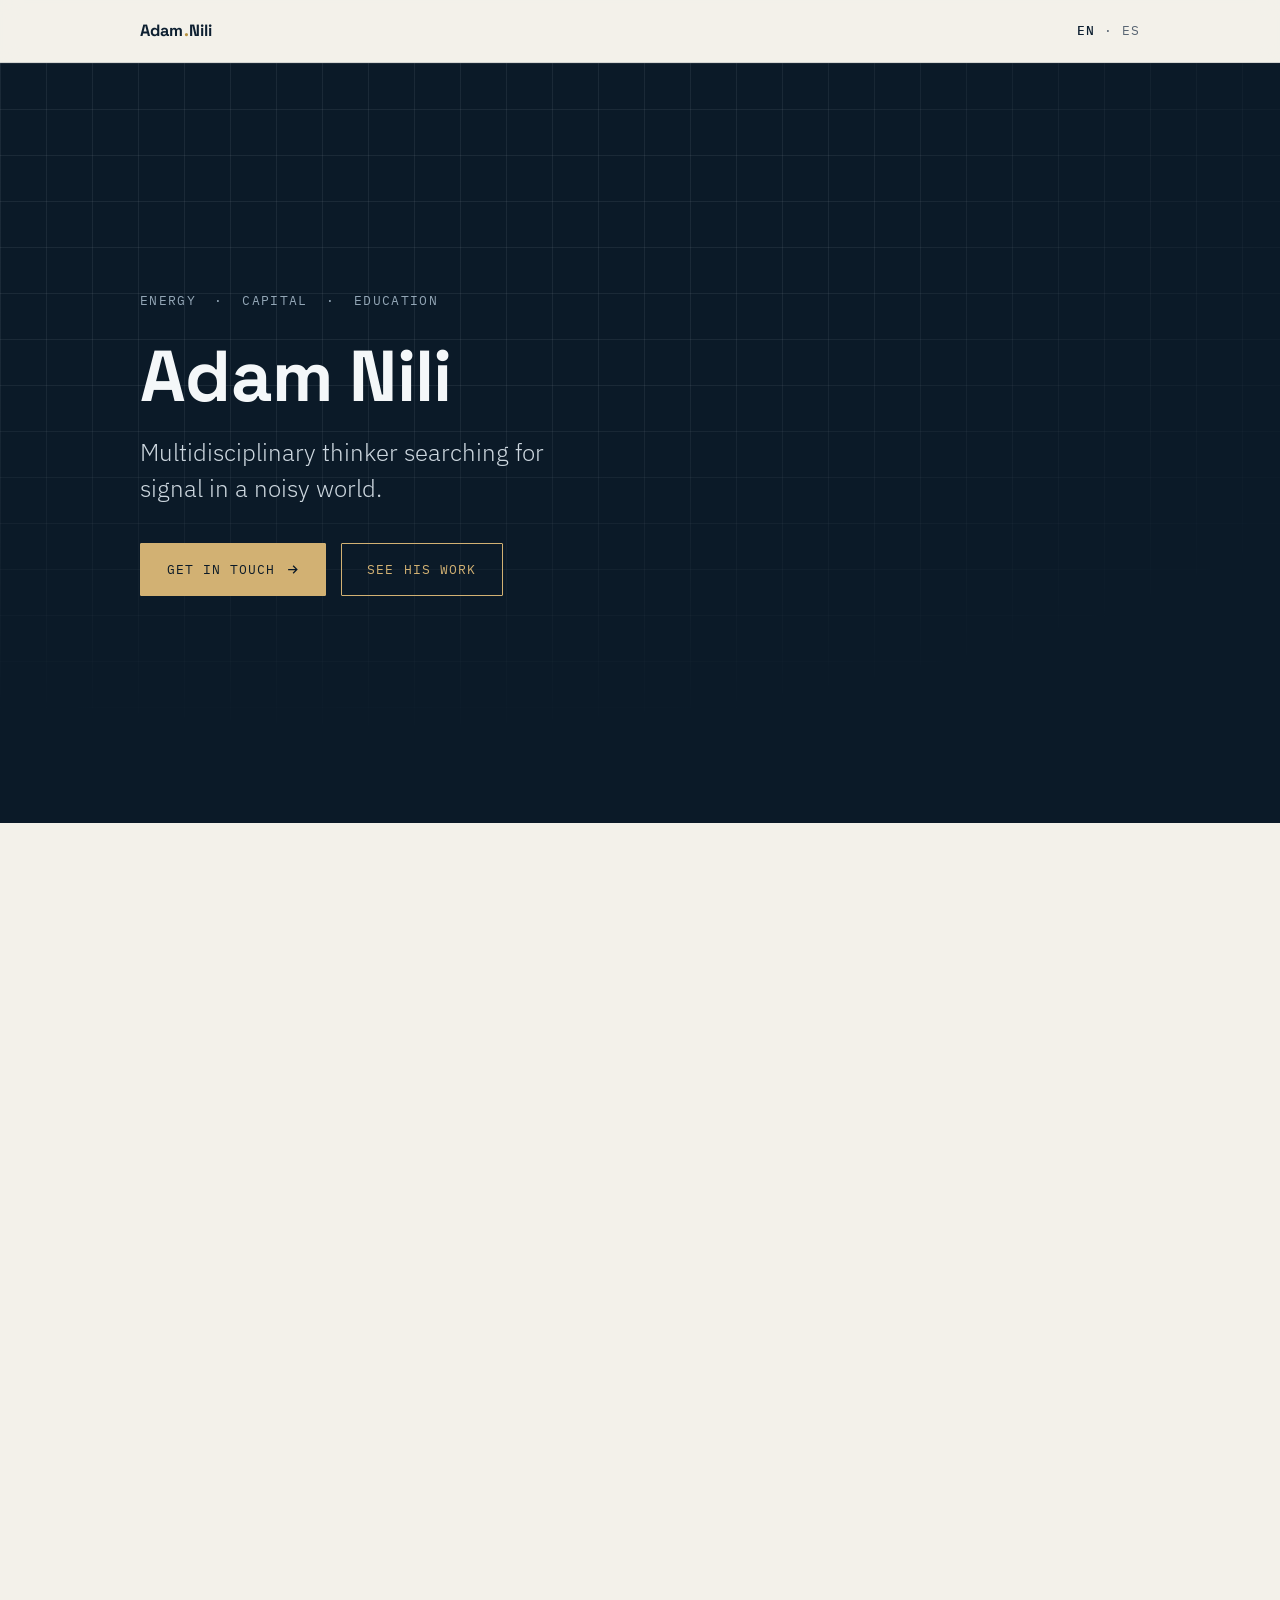
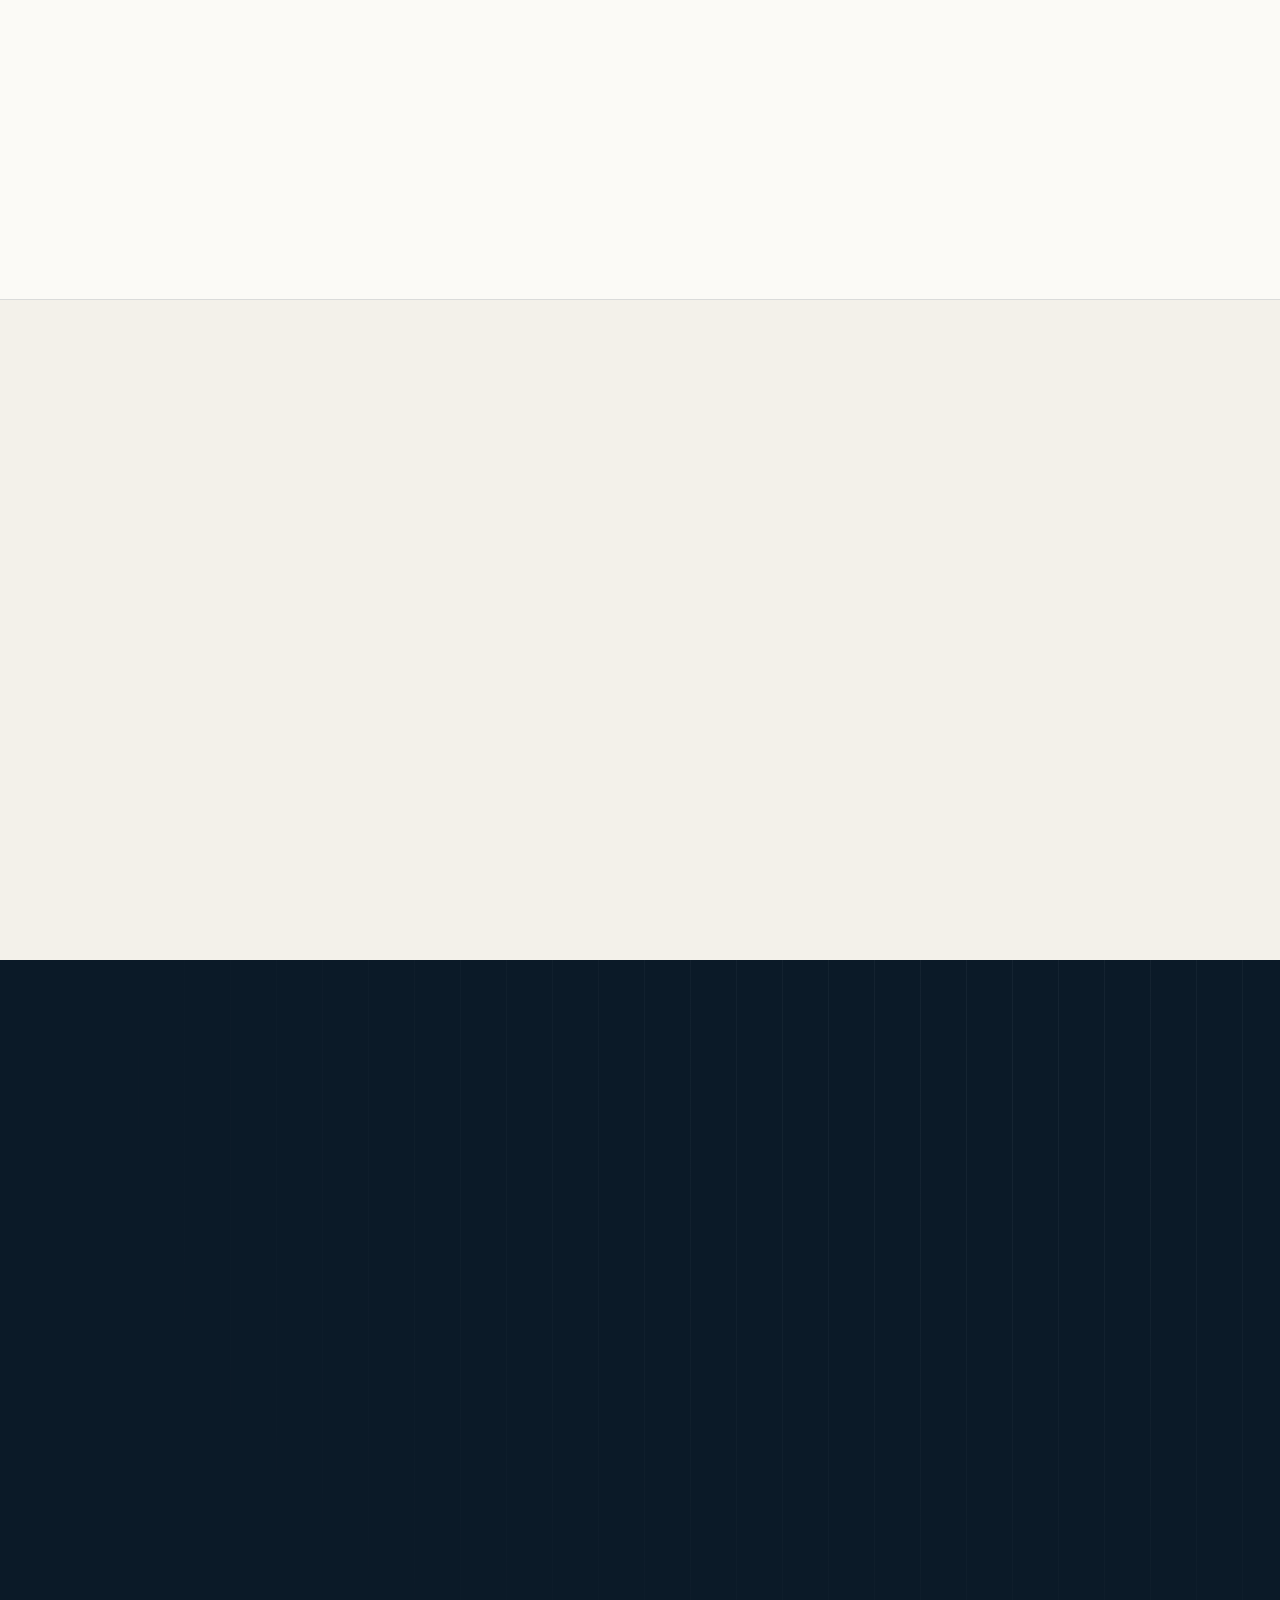
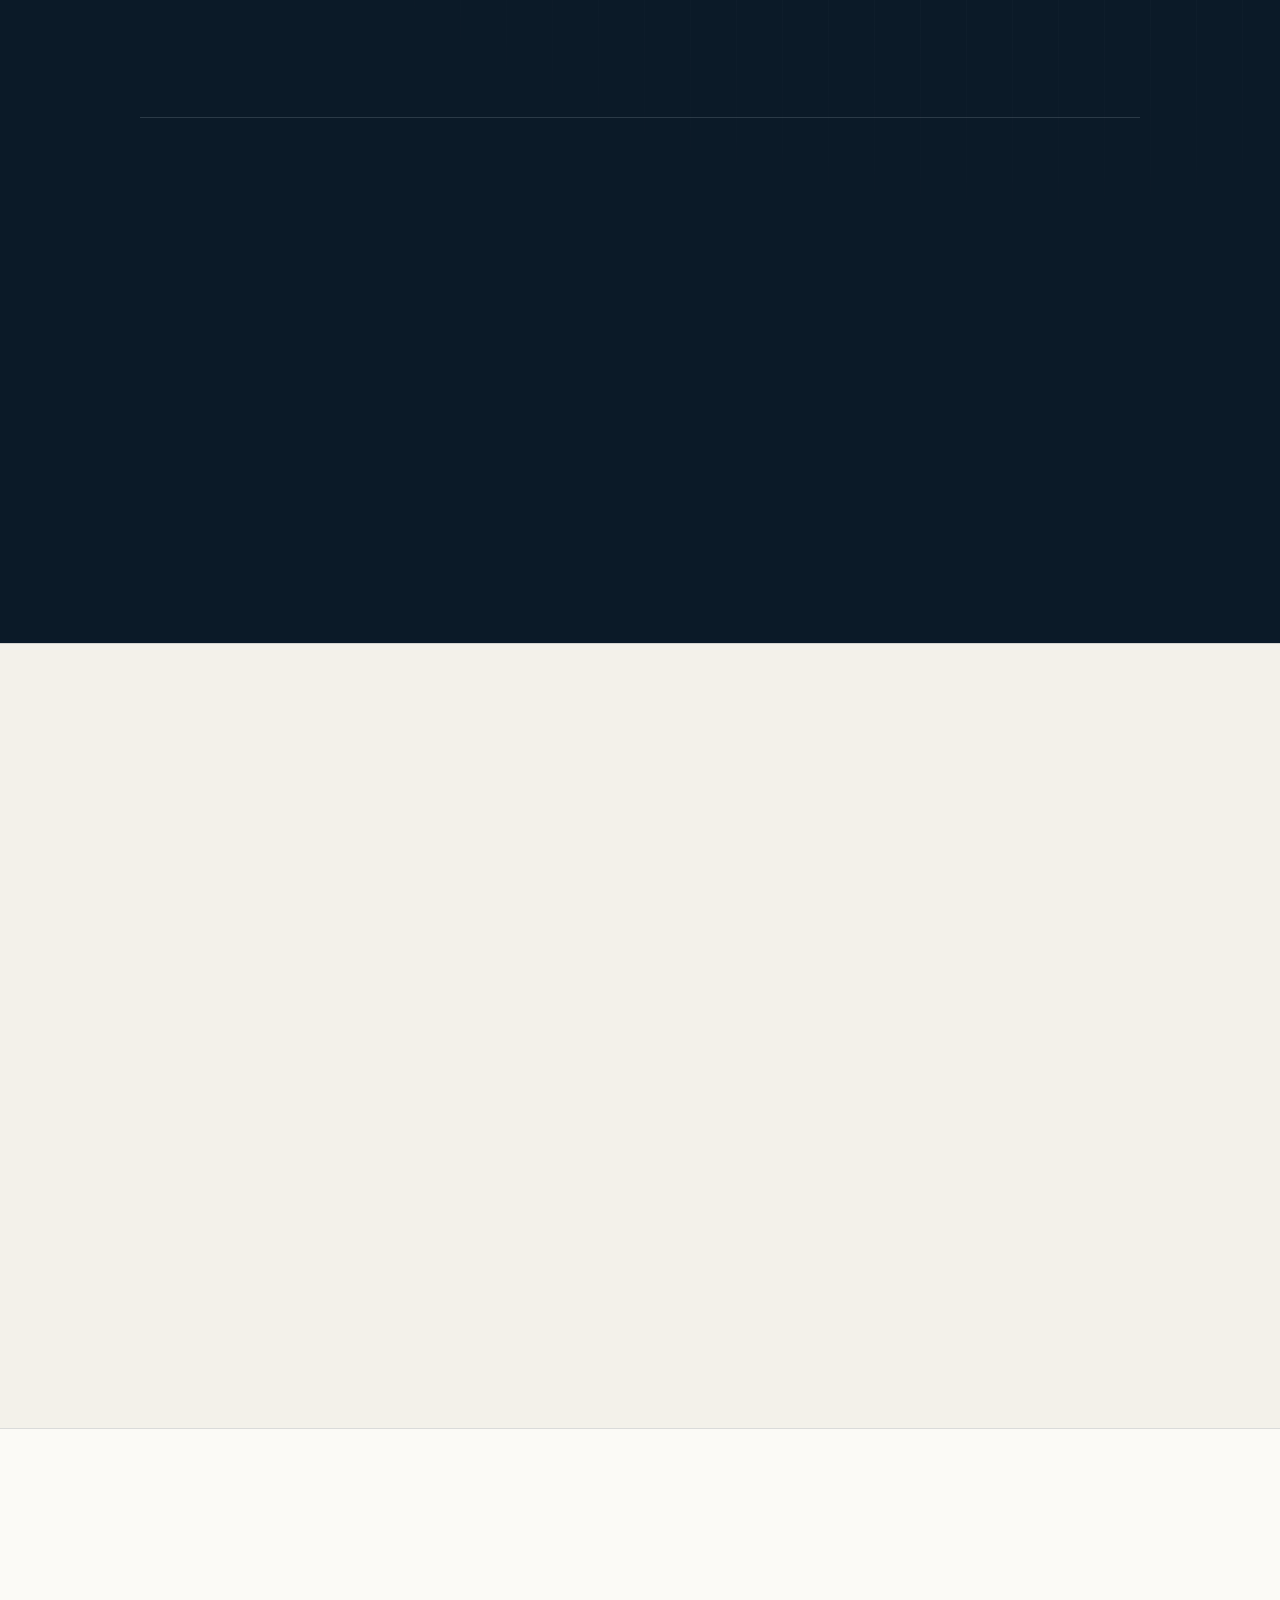
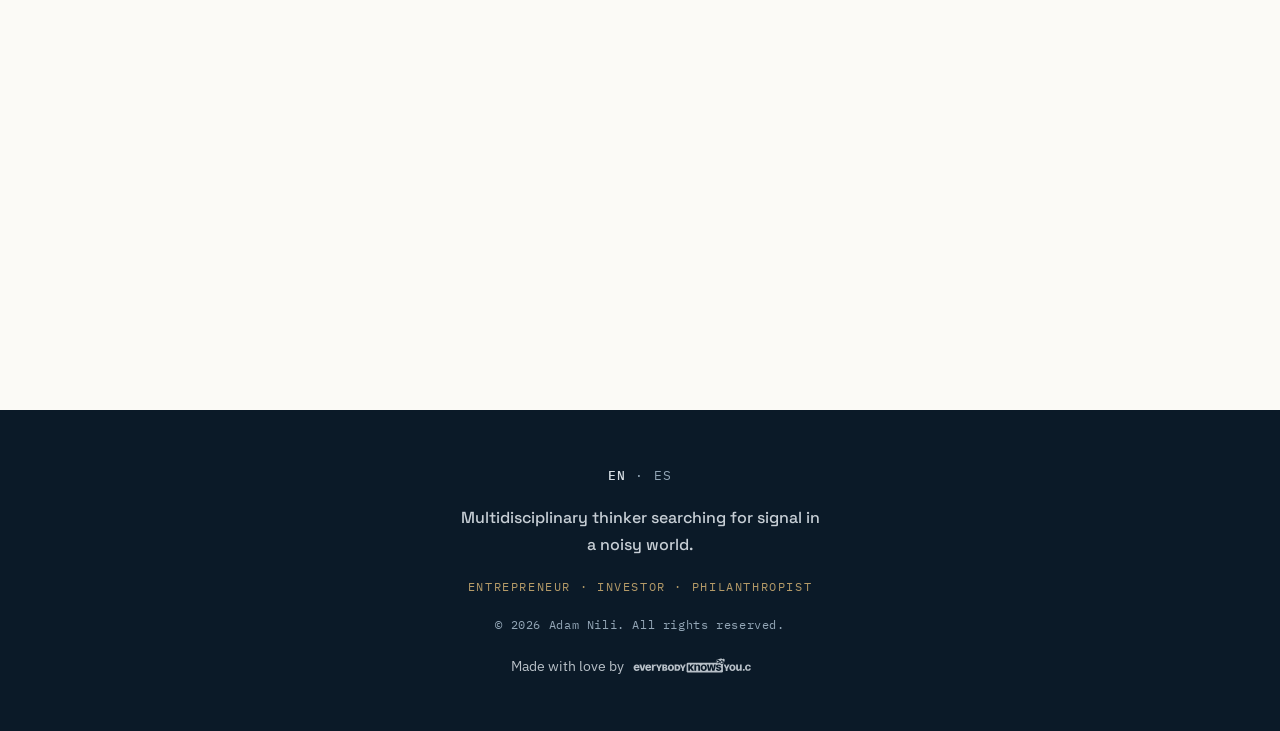
==== index.html @ 79deca82 "Deploy adamnili.com: bilingual personal site with AI-findability layer" ====
<!DOCTYPE html>
<html lang="en">
<head>
<meta charset="UTF-8">
<meta name="viewport" content="width=device-width, initial-scale=1.0">
<script>document.documentElement.classList.add('js');</script>
<title>Adam Nili · Multidisciplinary Thinker. Energy, Capital, Education.</title>
<meta name="description" content="Adam Nili is a lifelong entrepreneur working at the meeting point of energy, finance, and education. Co-founder of Autoridad Panandina, CEO of Methodos Global, and co-founder of WeSpark, helping people become self-sovereign through entrepreneurship, financial freedom, and health literacy.">
<meta name="keywords" content="Adam Nili, entrepreneur, Autoridad Panandina, Methodos Global, WeSpark, energy infrastructure, financial literacy, Bitcoin education, self-sovereignty, emerging markets, El Salvador, Medellin, Colombia, Adam Nili emprendedor, libertad financiera">

<link rel="canonical" href="https://adamnili.com/">
<link rel="alternate" hreflang="en" href="https://adamnili.com/">
<link rel="alternate" hreflang="es" href="https://adamnili.com/es/">
<link rel="alternate" hreflang="es-SV" href="https://adamnili.com/es/">
<link rel="alternate" hreflang="x-default" href="https://adamnili.com/">

<meta property="og:title" content="Adam Nili · Multidisciplinary Thinker. Energy, Capital, Education.">
<meta property="og:description" content="A lifelong entrepreneur working at the meeting point of energy, finance, and education. Helping people become self-sovereign.">
<meta property="og:type" content="profile">
<meta property="og:url" content="https://adamnili.com/">
<meta property="og:image" content="https://adamnili.com/assets/images/social-share/adam-nili-share.jpg">
<meta property="og:image:width" content="1200">
<meta property="og:image:height" content="630">
<meta property="og:image:alt" content="Adam Nili · Multidisciplinary thinker, builder, and advisor">
<meta property="og:site_name" content="Adam Nili">
<meta property="og:locale" content="en_US">
<meta property="og:locale:alternate" content="es_SV">

<meta name="twitter:card" content="summary_large_image">
<meta name="twitter:site" content="@adam_nili">
<meta name="twitter:creator" content="@adam_nili">
<meta name="twitter:title" content="Adam Nili · Multidisciplinary Thinker. Energy, Capital, Education.">
<meta name="twitter:description" content="A lifelong entrepreneur working at the meeting point of energy, finance, and education.">
<meta name="twitter:image" content="https://adamnili.com/assets/images/social-share/adam-nili-share.jpg">

<meta name="robots" content="index, follow, max-image-preview:large, max-snippet:-1, max-video-preview:-1">
<meta name="author" content="Adam Nili">
<meta name="theme-color" content="#0b1a28">
<meta name="geo.region" content="SV">
<meta name="geo.placename" content="El Salvador">
<meta http-equiv="content-language" content="en">

<link rel="icon" href="favicon.ico" sizes="any">
<link rel="icon" type="image/png" sizes="32x32" href="favicon-32x32.png">
<link rel="icon" type="image/png" sizes="16x16" href="favicon-16x16.png">
<link rel="apple-touch-icon" sizes="180x180" href="apple-touch-icon.png">
<link rel="manifest" href="site.webmanifest">

<link rel="alternate" type="text/plain" title="llms.txt" href="https://adamnili.com/llms.txt">

<link rel="preload" as="image" href="assets/images/hero/adam-nili-portrait.webp" type="image/webp">

<link rel="preconnect" href="https://fonts.googleapis.com">
<link rel="preconnect" href="https://fonts.gstatic.com" crossorigin>
<link rel="preload" as="style" href="https://fonts.googleapis.com/css2?family=IBM+Plex+Mono:wght@400;500&family=IBM+Plex+Sans:wght@400;500;600&family=Space+Grotesk:wght@500;700&display=swap">
<link rel="stylesheet" href="https://fonts.googleapis.com/css2?family=IBM+Plex+Mono:wght@400;500&family=IBM+Plex+Sans:wght@400;500;600&family=Space+Grotesk:wght@500;700&display=swap" media="print" onload="this.media='all'">
<noscript><link rel="stylesheet" href="https://fonts.googleapis.com/css2?family=IBM+Plex+Mono:wght@400;500&family=IBM+Plex+Sans:wght@400;500;600&family=Space+Grotesk:wght@500;700&display=swap"></noscript>

<link rel="stylesheet" href="assets/css/tokens.css">
<link rel="stylesheet" href="assets/css/styles.css">

<script type="application/ld+json">
{
  "@context": "https://schema.org",
  "@type": "Person",
  "name": "Adam Nili",
  "jobTitle": "Entrepreneur, Co-founder of Autoridad Panandina, CEO of Methodos Global",
  "worksFor": [
    {"@type":"Organization","name":"Autoridad Panandina","url":"https://panandina.org"},
    {"@type":"Organization","name":"Methodos Global","url":"https://methodosglobal.com"},
    {"@type":"Organization","name":"WeSpark","url":"https://wespark.io"}
  ],
  "nationality": "Argentina",
  "url": "https://adamnili.com",
  "image": "https://adamnili.com/assets/images/hero/adam-nili-portrait.webp",
  "sameAs": [
    "https://www.linkedin.com/in/adam-nili/",
    "https://x.com/adam_nili",
    "https://www.instagram.com/itsadamnili",
    "https://www.youtube.com/c/adamnili",
    "https://primal.net/p/npub18rtjz55wndqwlmgzpjjl9nr9msutvymc08znv2s0a9r5gk53cwjstc8a7u"
  ],
  "knowsAbout": ["Energy infrastructure","Financial literacy","Bitcoin education","Entrepreneurship","Emerging markets","Education","Self-sovereignty"],
  "knowsLanguage": ["en","es"],
  "address": {"@type":"PostalAddress","addressCountry":"SV","addressLocality":"San Salvador"}
}
</script>
<script type="application/ld+json">
{
  "@context": "https://schema.org",
  "@type": "FAQPage",
  "@id": "https://adamnili.com/#faq",
  "mainEntity": [
    {"@type":"Question","name":"Who is Adam Nili?",
     "acceptedAnswer":{"@type":"Answer","text":"Adam Nili is a lifelong entrepreneur who has built and advised companies across Latin America. He works at the meeting point of energy, finance, and education, and is focused on helping people become self-sovereign."}},
    {"@type":"Question","name":"What does Adam Nili work on?",
     "acceptedAnswer":{"@type":"Answer","text":"He is co-founder and Chief of Staff at Autoridad Panandina, an energy infrastructure company, CEO and Founding Partner at Methodos Global, an advisory and venture studio, and co-founder of WeSpark, an innovation and education agency."}},
    {"@type":"Question","name":"What does Adam Nili care about?",
     "acceptedAnswer":{"@type":"Answer","text":"Adam works to empower people through an entrepreneurial mindset, financial literacy and freedom, and health literacy, tied together by a practical philosophy of focus and self-sovereignty."}},
    {"@type":"Question","name":"Where is Adam Nili based?",
     "acceptedAnswer":{"@type":"Answer","text":"He is based between Medellin, Colombia and El Salvador, and works across emerging markets."}}
  ]
}
</script>
</head>
<body>

<header class="site-header">
  <div class="wrap">
    <a class="brandmark" href="index.html">Adam<span>.</span>Nili</a>
    <div class="lang"><span class="active">EN</span> · <a href="es/index.html">ES</a></div>
  </div>
</header>

<main>

  <!-- HERO -->
  <section class="hero" id="top">
    <div class="wrap">
      <div class="hero-copy">
        <p class="hero-kicker">Energy &nbsp;·&nbsp; Capital &nbsp;·&nbsp; Education</p>
        <h1>Adam Nili</h1>
        <p class="hero-tag">Multidisciplinary thinker searching for signal in a noisy world.</p>
        <div class="hero-cta">
          <a class="btn btn--solid" href="#contact">Get in touch
            <svg viewBox="0 0 24 24" fill="none" stroke="currentColor" stroke-width="2"><path d="M5 12h14M13 6l6 6-6 6"/></svg></a>
          <a class="btn" href="#ventures">See his work</a>
        </div>
      </div>
      <figure class="hero-figure reveal">
        <img src="assets/images/hero/adam-nili-portrait.webp" width="1200" height="1500"
             alt="Portrait of Adam Nili" fetchpriority="high">
      </figure>
    </div>
  </section>

  <!-- ABOUT -->
  <section class="section about" id="about">
    <div class="wrap about-grid">
      <figure class="about-figure reveal">
        <img src="assets/images/gallery/adam-nili-roundtable.webp" width="1600" height="1067"
             alt="Adam Nili" loading="lazy">
        <figcaption>Medellin · El Salvador</figcaption>
      </figure>
      <div class="about-copy reveal">
        <p class="eyebrow">01 / About</p>
        <p class="lede">Adam Nili is a lifelong entrepreneur, investor, and philanthropist. He has built and advised companies across the United States, Argentina, Colombia, Puerto Rico, and El Salvador, and has led teams in 29 other countries. His work today sits where energy, capital, and education meet.</p>
        <div class="about-pillars">
          <div class="about-pill">
            <span class="api"><svg viewBox="0 0 24 24" fill="none" stroke="currentColor" stroke-width="1.6" stroke-linecap="round" stroke-linejoin="round"><path d="M13 2 3 14h9l-1 8 10-12h-9l1-8z"/></svg></span>
            <div><h4>Energy</h4><p>The physical infrastructure a digital economy runs on. Through Autoridad Panandina, Adam develops vertically integrated energy projects to power large-scale compute in regions of energy abundance.</p></div>
          </div>
          <div class="about-pill">
            <span class="api"><svg viewBox="0 0 24 24" fill="none" stroke="currentColor" stroke-width="1.6" stroke-linecap="round" stroke-linejoin="round"><circle cx="12" cy="12" r="9.5"/><path d="M9.6 7.5v9M9.6 7.5h3.4a2.3 2.3 0 0 1 0 4.6H9.6m0 0h4a2.3 2.3 0 0 1 0 4.6H9.6M11.6 6v1.5M11.6 16.5V18M14 6v1.5M14 16.5V18"/></svg></span>
            <div><h4>Capital</h4><p>Advisory and investment that help good ideas scale. Through Methodos Global, an advisory firm and venture studio, Adam guides institutional strategy, operational excellence, and long-term value creation across emerging markets.</p></div>
          </div>
          <div class="about-pill">
            <span class="api"><svg viewBox="0 0 24 24" fill="none" stroke="currentColor" stroke-width="1.6" stroke-linecap="round" stroke-linejoin="round"><path d="M22 9.5 12 5 2 9.5l10 4.5 10-4.5z"/><path d="M6 11.5V17c0 1.1 2.7 2.5 6 2.5s6-1.4 6-2.5v-5.5"/><path d="M22 9.5V15"/></svg></span>
            <div><h4>Education</h4><p>The literacy that lets people put it all to use and become self-sovereign. Through WeSpark, Adam turns complex ideas into simple, visual learning, from AI product design to the Bitcoin Diploma 2.0, El Salvador's national financial education program.</p></div>
          </div>
        </div>
        <p class="muted">The way Adam builds is simple on purpose. A business is really just product and distribution: what you make, and how far it reaches. He goes deep on the product, then moves with speed and grows its surface area, showing up in more places until the work is hard to ignore.</p>
        <p class="signoff">Based between Medellin and El Salvador.</p>
      </div>
    </div>
  </section>

  <!-- VENTURES -->
  <section class="section ventures" id="ventures">
    <div class="wrap">
      <div class="reveal">
        <p class="eyebrow">02 / Ventures</p>
        <h2 style="font-size:clamp(1.9rem,4vw,2.7rem);max-width:20ch">Building the infrastructure for self-sovereignty.</h2>
      </div>
      <div class="venture-grid">
        <a class="venture reveal" href="https://panandina.org" target="_blank" rel="noopener">
          <img class="venture-logo venture-logo--sq" src="assets/images/logos/panandina.webp" alt="Autoridad Panandina logo" loading="lazy">
          <span class="venture-role">Co-founder &amp; Chief of Staff</span>
          <h3>Autoridad Panandina</h3>
          <p>Energy infrastructure to power large-scale compute in regions of energy abundance.</p>
          <span class="venture-link">panandina.org</span>
        </a>
        <a class="venture reveal" href="https://methodosglobal.com" target="_blank" rel="noopener">
          <img class="venture-logo" src="assets/images/logos/methodos.webp" alt="Methodos Global logo" loading="lazy">
          <span class="venture-role">CEO &amp; Founding Partner</span>
          <h3>Methodos Global</h3>
          <p>Strategic advisory and venture studio for frontier and emerging markets, where finance, policy, and technology meet.</p>
          <span class="venture-link">methodosglobal.com</span>
        </a>
        <a class="venture reveal" href="https://wespark.io" target="_blank" rel="noopener">
          <img class="venture-logo" src="assets/images/logos/wespark.webp" alt="WeSpark logo" loading="lazy">
          <span class="venture-role">Co-founder &amp; CSO</span>
          <h3>WeSpark</h3>
          <p>An innovation agency helping institutions grow through AI product design, training, and education.</p>
          <span class="venture-link">wespark.io</span>
        </a>
      </div>
    </div>
  </section>

  <!-- PILLARS -->
  <section class="section pillars" id="ideas">
    <div class="wrap">
      <div class="pillars-head reveal">
        <p class="eyebrow">03 / What he builds</p>
        <h2>Helping people become self-sovereign.</h2>
        <p class="muted">Adam celebrates people who think for themselves, who question systems that were not built in their favor, and who choose to write new rules. Three kinds of literacy make that independence possible.</p>
      </div>
      <div class="pillar-grid reveal">
        <div class="pillar">
          <span class="pillar-n">01</span>
          <div class="pillar-ico">
            <svg viewBox="0 0 32 32" fill="none" stroke="currentColor" stroke-width="1.5" stroke-linecap="round" stroke-linejoin="round">
              <circle cx="16" cy="16" r="12"/><path d="M16 4v4M16 24v4M4 16h4M24 16h4"/><path d="M16 16l6-6-4 8-8 4 6-6z"/></svg>
          </div>
          <h3>Entrepreneurial Mindset</h3>
          <p>Seeing opportunity, taking ownership, and building instead of waiting for permission.</p>
        </div>
        <div class="pillar">
          <span class="pillar-n">02</span>
          <div class="pillar-ico">
            <svg viewBox="0 0 32 32" fill="none" stroke="currentColor" stroke-width="1.5" stroke-linecap="round" stroke-linejoin="round">
              <circle cx="16" cy="16" r="12.5"/><path d="M12.6 10v12M12.6 10h4.6a3.1 3.1 0 0 1 0 6.2h-4.6m0 0h5.2a3.1 3.1 0 0 1 0 6.2h-5.2M15.4 8v2M15.4 22v2M18.2 8v2M18.2 22v2"/></svg>
          </div>
          <h3>Financial Literacy &amp; Freedom</h3>
          <p>Understanding money and sound incentives, so you can stand on your own and stay free.</p>
        </div>
        <div class="pillar">
          <span class="pillar-n">03</span>
          <div class="pillar-ico">
            <svg viewBox="0 0 32 32" fill="none" stroke="currentColor" stroke-width="1.5" stroke-linecap="round" stroke-linejoin="round">
              <path d="M4 17h5l2.5-6 4 11 2.5-5h6"/><path d="M16 27C9 22 4 18 4 12.5 4 8.9 6.9 6 10.5 6 13 6 14.8 7.3 16 9c1.2-1.7 3-3 5.5-3C25.1 6 28 8.9 28 12.5"/></svg>
          </div>
          <h3>Health Literacy</h3>
          <p>Caring for the body and mind that everything else depends on. A calm life is built here.</p>
        </div>
      </div>
    </div>
  </section>

  <!-- MOMENT -->
  <section class="moment reveal" aria-label="Adam Nili speaking">
    <img src="assets/images/gallery/adam-nili-sovai-summit.webp" width="1800" height="1200"
         alt="Adam Nili speaking at the SovAI Summit" loading="lazy">
    <figcaption>On stage at the SovAI Summit</figcaption>
  </section>

  <!-- PHILOSOPHY -->
  <section class="section philosophy" id="philosophy">
    <div class="wrap">
      <p class="eyebrow reveal">04 / Philosophy</p>
      <p class="pullquote reveal">You can have <span class="accent">anything</span> you want in life. You just can't have <span class="accent">everything</span>.</p>
      <p class="pullquote-sub reveal">To achieve excellent results you need focus, and one of the most powerful tools for focus is the ability to say no. Saying no is not just declining an offer. It is choosing where to direct your time, energy, and attention.</p>
      <p class="pullquote-sub reveal">No is more powerful than yes. Yes is easy, the default that opens doors to everything. No is intentional: it sharpens your focus, defines your priorities, and aligns your actions with your goals. The most extraordinary achievements do not come from doing many things halfway. They come from dedicating yourself to a few things wholeheartedly, choosing depth over breadth.</p>
      <p class="quote-credit reveal">Inspired by Adam's words in <a href="https://unstableinnovation.com" target="_blank" rel="noopener">Unstable Innovation</a>, the book he co-edited.</p>

      <div class="influences">
        <div class="reveal">
          <h3>Books Adam recommends</h3>
          <ul class="booklist">
            <li><a href="https://www.amazon.com/Consolations-Philosophy-Alain-Botton/dp/0679779175/" target="_blank" rel="noopener">
              <span class="book-t">The Consolations of Philosophy</span><span class="book-a">Alain de Botton</span></a></li>
            <li><a href="https://www.amazon.com/Rational-Optimist-How-Prosperity-Evolves/dp/0007267126/" target="_blank" rel="noopener">
              <span class="book-t">The Rational Optimist</span><span class="book-a">Matt Ridley</span></a></li>
            <li><a href="https://www.amazon.com/Lessons-History-Will-Durant/dp/143914995X/" target="_blank" rel="noopener">
              <span class="book-t">The Lessons of History</span><span class="book-a">Will &amp; Ariel Durant</span></a></li>
            <li><a href="https://www.amazon.com/Awareness-Opportunities-Reality-Anthony-Mello/dp/0385249373/" target="_blank" rel="noopener">
              <span class="book-t">Awareness</span><span class="book-a">Anthony de Mello</span></a></li>
          </ul>
        </div>
        <div class="podcard reveal">
          <span class="tag">Listening</span>
          <h4>The Multidisciplinary Approach to Thinking</h4>
          <p>Peter Kaufman on using many mental models to find signal in the noise. One of Adam's favorites.</p>
          <a href="https://fs.blog/great-talks/multidisciplinary-approach-thinking-peter-kaufman/" target="_blank" rel="noopener">Listen &amp; read &#8599;</a>
        </div>
      </div>
    </div>
  </section>

  <!-- AS SEEN ON -->
  <section class="section press" id="press">
    <div class="wrap">
      <div class="press-head reveal">
        <p class="eyebrow">05 / As seen on</p>
      </div>
      <div class="press-grid reveal">
        <a class="press-item" href="https://www.forbes.com/sites/digital-assets/2024/05/02/bitcoin-drives-growth-and-community-regeneration-in-emerging-markets/" target="_blank" rel="noopener">
          <span class="press-outlet">Forbes</span>
          <span class="press-title">Bitcoin Drives Growth And Community Regeneration In Emerging Markets</span>
          <span class="press-meta">May 2024 · English</span>
        </a>
        <a class="press-item" href="https://www.simondixon.com/blog/adam-nili" target="_blank" rel="noopener">
          <span class="press-outlet">Bitcoin Hard Talk · Simon Dixon</span>
          <span class="press-title">How Bitcoin Is Transforming Lives in Central &amp; South America</span>
          <span class="press-meta">August 2024 · English audio</span>
        </a>
        <a class="press-item" href="https://www.elsalvador.com/dinero-y-negocios/finanzas-personales/bitcoin-educacion-finanzas/1263965/2026/" target="_blank" rel="noopener">
          <span class="press-outlet">El Salvador</span>
          <span class="press-title">El Salvador implementará Bitcoin Diploma 2.0 en escuelas públicas</span>
          <span class="press-meta">February 2026 · Spanish</span>
        </a>
        <a class="press-item" href="https://cointelegraph.es/news/el-salvador-finalizo-el-diploma-bitcoin-2-0-y-avanza-hacia-su-implementacion-en-escuelas" target="_blank" rel="noopener">
          <span class="press-outlet">Cointelegraph en Español</span>
          <span class="press-title">El Salvador finalizó el Diploma Bitcoin 2.0 y avanza hacia su implementación en escuelas</span>
          <span class="press-meta">February 2026 · Spanish</span>
        </a>
        <a class="press-item" href="https://diarioelsalvador.com/dedinero/el-salvador-capacita-esta-semana-a-docentes-en-el-diploma-bitcoin-2-0/789294" target="_blank" rel="noopener">
          <span class="press-outlet">Diario El Salvador</span>
          <span class="press-title">El Salvador capacita a docentes en el Diploma Bitcoin 2.0</span>
          <span class="press-meta">May 2026 · Spanish</span>
        </a>
        <a class="press-item" href="https://fundaciongloriakriete.org/fundacion-gloria-kriete-y-wespark-se-unen-para-impulsar-la-innovacion-en-el-salvador/" target="_blank" rel="noopener">
          <span class="press-outlet">Fundación Gloria Kriete</span>
          <span class="press-title">Fundación Gloria Kriete y WeSpark se unen para impulsar la innovación</span>
          <span class="press-meta">May 2025 · Spanish</span>
        </a>
      </div>
    </div>
  </section>

  <!-- CONTACT -->
  <section class="section contact" id="contact">
    <div class="wrap contact-grid">
      <div class="reveal">
        <p class="eyebrow">06 / Contact</p>
        <h2>Let's build something that matters.</h2>
        <p>Open to conversations on energy, education, and ideas worth their depth.</p>
        <div class="hero-cta" style="margin-top:1.8rem">
          <a class="btn btn--solid" href="https://mailxto.com/ydnh5s" target="_blank" rel="noopener">Send a message</a>
        </div>
      </div>
      <div class="reveal">
        <div class="socials">
          <a class="social" href="https://www.linkedin.com/in/adam-nili/" target="_blank" rel="noopener" aria-label="LinkedIn">
            <svg viewBox="0 0 24 24"><path d="M20.45 20.45h-3.56v-5.57c0-1.33-.02-3.04-1.85-3.04-1.85 0-2.13 1.45-2.13 2.94v5.67H9.35V9h3.41v1.56h.05c.48-.9 1.63-1.85 3.36-1.85 3.6 0 4.27 2.37 4.27 5.45v6.29zM5.34 7.43a2.06 2.06 0 1 1 0-4.13 2.06 2.06 0 0 1 0 4.13zM7.12 20.45H3.56V9h3.56v11.45zM22.22 0H1.77C.79 0 0 .77 0 1.72v20.55C0 23.23.79 24 1.77 24h20.45c.98 0 1.78-.77 1.78-1.73V1.72C24 .77 23.2 0 22.22 0z"/></svg>
            LinkedIn</a>
          <a class="social" href="https://x.com/adam_nili" target="_blank" rel="noopener" aria-label="X">
            <svg viewBox="0 0 24 24"><path d="M18.24 2.25h3.31l-7.23 8.26 8.51 11.24h-6.66l-5.22-6.82-5.97 6.82H1.66l7.73-8.84L1.23 2.25h6.83l4.71 6.23 5.47-6.23zm-1.16 17.52h1.83L7.01 4.13H5.05l12.03 15.64z"/></svg>
            X</a>
          <a class="social" href="https://www.instagram.com/itsadamnili" target="_blank" rel="noopener" aria-label="Instagram">
            <svg viewBox="0 0 24 24"><path d="M12 2.16c3.2 0 3.58.01 4.85.07 1.17.05 1.8.25 2.23.41.56.22.96.48 1.38.9.42.42.68.82.9 1.38.16.42.36 1.06.41 2.23.06 1.27.07 1.65.07 4.85s-.01 3.58-.07 4.85c-.05 1.17-.25 1.8-.41 2.23-.22.56-.48.96-.9 1.38-.42.42-.82.68-1.38.9-.42.16-1.06.36-2.23.41-1.27.06-1.65.07-4.85.07s-3.58-.01-4.85-.07c-1.17-.05-1.8-.25-2.23-.41a3.7 3.7 0 0 1-1.38-.9 3.7 3.7 0 0 1-.9-1.38c-.16-.42-.36-1.06-.41-2.23C2.17 15.58 2.16 15.2 2.16 12s.01-3.58.07-4.85c.05-1.17.25-1.8.41-2.23.22-.56.48-.96.9-1.38.42-.42.82-.68 1.38-.9.42-.16 1.06-.36 2.23-.41C8.42 2.17 8.8 2.16 12 2.16zM12 0C8.74 0 8.33.01 7.05.07 5.78.13 4.9.33 4.14.63c-.79.31-1.46.72-2.12 1.38C1.36 2.67.95 3.34.64 4.13c-.3.76-.5 1.64-.56 2.91C.01 8.33 0 8.74 0 12s.01 3.67.07 4.95c.06 1.27.26 2.15.56 2.91.31.79.72 1.46 1.38 2.12.66.66 1.33 1.07 2.12 1.38.76.3 1.64.5 2.91.56C8.33 23.99 8.74 24 12 24s3.67-.01 4.95-.07c1.27-.06 2.15-.26 2.91-.56a5.86 5.86 0 0 0 2.12-1.38c.66-.66 1.07-1.33 1.38-2.12.3-.76.5-1.64.56-2.91.06-1.28.07-1.69.07-4.95s-.01-3.67-.07-4.95c-.06-1.27-.26-2.15-.56-2.91a5.86 5.86 0 0 0-1.38-2.12A5.86 5.86 0 0 0 19.87.63c-.76-.3-1.64-.5-2.91-.56C15.67.01 15.26 0 12 0zm0 5.84a6.16 6.16 0 1 0 0 12.32 6.16 6.16 0 0 0 0-12.32zM12 16a4 4 0 1 1 0-8 4 4 0 0 1 0 8zm6.41-10.85a1.44 1.44 0 1 0 0 2.88 1.44 1.44 0 0 0 0-2.88z"/></svg>
            Instagram</a>
          <a class="social" href="https://www.youtube.com/c/adamnili" target="_blank" rel="noopener" aria-label="YouTube">
            <svg viewBox="0 0 24 24"><path d="M23.5 6.2a3 3 0 0 0-2.1-2.1C19.5 3.5 12 3.5 12 3.5s-7.5 0-9.4.6A3 3 0 0 0 .5 6.2 31 31 0 0 0 0 12a31 31 0 0 0 .5 5.8 3 3 0 0 0 2.1 2.1c1.9.6 9.4.6 9.4.6s7.5 0 9.4-.6a3 3 0 0 0 2.1-2.1A31 31 0 0 0 24 12a31 31 0 0 0-.5-5.8zM9.6 15.6V8.4l6.2 3.6-6.2 3.6z"/></svg>
            YouTube</a>
          <a class="social" href="https://primal.net/p/npub18rtjz55wndqwlmgzpjjl9nr9msutvymc08znv2s0a9r5gk53cwjstc8a7u" target="_blank" rel="noopener" aria-label="Nostr">
            <svg viewBox="0 0 24 24"><path d="M12 2a10 10 0 0 0-3.5 19.37V18.3c0-.86.27-1.55.8-2.06-2.62-.3-5.37-1.31-5.37-5.85 0-1.29.46-2.35 1.22-3.18-.12-.3-.53-1.5.12-3.14 0 0 1-.32 3.28 1.21a11.3 11.3 0 0 1 5.96 0C16.8 3.42 17.8 3.74 17.8 3.74c.65 1.64.24 2.84.12 3.14.76.83 1.22 1.89 1.22 3.18 0 4.55-2.76 5.55-5.39 5.84.42.37.8 1.1.8 2.21v3.27A10 10 0 0 0 12 2z"/></svg>
            Nostr</a>
        </div>
      </div>
    </div>
  </section>

</main>

<footer class="site-footer">
  <div class="wrap">
    <div class="lang"><span class="active">EN</span> · <a href="es/index.html">ES</a></div>
    <p class="foot-tag">Multidisciplinary thinker searching for signal in a noisy world.</p>
    <p class="foot-note">Entrepreneur · Investor · Philanthropist</p>
    <p class="foot-copy">© <span data-year>2026</span> Adam Nili. All rights reserved.</p>
    <a class="eky-credit" href="https://everybodyknowsyou.com" target="_blank" rel="noopener" aria-label="Made with love by everybodyknowsyou.com">
      <span class="eky-credit__text">Made with love by</span>
      <svg role="img" aria-label="everybodyknowsyou.com" id="Layer_1" data-name="Layer 1" xmlns="http://www.w3.org/2000/svg" viewBox="0 0 1296.95 160.34">
  <defs>
    <style>
            .cls-1 { fill: var(--eky-bg, #ffffff); }
      .cls-2 { fill: var(--eky-fg, currentColor); }
    </style>
  </defs>
  <g>
    <g>
      <g>
        <rect class="cls-2" x="515.16" y="55.21" width="342.62" height="90.52" rx="12" ry="12"/>
        <path class="cls-1" d="M530.13,71.12h16.6v15.46l-.24,6.96h.32l3.32-4.61,15.14-17.81h19.83l-22.02,25.02,22.18,33.68h-19.92l-13.76-20.73-4.86,5.34v15.38h-16.6v-58.69Z"/>
        <path class="cls-1" d="M604.13,71.12v8.01h.32c4.53-6.23,10.53-9.23,18.54-9.23,12.47,0,18.94,7.29,18.94,22.02v37.89h-16.6v-35.3c0-7.69-2.75-10.85-8.58-10.85-7.21,0-11.82,4.7-11.82,12.14v34h-16.6v-58.69h15.79Z"/>
        <path class="cls-1" d="M647.37,100.43c0-17.57,11.09-30.52,29.31-30.52s29.31,12.95,29.31,30.52-11.09,30.6-29.31,30.6-29.31-13.03-29.31-30.6ZM688.66,100.43c0-9.8-3.81-17.16-11.98-17.16s-11.98,7.37-11.98,17.16,3.81,17.24,11.98,17.24,11.98-7.45,11.98-17.24Z"/>
        <path class="cls-1" d="M705.66,71.12h17.57l6.64,35.62c.41,2.02.73,4.86,1.14,6.88h.32l1.21-6.88,6.88-35.62h18.54l7.45,35.62,1.29,6.88h.32l1.05-6.88,5.99-35.62h17.24l-13.28,58.69h-21.53l-6.64-32.38-1.29-6.88h-.32l-1.21,6.88-6.56,32.38h-21.45l-13.36-58.69Z"/>
        <path class="cls-1" d="M791.81,110.79l17-.08c.57,4.78,3.72,7.53,9.31,7.53,4.61,0,7.85-1.7,7.85-5.26,0-2.67-1.78-4.37-5.59-5.26l-14.09-3.24c-8.98-2.02-13.84-7.77-13.84-16.27,0-11.5,8.99-18.3,24.69-18.3,14.65,0,23.56,6.96,23.8,18.05h-17c-.49-3.32-2.67-5.67-7.69-5.67-4.37,0-7.21,1.54-7.21,4.61,0,2.43,1.7,3.81,5.59,4.7l14.09,3.24c9.23,2.1,14.09,8.18,14.09,16.84,0,12.71-10.28,19.35-24.77,19.35-16.19,0-25.99-7.77-26.23-20.24Z"/>
      </g>
      <g>
        <path class="cls-2" d="M918.06,100.39c0-17.57,11.09-30.52,29.31-30.52s29.31,12.95,29.31,30.52-11.09,30.6-29.31,30.6-29.31-13.03-29.31-30.6ZM959.34,100.39c0-9.8-3.81-17.16-11.98-17.16s-11.98,7.37-11.98,17.16,3.81,17.24,11.98,17.24,11.98-7.45,11.98-17.24Z"/>
        <path class="cls-2" d="M1018.85,129.78v-7.85h-.32c-4.61,6.15-10.52,9.07-17.89,9.07-11.98,0-18.46-7.29-18.46-21.94v-37.97h16.6v35.38c0,7.69,2.83,10.77,8.18,10.77,6.56,0,11.09-4.61,11.09-12.63v-33.52h16.6v58.69h-15.79Z"/>
        <path class="cls-2" d="M884.01,109.52l-20.4-38.4h17.84l8.26,17.75c.99,2.06,1.9,4.96,2.89,7.02h.33c.91-2.06,1.82-4.96,2.72-7.02l7.85-17.75h17.51l-20.07,38.57v21.31h-16.93v-21.47Z"/>
      </g>
      <g>
        <path class="cls-2" d="M14.66,100.39c0-17.97,10.85-30.52,29.55-30.52s28.01,12.47,27.36,34.41h-39.35c.89,8.91,4.53,14.01,11.66,14.01,5.67,0,9.31-3,10.44-8.5h16.76c-2.19,13.28-12.31,21.21-26.88,21.21-18.7,0-29.55-12.63-29.55-30.6ZM54.58,92.54c-1.05-6.56-4.78-9.96-10.36-9.96s-9.8,3.64-11.42,9.96h21.78Z"/>
        <path class="cls-2" d="M69.8,71.09h17.49l9.47,35.62c.57,2.02,1.05,4.86,1.62,6.88h.32l1.54-6.88,8.99-35.62h17.16l-17.81,58.69h-21.13l-17.65-58.69Z"/>
        <path class="cls-2" d="M124.69,100.39c0-17.97,10.85-30.52,29.55-30.52s28.01,12.47,27.36,34.41h-39.35c.89,8.91,4.53,14.01,11.66,14.01,5.67,0,9.31-3,10.44-8.5h16.76c-2.19,13.28-12.31,21.21-26.88,21.21-18.7,0-29.55-12.63-29.55-30.6ZM164.61,92.54c-1.05-6.56-4.78-9.96-10.36-9.96s-9.8,3.64-11.42,9.96h21.78Z"/>
        <path class="cls-2" d="M187.44,71.09h15.46v9.47h.32c3.64-7.37,8.74-10.69,15.71-10.69,1.86,0,3.56.24,5.1.81v15.79h-.32c-1.7-.49-3.24-.73-5.18-.73-9.15,0-14.49,5.42-14.49,16.11v27.93h-16.6v-58.69Z"/>
        <path class="cls-2" d="M285.57,71.09h26.15c13.52,0,20.97,5.42,20.97,14.82,0,6.15-3.08,10.36-9.96,12.39v.32c8.02,1.46,12.23,6.23,12.23,13.84,0,10.52-8.42,17.33-21.7,17.33h-27.69v-58.69ZM316.66,88.82c0-3.64-2.02-5.18-6.56-5.18h-7.93v10.77h7.93c4.37,0,6.56-1.86,6.56-5.59ZM318.6,111.24c0-3.81-2.27-5.99-6.88-5.99h-9.55v11.98h9.63c4.45,0,6.8-2.19,6.8-5.99Z"/>
        <path class="cls-2" d="M337.95,100.39c0-17.57,11.09-30.52,29.31-30.52s29.31,12.95,29.31,30.52-11.09,30.6-29.31,30.6-29.31-13.03-29.31-30.6ZM379.24,100.39c0-9.8-3.8-17.16-11.98-17.16s-11.98,7.37-11.98,17.16,3.8,17.24,11.98,17.24,11.98-7.45,11.98-17.24Z"/>
        <path class="cls-2" d="M402.08,71.09h24.13c18.62,0,29.63,10.36,29.63,29.31s-11.01,29.39-29.63,29.39h-24.13v-58.69ZM438.99,100.39c0-10.77-5.83-16.19-13.36-16.19h-6.96v32.46h6.96c7.53,0,13.36-5.51,13.36-16.27Z"/>
        <path class="cls-2" d="M471.04,109.52l-20.4-38.4h17.84l8.26,17.75c.99,2.06,1.9,4.96,2.89,7.02h.33c.91-2.06,1.82-4.96,2.72-7.02l7.85-17.75h17.51l-20.07,38.57v21.31h-16.93v-21.47Z"/>
        <path class="cls-2" d="M245.89,109.52l-20.4-38.4h17.84l8.26,17.75c.99,2.06,1.9,4.96,2.89,7.02h.33c.91-2.06,1.82-4.96,2.72-7.02l7.85-17.75h17.51l-20.07,38.57v21.31h-16.93v-21.47Z"/>
      </g>
    </g>
    <g>
      <g>
        <path class="cls-2" d="M837.89,14.05c5.42-1.65,11.14.47,13.85,5.48.39.72,1.1,1.2,1.88,1.34.7.12,1.52-.2,2.16-.74,4.05-3.38,9.74-3.68,14.06-.7,4.24,2.92,5.92,8.22,4.35,13.25l-6.96,22.26c-2.45,8.46-9.67,14.45-18.27,15.02-8.94.6-17.2-4.68-20.36-13.03-.17-.45-.5-.62-.88-.67s-.66.09-.98.46c-5.78,6.49-15.01,8.59-23.07,5.2-7.59-3.19-12.57-10.83-12.37-19.15.21-8.44,5.67-16.24,13.97-18.77l32.61-9.94ZM844.69,65.73c8.85,1.59,17.31-4.28,18.9-13.13,1.59-8.85-4.28-17.31-13.13-18.9-8.85-1.59-17.31,4.28-18.9,13.13s4.28,17.31,13.13,18.9ZM808.72,59.25c8.85,1.59,17.31-4.28,18.9-13.13,1.59-8.85-4.28-17.31-13.13-18.9-8.85-1.59-17.31,4.28-18.9,13.13-1.59,8.85,4.28,17.31,13.13,18.9Z"/>
        <g>
          <path class="cls-1" d="M850.46,33.7c8.85,1.59,14.72,10.06,13.13,18.9-1.59,8.85-10.06,14.72-18.9,13.13-8.85-1.59-14.72-10.06-13.13-18.9s10.06-14.72,18.9-13.13Z"/>
          <path class="cls-1" d="M814.49,27.22c8.85,1.59,14.72,10.06,13.13,18.9-1.59,8.85-10.06,14.72-18.9,13.13-8.85-1.59-14.72-10.06-13.13-18.9,1.59-8.85,10.06-14.72,18.9-13.13Z"/>
        </g>
      </g>
      <g>
        <g>
          <path class="cls-2" d="M847.57,56.91c-.06-.86-.28-1.56-.42-2.47.64.65,1.19,1.16,1.91,1.66,1.12.79,2.71.42,3.44-.7.73-1.11.45-2.64-.68-3.44-.71-.5-1.52-.66-2.4-1.05,1.54-.53,3.13-1,3.41-2.57.17-.93-.14-1.9-.84-2.43-1.03-.79-2.26-.75-3.22.02-.58.46-1.06.91-1.67,1.49.18-.89.4-1.63.45-2.5.09-1.44-1.09-2.58-2.46-2.58s-2.55,1.17-2.48,2.62c.04.85.33,1.53.43,2.46-.47-.54-.95-.89-1.43-1.33-1.13-1.04-2.8-.99-3.77.19-.91,1.1-.66,2.87.58,3.67.72.46,1.49.65,2.34.99-.88.38-1.73.56-2.45,1.09-1.21.89-1.32,2.65-.36,3.69,1.04,1.12,2.62,1.06,3.73.03l1.46-1.34c-.23.92-.51,1.75-.51,2.68,0,1.41,1.2,2.5,2.56,2.45s2.46-1.22,2.37-2.6Z"/>
          <path class="cls-2" d="M847.57,56.91c.09,1.38-1.03,2.55-2.37,2.6s-2.56-1.05-2.56-2.45c0-.94.27-1.76.51-2.68l-1.46,1.34c-1.12,1.03-2.7,1.09-3.73-.03-.96-1.04-.84-2.8.36-3.69.71-.53,1.56-.71,2.45-1.09-.85-.34-1.62-.53-2.34-.99-1.24-.79-1.49-2.57-.58-3.67.97-1.17,2.64-1.23,3.77-.19.48.45.96.79,1.43,1.33-.1-.93-.38-1.61-.43-2.46-.07-1.44,1.07-2.62,2.48-2.62s2.55,1.14,2.46,2.58c-.05.87-.27,1.6-.45,2.5.61-.58,1.09-1.03,1.67-1.49.96-.77,2.19-.81,3.22-.02.7.54,1,1.5.84,2.43-.28,1.57-1.87,2.04-3.41,2.57.88.39,1.69.54,2.4,1.05,1.13.8,1.41,2.33.68,3.44-.73,1.11-2.32,1.48-3.44.7-.72-.5-1.27-1.01-1.91-1.66.14.92.37,1.62.42,2.47Z"/>
        </g>
        <g>
          <path class="cls-2" d="M810.13,50.42c.09-1.04-.23-1.92-.46-2.9.76.65,1.37,1.38,2.24,1.82,1.23.63,2.73.08,3.32-1.08s.21-2.6-.95-3.29c-.73-.43-1.51-.63-2.28-.94.71-.21,1.29-.46,1.92-.73,1.42-.61,1.98-2.23,1.25-3.55s-2.48-1.69-3.67-.79c-.67.5-1.22,1.01-1.84,1.61.23-1.08.58-2.02.43-3.07-.18-1.23-1.33-2.03-2.49-2.01s-2.27.88-2.4,2.1c-.11,1.04.22,1.91.45,2.98-.52-.57-1.04-.93-1.58-1.42-1.11-1-2.86-.89-3.77.32s-.53,2.95.79,3.67c.74.41,1.47.63,2.23.89-.85.33-1.63.52-2.35.98-1.23.78-1.49,2.47-.66,3.57s2.46,1.35,3.58.48c.64-.49,1.17-.96,1.77-1.57-.22,1.07-.56,1.95-.45,2.98.14,1.28,1.29,2.13,2.5,2.11s2.29-.84,2.41-2.17Z"/>
          <path class="cls-2" d="M810.13,50.42c-.12,1.32-1.24,2.14-2.41,2.17s-2.36-.83-2.5-2.11c-.11-1.03.23-1.91.45-2.98-.6.61-1.13,1.08-1.77,1.57-1.12.87-2.73.66-3.58-.48s-.57-2.79.66-3.57c.72-.46,1.5-.64,2.35-.98-.77-.26-1.49-.48-2.23-.89-1.32-.73-1.68-2.5-.79-3.67s2.66-1.32,3.77-.32c.54.49,1.06.85,1.58,1.42-.23-1.07-.56-1.94-.45-2.98.13-1.22,1.24-2.08,2.4-2.1s2.31.78,2.49,2.01c.15,1.05-.2,1.99-.43,3.07.62-.6,1.17-1.1,1.84-1.61,1.2-.9,2.97-.5,3.67.79s.17,2.93-1.25,3.55c-.63.27-1.21.52-1.92.73.77.32,1.55.51,2.28.94,1.16.68,1.53,2.13.95,3.29s-2.09,1.71-3.32,1.08c-.87-.44-1.48-1.17-2.24-1.82.23.98.55,1.86.46,2.9Z"/>
        </g>
      </g>
    </g>
  </g>
  <g fill="var(--eky-fg, currentColor)">
    <path d="M1046.08,112.99h15.96v16.61h-15.96v-16.61Z"/>
    <path d="M1065.91,100.33c0-17.49,11.29-30.39,29.1-30.39,13.79,0,25.15,8.06,26.36,22.41h-16.85c-.56-5.8-4.03-9.11-9.43-9.11-8.06,0-11.93,7.42-11.93,17.09s3.79,17.17,11.85,17.17c5.4,0,8.95-3.3,9.67-9.67h16.85c-1.13,14.91-12.66,22.97-26.52,22.97-18.14,0-29.1-12.98-29.1-30.47Z"/>
    <pat
---- assets/css/tokens.css ----
/* assets/css/tokens.css — colors + fonts ONLY. The one file to edit to re-skin. */
:root{
  /* Brand palette — industrial, calm: deep navy ink + brass gold on warm paper */
  --bg:        #f3f1ea;   /* page background (warm blueprint paper) */
  --ink:       #0e2031;   /* main text on light */
  --navy:      #0b1a28;   /* darkest — hero / dark sections */
  --navy-2:    #12293d;   /* raised dark surface */
  --gold:      #b8923f;   /* primary accent / links / rules (muted brass) */
  --gold-soft: #d2b173;   /* lighter gold for accents on dark */
  --muted:     #596573;   /* secondary text on light */
  --muted-dark:#93a6b6;   /* secondary text on dark */
  --surface:   #fbfaf6;   /* cards / alt panels on light */
  --line:      rgba(14,32,49,.14);   /* hairline on light */
  --line-dark: rgba(210,220,228,.16);/* hairline on dark */

  /* Footer credit colors (read by the EKY credit logo — see footer-credit.md) */
  --footer-bg: var(--navy);
  --footer-fg: #d7dee4;

  /* Fonts */
  --font-display: 'Space Grotesk', system-ui, sans-serif;
  --font-body:    'IBM Plex Sans', system-ui, sans-serif;
  --font-mono:    'IBM Plex Mono', ui-monospace, monospace;

  /* Layout */
  --max: 1080px;
}
---- assets/css/styles.css ----
/* assets/css/styles.css - references tokens.css, no raw hex. Industrial / calm. */

/* ---------- reset ---------- */
*{margin:0;padding:0;box-sizing:border-box}
html{scroll-behavior:smooth;-webkit-text-size-adjust:100%}
body{
  font-family:var(--font-body);color:var(--ink);background:var(--bg);
  line-height:1.65;font-size:17px;font-weight:400;
  -webkit-font-smoothing:antialiased;text-rendering:optimizeLegibility;
  overflow-x:hidden;
}
img{max-width:100%;display:block}
a{color:var(--gold);text-decoration:none;transition:color .2s,opacity .2s}
a:hover{color:var(--ink)}
h1,h2,h3,h4{font-family:var(--font-display);line-height:1.08;font-weight:700;letter-spacing:-.01em;color:var(--ink)}
::selection{background:var(--gold);color:var(--navy)}

.wrap{max-width:var(--max);margin:0 auto;padding:0 clamp(1.25rem,5vw,2.5rem)}
.section{padding:clamp(4rem,9vw,7.5rem) 0}

/* ---------- shared bits ---------- */
.eyebrow{
  font-family:var(--font-mono);font-size:.74rem;font-weight:500;
  letter-spacing:.22em;text-transform:uppercase;color:var(--gold);
  display:flex;align-items:center;gap:.7rem;margin-bottom:1.4rem;
}
.eyebrow::before{content:"";width:26px;height:1px;background:var(--gold);opacity:.7}
.lede{font-size:clamp(1.15rem,2.3vw,1.45rem);line-height:1.5;color:var(--ink);font-weight:400}
.muted{color:var(--muted)}
.btn{
  display:inline-flex;align-items:center;gap:.6rem;
  font-family:var(--font-mono);font-size:.82rem;letter-spacing:.08em;text-transform:uppercase;
  padding:.92rem 1.6rem;border:1px solid var(--gold);color:var(--gold);
  border-radius:1px;background:transparent;transition:all .25s;cursor:pointer;
}
.btn:hover{background:var(--gold);color:var(--navy)}
.btn--solid{background:var(--gold);color:var(--navy)}
.btn--solid:hover{background:transparent;color:var(--gold)}
.btn svg{width:15px;height:15px}

/* reveal on scroll - gated by .js so content is visible without JavaScript */
.js .reveal{opacity:0;transform:translateY(20px);transition:opacity .7s ease,transform .7s ease}
.js .reveal.in{opacity:1;transform:none}

/* ---------- header ---------- */
.site-header{
  position:sticky;top:0;z-index:50;
  background:color-mix(in srgb, var(--bg) 86%, transparent);
  backdrop-filter:blur(10px);border-bottom:1px solid var(--line);
}
.site-header .wrap{display:flex;align-items:center;justify-content:space-between;height:62px}
.brandmark{font-family:var(--font-display);font-weight:700;font-size:1.02rem;letter-spacing:.01em;color:var(--ink)}
.brandmark span{color:var(--gold)}
.lang{font-family:var(--font-mono);font-size:.8rem;letter-spacing:.08em;color:var(--muted)}
.lang a{color:var(--muted)}.lang a:hover{color:var(--gold)}
.lang .active{color:var(--ink);font-weight:500}

/* ---------- hero ---------- */
.hero{position:relative;background:var(--navy);color:#eef2f5;overflow:hidden}
.hero::before{
  content:"";position:absolute;inset:0;
  background-image:linear-gradient(var(--line-dark) 1px,transparent 1px),
                   linear-gradient(90deg,var(--line-dark) 1px,transparent 1px);
  background-size:46px 46px;opacity:.5;
  -webkit-mask-image:radial-gradient(120% 90% at 30% 20%,#000 30%,transparent 78%);
          mask-image:radial-gradient(120% 90% at 30% 20%,#000 30%,transparent 78%);
}
.hero .wrap{position:relative;display:grid;grid-template-columns:1.15fr .85fr;gap:clamp(2rem,5vw,4.5rem);
  align-items:center;min-height:min(86vh,760px);padding-top:clamp(3rem,7vw,5rem);padding-bottom:clamp(3rem,7vw,5rem)}
.hero h1{color:#f4f7f9;font-size:clamp(2.7rem,7vw,4.5rem);line-height:1.02;margin:.6rem 0 1.3rem}
.hero .eyebrow{color:var(--gold-soft)}
.hero .eyebrow::before{background:var(--gold-soft)}
.hero-kicker{font-family:var(--font-mono);font-size:.82rem;letter-spacing:.1em;color:var(--muted-dark);margin-bottom:1.8rem;text-transform:uppercase}
.hero-tag{font-size:clamp(1.15rem,2.4vw,1.5rem);line-height:1.5;color:#cdd7df;max-width:30ch;font-weight:300}
.hero-cta{margin-top:2.3rem;display:flex;gap:.9rem;flex-wrap:wrap}
.hero .btn{color:var(--gold-soft);border-color:var(--gold-soft)}
.hero .btn:hover{background:var(--gold-soft);color:var(--navy)}
.hero .btn--solid{background:var(--gold-soft);color:var(--navy)}
.hero .btn--solid:hover{background:transparent;color:var(--gold-soft)}
.hero-figure{position:relative}
.hero-figure img{
  width:100%;height:auto;aspect-ratio:4/5;object-fit:cover;object-position:center 25%;border-radius:2px;
  filter:grayscale(.12) contrast(1.02);
  box-shadow:0 30px 70px -30px rgba(0,0,0,.7);
}
.hero-figure::after{content:"";position:absolute;left:-14px;top:-14px;width:64px;height:64px;
  border-left:1px solid var(--gold-soft);border-top:1px solid var(--gold-soft);opacity:.8}
.hero-figure::before{content:"";position:absolute;right:-14px;bottom:-14px;width:64px;height:64px;
  border-right:1px solid var(--gold-soft);border-bottom:1px solid var(--gold-soft);opacity:.8}

/* ---------- about ---------- */
.about{background:var(--bg)}
.about-grid{display:grid;grid-template-columns:1fr 1.25fr;gap:clamp(2rem,6vw,5rem);align-items:start}
.about-figure img{width:100%;height:auto;aspect-ratio:4/3;object-fit:cover;object-position:center 35%;border-radius:2px;filter:grayscale(.1)}
.about-figure figcaption{font-family:var(--font-mono);font-size:.72rem;letter-spacing:.08em;color:var(--muted);
  margin-top:.7rem;text-transform:uppercase}
.about p{margin-bottom:1.15rem;color:var(--ink)}
.about p.muted{color:var(--muted)}
.signoff{font-family:var(--font-mono);font-size:.8rem;letter-spacing:.05em;color:var(--muted);margin-top:1.6rem}
.about-pillars{display:flex;flex-direction:column;gap:1.05rem;margin:1.7rem 0 1.6rem}
.about-pill{display:flex;gap:1rem;align-items:flex-start}
.about-pill .api{flex:0 0 auto;width:26px;height:26px;color:var(--gold);margin-top:2px}
.about-pill .api svg{width:100%;height:100%}
.about-pill h4{font-family:var(--font-display);font-weight:700;font-size:1.02rem;color:var(--ink);margin-bottom:.1rem}
.about-pill p{font-size:.95rem;color:var(--muted);line-height:1.5}

/* ---------- pillars ---------- */
.pillars{background:var(--surface);border-top:1px solid var(--line);border-bottom:1px solid var(--line)}
.pillars-head{max-width:62ch;margin-bottom:clamp(2.4rem,5vw,3.6rem)}
.pillars-head h2{font-size:clamp(1.9rem,4vw,2.7rem);margin-bottom:1.1rem}
.pillar-grid{display:grid;grid-template-columns:repeat(3,1fr);gap:1px;background:var(--line);
  border:1px solid var(--line)}
.pillar{background:var(--surface);padding:clamp(1.6rem,3vw,2.3rem)}
.pillar-ico{width:34px;height:34px;color:var(--gold);margin-bottom:1.2rem}
.pillar-ico svg{width:100%;height:100%;stroke:var(--gold);fill:none;stroke-width:1.5}
.pillar h3{font-size:1.18rem;margin-bottom:.6rem}
.pillar p{font-size:.97rem;color:var(--muted);line-height:1.6}
.pillar-n{font-family:var(--font-mono);font-size:.72rem;color:var(--gold);letter-spacing:.1em;display:block;margin-bottom:1rem;opacity:.8}

/* ---------- ventures ---------- */
.ventures{background:var(--bg)}
.venture-grid{display:grid;grid-template-columns:repeat(3,1fr);gap:1.2rem;margin-top:clamp(2rem,4vw,3rem)}
.venture{
  display:flex;flex-direction:column;background:var(--surface);
  border:1px solid var(--line);border-radius:2px;padding:1.8rem;
  transition:transform .3s ease,box-shadow .3s ease,border-color .3s ease;min-height:240px;
}
.venture:hover{transform:translateY(-5px);box-shadow:0 22px 40px -28px rgba(14,32,49,.5);border-color:var(--gold)}
.venture-logo{display:block;height:28px;width:auto;max-width:170px;object-fit:contain;object-position:left center;margin-bottom:1.3rem}
.venture-logo--sq{height:24px}
.venture-role{font-family:var(--font-mono);font-size:.7rem;letter-spacing:.12em;text-transform:uppercase;color:var(--gold);margin-bottom:.9rem}
.venture h3{font-size:1.35rem;margin-bottom:.55rem}
.venture p{font-size:.95rem;color:var(--muted);flex:1}
.venture-link{margin-top:1.2rem;font-family:var(--font-mono);font-size:.78rem;letter-spacing:.06em;text-transform:uppercase;
  color:var(--ink);display:inline-flex;align-items:center;gap:.45rem}
.venture-link::after{content:"\2197";color:var(--gold);transition:transform .25s}
.venture:hover .venture-link::after{transform:translate(2px,-2px)}

/* ---------- moment band (full-bleed wide image) ---------- */
.moment{position:relative;width:100%;overflow:hidden;background:var(--navy)}
.moment img{width:100%;height:clamp(400px,52vw,660px);object-fit:cover;object-position:center 40%;display:block;filter:grayscale(.1) contrast(1.02)}
.moment figcaption{position:absolute;left:0;right:0;bottom:0;padding:1.4rem clamp(1.25rem,5vw,2.5rem);
  font-family:var(--font-mono);font-size:.74rem;letter-spacing:.14em;text-transform:uppercase;color:#eaf0f4;
  background:linear-gradient(to top,rgba(11,26,40,.78),transparent)}

/* ---------- philosophy ---------- */
.philosophy{background:var(--navy);color:#e8eef2;position:relative;overflow:hidden}
.philosophy::before{content:"";position:absolute;inset:0;
  background-image:linear-gradient(90deg,var(--line-dark) 1px,transparent 1px);background-size:46px 46px;opacity:.35;
  -webkit-mask-image:radial-gradient(100% 80% at 80% 10%,#000,transparent 75%);
          mask-image:radial-gradient(100% 80% at 80% 10%,#000,transparent 75%)}
.philosophy .wrap{position:relative}
.philosophy .eyebrow{color:var(--gold-soft)}.philosophy .eyebrow::before{background:var(--gold-soft)}
.pullquote{font-family:var(--font-display);font-weight:500;
  font-size:clamp(1.9rem,5vw,3.2rem);line-height:1.16;letter-spacing:-.015em;
  color:#f4f7f9;max-width:20ch;margin:.4rem 0 1.4rem}
.pullquote .accent{color:var(--gold-soft)}
.pullquote-sub{color:#c5d0d8;max-width:54ch;font-weight:300;font-size:1.08rem}
.quote-credit{font-family:var(--font-mono);font-size:.75rem;letter-spacing:.08em;color:var(--muted-dark);margin-top:1.4rem;text-transform:uppercase}
.quote-credit a{color:var(--gold-soft)}.quote-credit a:hover{color:#fff}

.influences{margin-top:clamp(3rem,6vw,4.5rem);display:grid;grid-template-columns:1.1fr 1fr;gap:clamp(2rem,5vw,4rem);
  padding-top:clamp(2.4rem,4vw,3.2rem);border-top:1px solid var(--line-dark)}
.influences h3{color:#f0f4f7;font-size:1.05rem;font-family:var(--font-mono);font-weight:500;letter-spacing:.04em;
  text-transform:uppercase;margin-bottom:1.4rem;font-size:.82rem;color:var(--gold-soft)}
.booklist{list-style:none}
.booklist li{padding:.85rem 0;border-bottom:1px solid var(--line-dark)}
.booklist li:last-child{border-bottom:none}
.booklist a{color:#e8eef2;display:flex;flex-direction:column;gap:.15rem}
.booklist a:hover .book-t{color:var(--gold-soft)}
.book-t{font-family:var(--font-display);font-weight:500;font-size:1.05rem;transition:color .2s}
.book-a{font-size:.85rem;color:var(--muted-dark)}
.podcard{background:var(--navy-2);border:1px solid var(--line-dark);border-radius:2px;padding:1.6rem;align-self:start}
.podcard .tag{font-family:var(--font-mono);font-size:.7rem;letter-spacing:.12em;text-transform:uppercase;color:var(--gold-soft)}
.podcard h4{color:#f0f4f7;font-size:1.18rem;margin:.7rem 0 .5rem}
.podcard p{color:var(--muted-dark);font-size:.92rem;margin-bottom:1.1rem}
.podcard a{font-family:var(--font-mono);font-size:.78rem;letter-spacing:.05em;text-transform:uppercase;color:var(--gold-soft)}

/* ---------- as seen on ---------- */
.press{background:var(--bg);border-top:1px solid var(--line)}
.press-head{margin-bottom:2.4rem}
.press-grid{display:grid;grid-template-columns:1fr 1fr;gap:1px;background:var(--line);border:1px solid var(--line)}
.press-item{display:block;background:var(--bg);padding:1.7rem clamp(1.4rem,2.5vw,2rem);text-decoration:none;transition:background .25s ease}
.press-item:hover{background:var(--surface)}
.press-outlet{display:block;font-family:var(--font-mono);font-size:.72rem;letter-spacing:.14em;text-transform:uppercase;color:var(--gold);margin-bottom:.7rem}
.press-title{display:block;font-family:var(--font-display);font-weight:500;font-size:1.12rem;line-height:1.28;color:var(--ink);margin-bottom:.9rem;transition:color .2s ease}
.press-item:hover .press-title{color:var(--gold)}
.press-meta{display:block;font-family:var(--font-mono);font-size:.72rem;letter-spacing:.08em;text-transform:uppercase;color:var(--muted)}

/* ---------- contact ---------- */
.contact{background:var(--surface);border-top:1px solid var(--line)}
.contact-grid{display:grid;grid-template-columns:1fr 1fr;gap:clamp(2rem,5vw,4rem);align-items:center}
.contact h2{font-size:clamp(2rem,4.5vw,3rem);margin-bottom:1rem}
.contact p{color:var(--muted);max-width:42ch}
.socials{display:flex;flex-wrap:wrap;gap:.7rem;margin-top:.4rem}
.social{display:inline-flex;align-items:center;gap:.55rem;border:1px solid var(--line);border-radius:2px;
  padding:.7rem 1rem;font-family:var(--font-mono);font-size:.78rem;letter-spacing:.04em;color:var(--ink);
  text-transform:uppercase;transition:all .22s}
.social:hover{border-color:var(--gold);color:var(--gold);transform:translateY(-2px)}
.social svg{width:16px;height:16px;fill:currentColor}

/* ---------- footer ---------- */
.site-footer{background:var(--navy);color:var(--footer-fg);padding:clamp(2.6rem,5vw,3.4rem) 0}
.site-footer .wrap{display:flex;flex-direction:column;gap:1.2rem;align-items:center;text-align:center}
.site-footer .lang{color:var(--muted-dark)}
.site-footer .lang a{color:var(--muted-dark)}.site-footer .lang a:hover{color:var(--gold-soft)}
.site-footer .lang .active{color:var(--footer-fg)}
.foot-copy{font-family:var(--font-mono);font-size:.76rem;letter-spacing:.05em;color:var(--muted-dark)}
.foot-tag{font-family:var(--font-display);font-weight:500;font-size:1rem;color:var(--footer-fg);opacity:.92;max-width:36ch}
.foot-note{font-family:var(--font-mono);font-size:.72rem;letter-spacing:.14em;text-transform:uppercase;color:var(--gold-soft);opacity:.85}
.eky-credit{display:inline-flex;align-items:center;gap:.5rem;text-decoration:none;
  font-family:var(--font-body);font-size:.85rem;color:var(--footer-fg);opacity:.85}
.eky-credit:hover{opacity:1}
.eky-credit__text{color:var(--footer-fg)}
.eky-credit svg{--eky-bg:var(--footer-bg);height:17px;width:auto;display:block}

/* ---------- responsive ---------- */
@media (max-width:860px){
  .hero .wrap{grid-template-columns:1fr;text-align:left;min-height:0}
  .hero-figure{order:-1;max-width:330px}
  .about-grid{grid-template-columns:1fr}
  .about-figure{max-width:440px}
  .pillar-grid{grid-template-columns:1fr}
  .venture-grid{grid-template-columns:1fr}
  .influences{grid-template-columns:1fr}
  .contact-grid{grid-template-columns:1fr}
  .press-grid{grid-template-columns:1fr}
}
@media (max-width:560px){
  body{
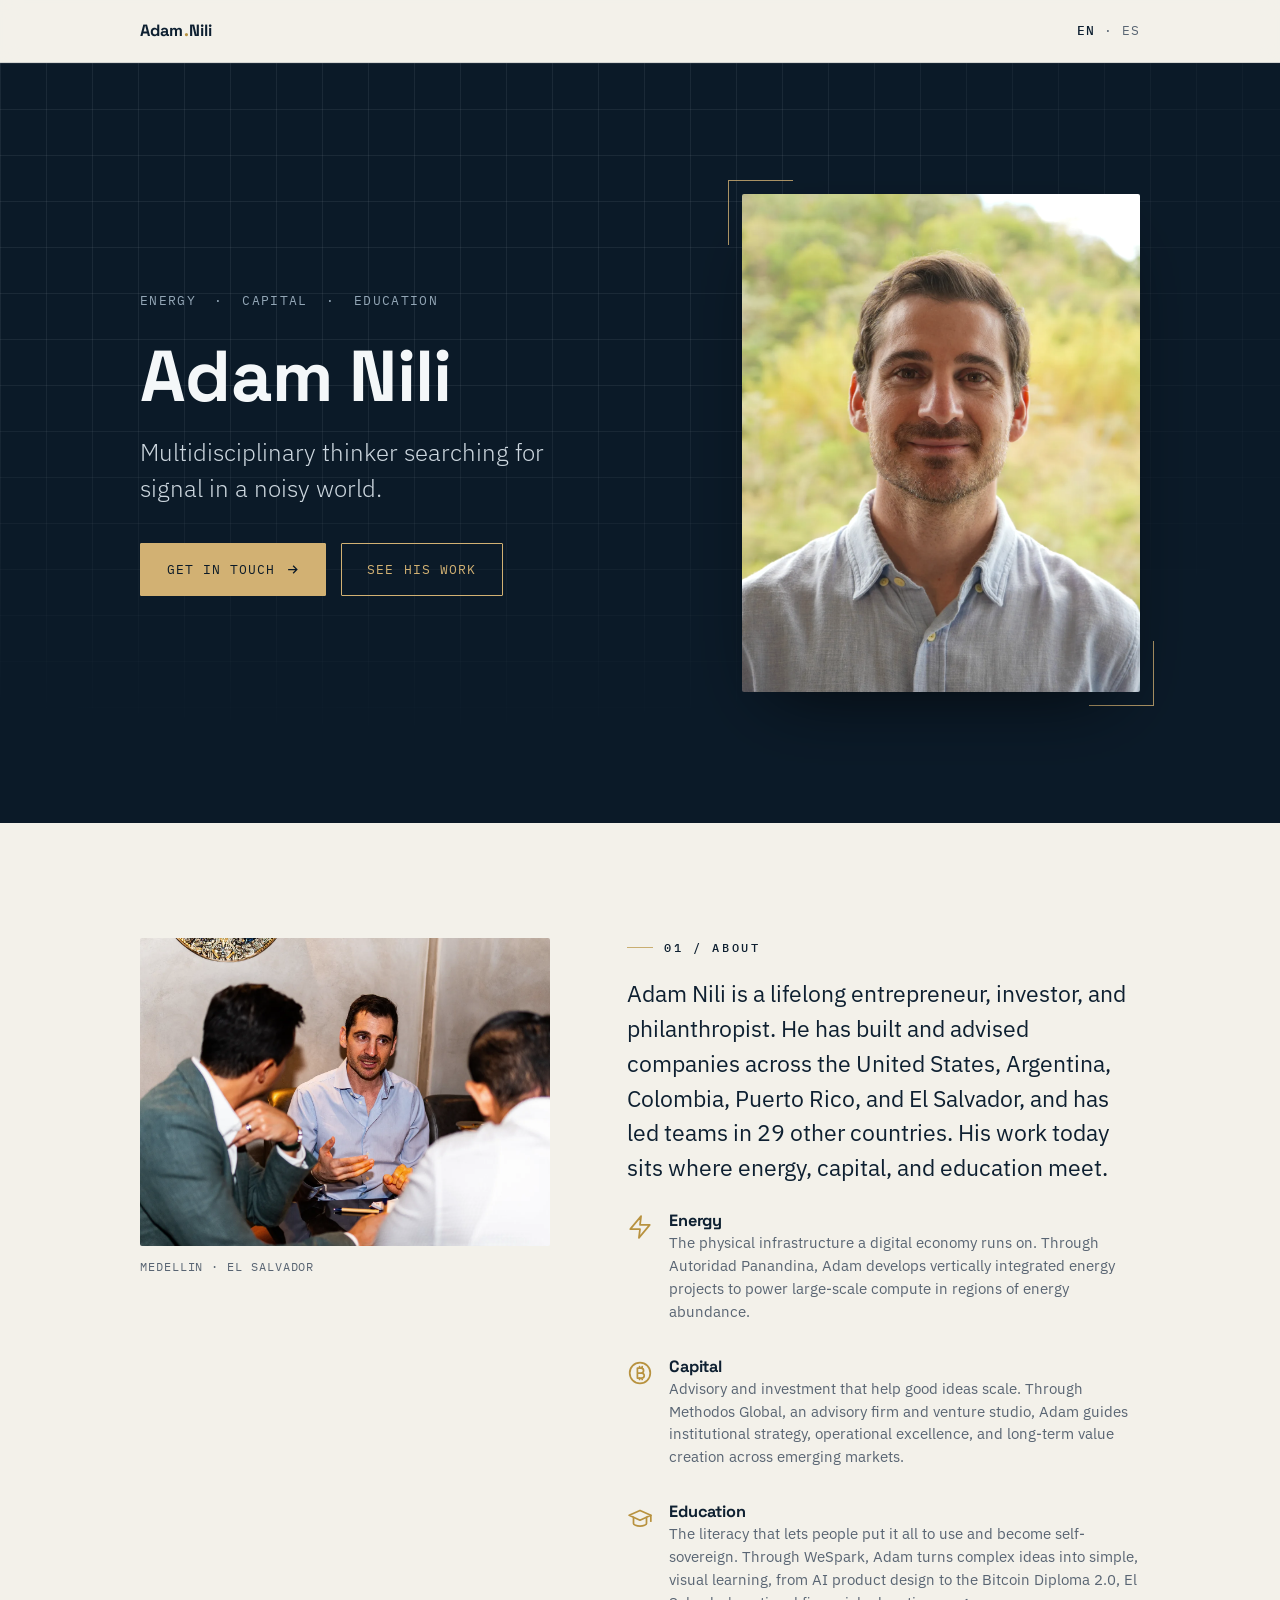
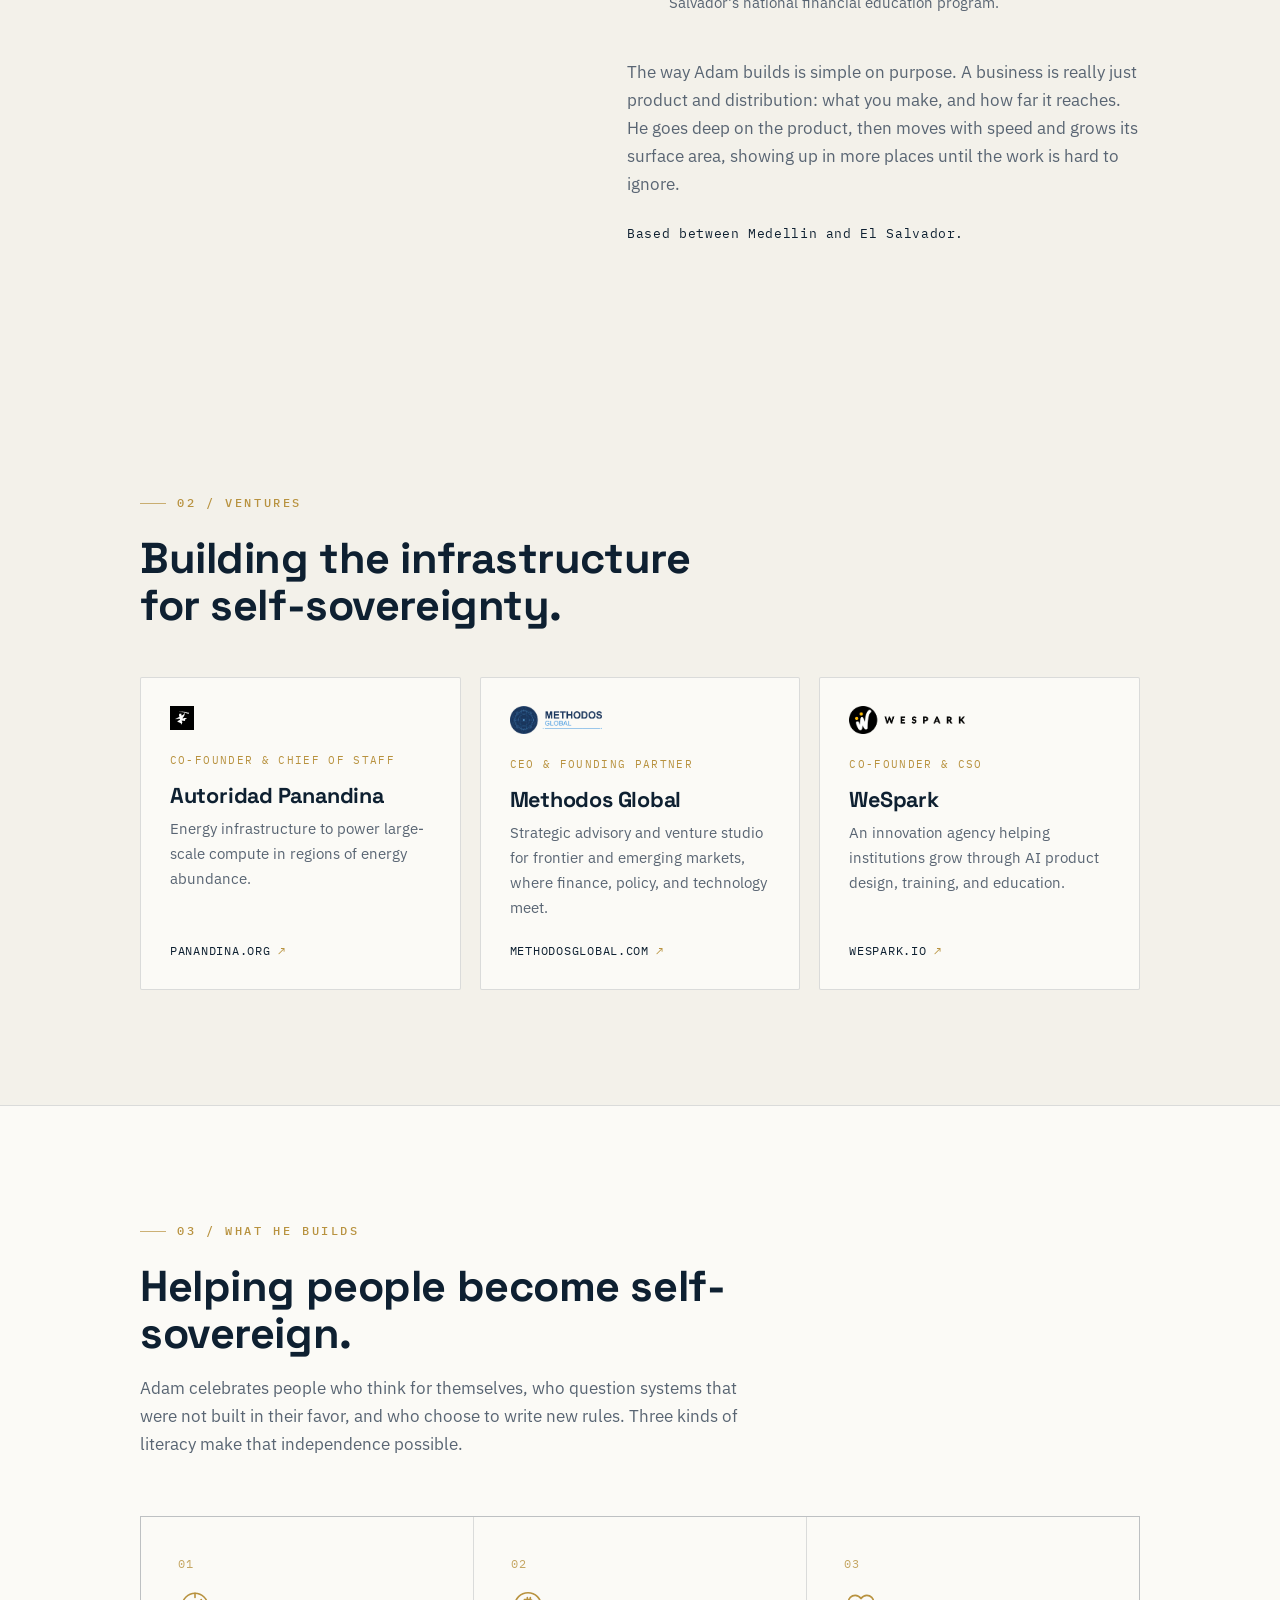
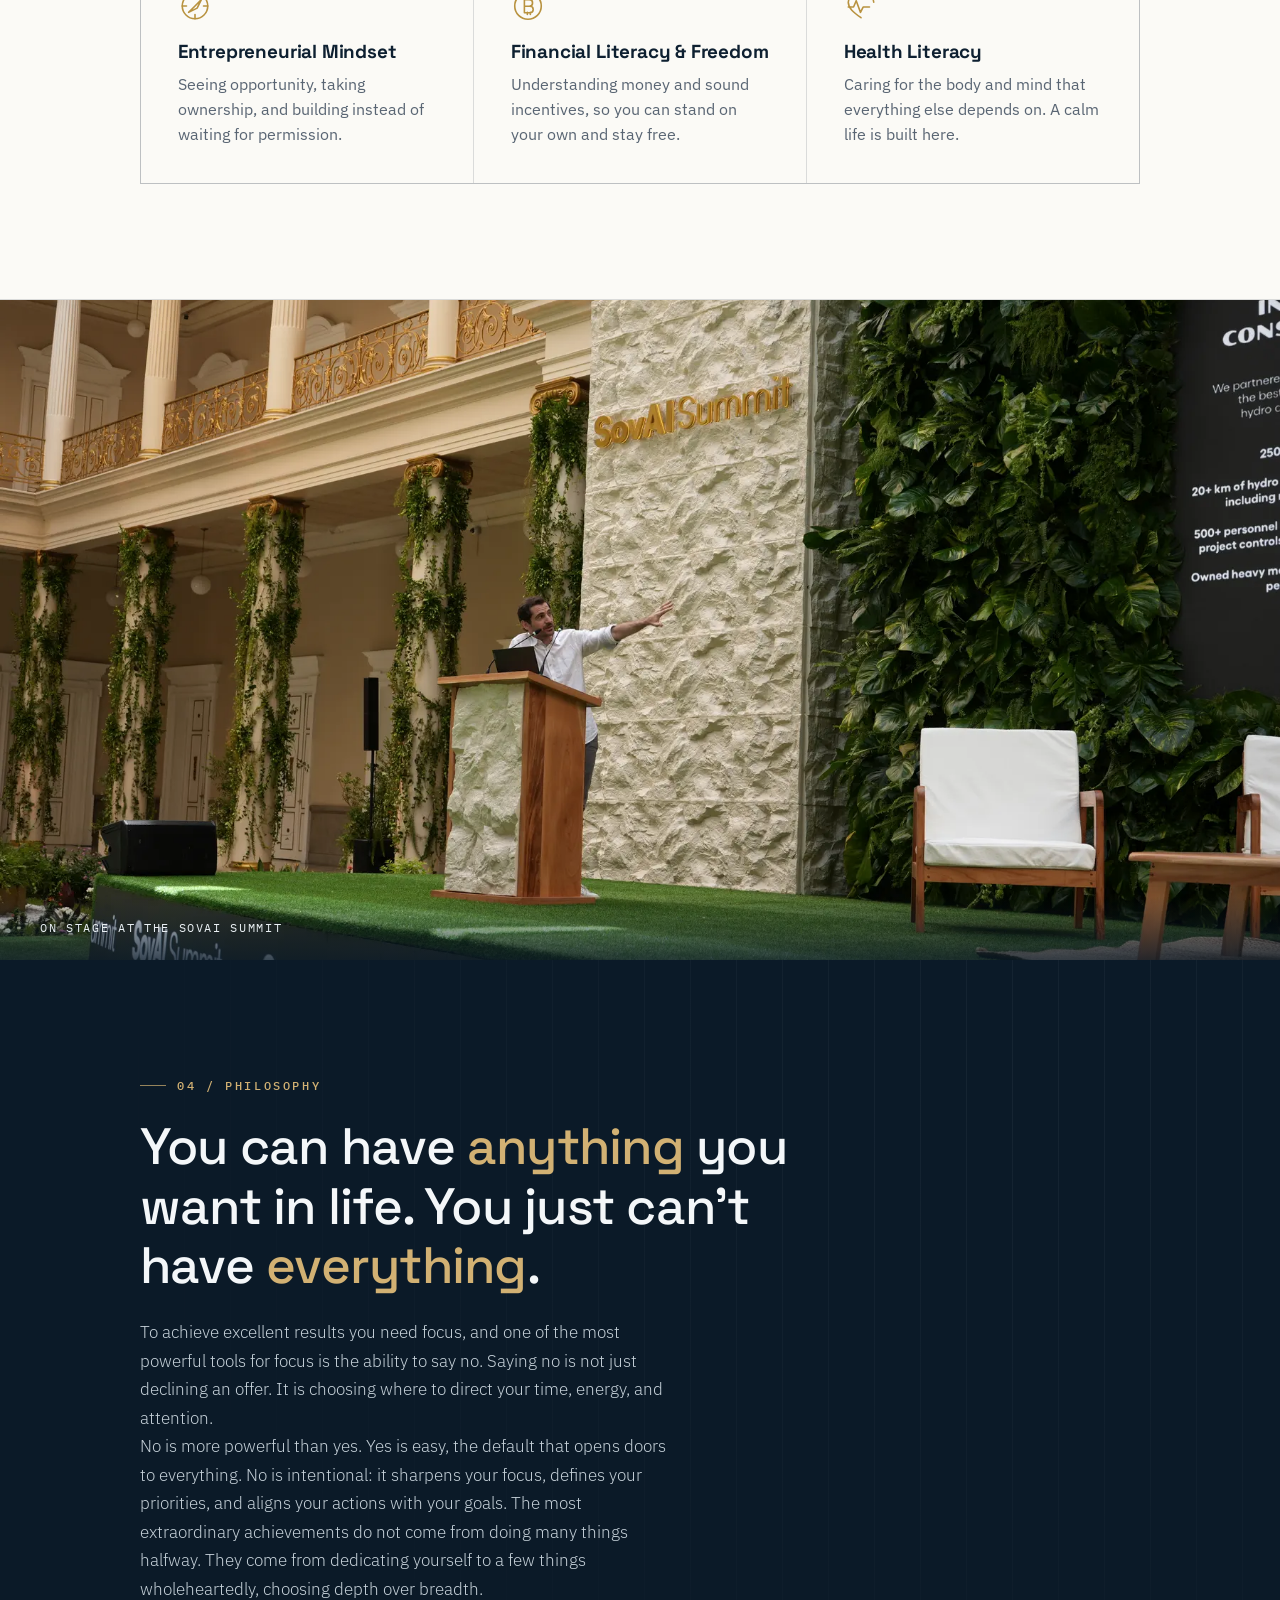
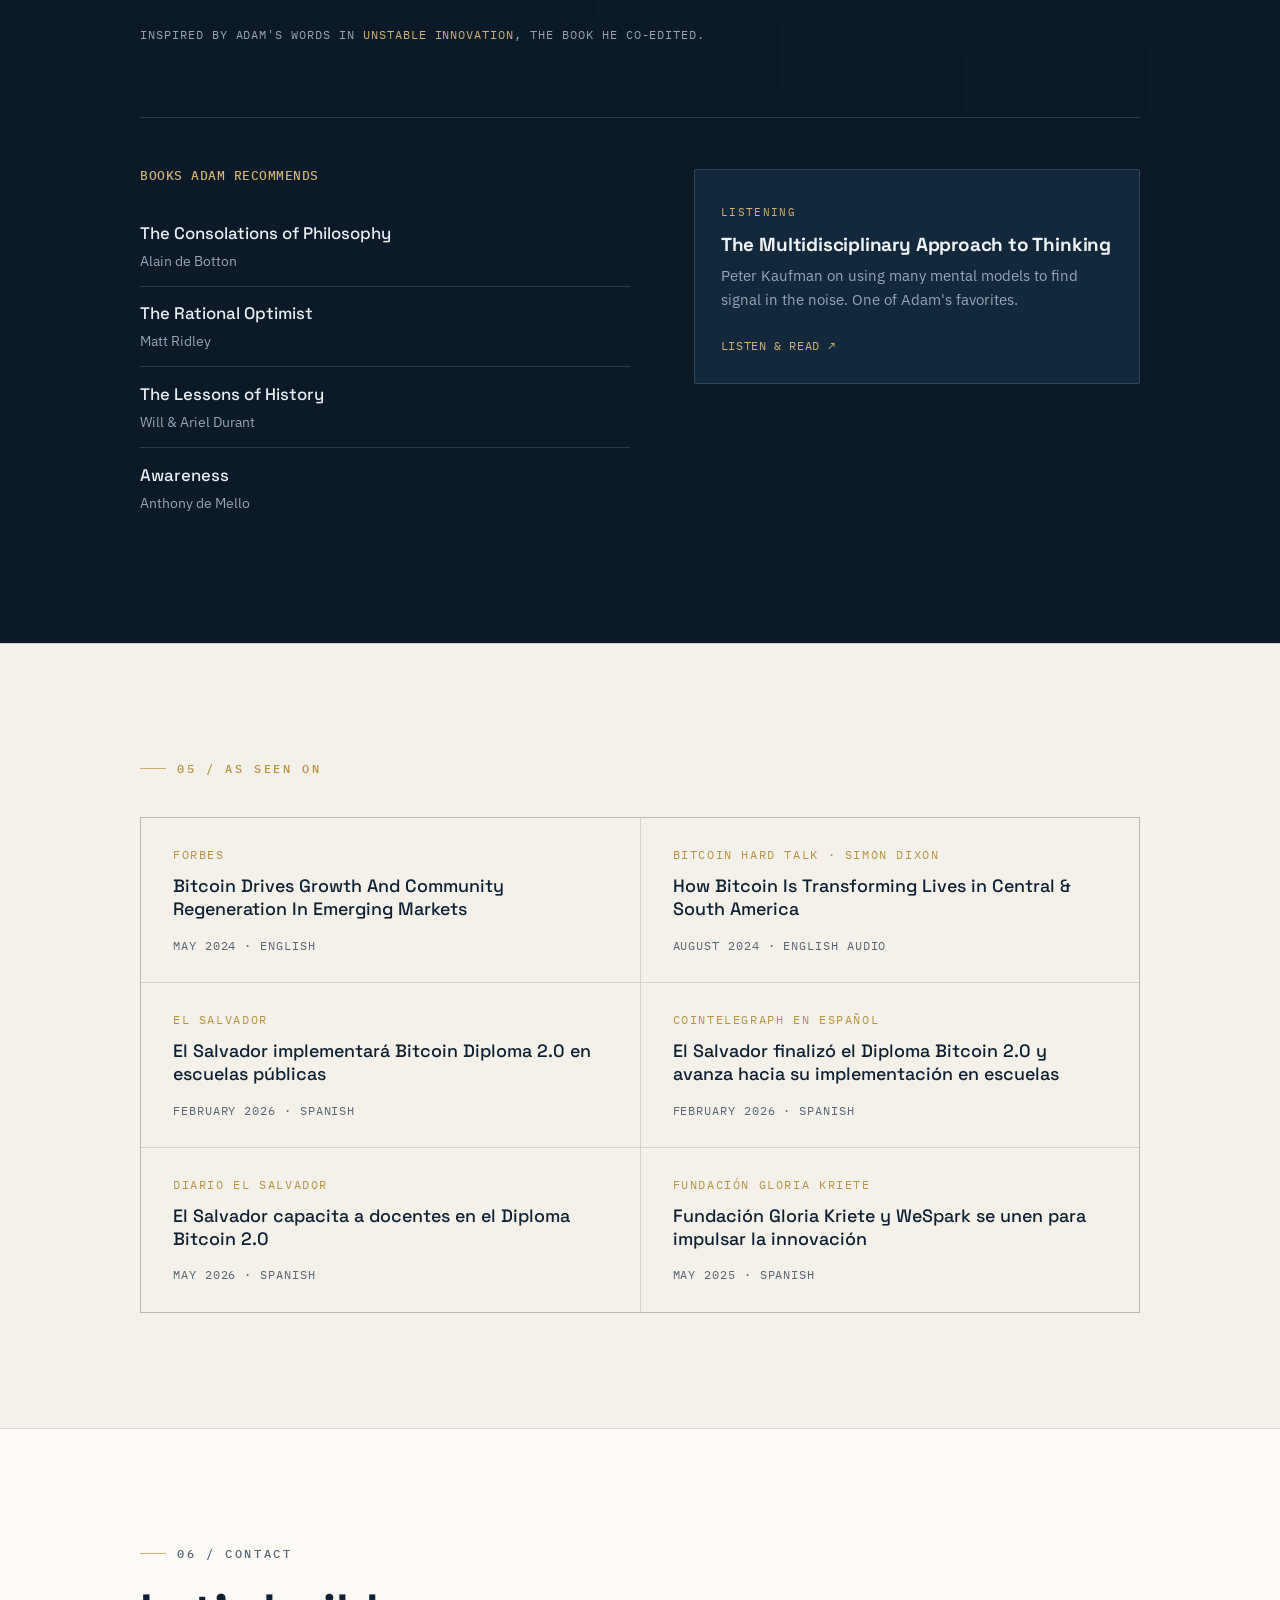
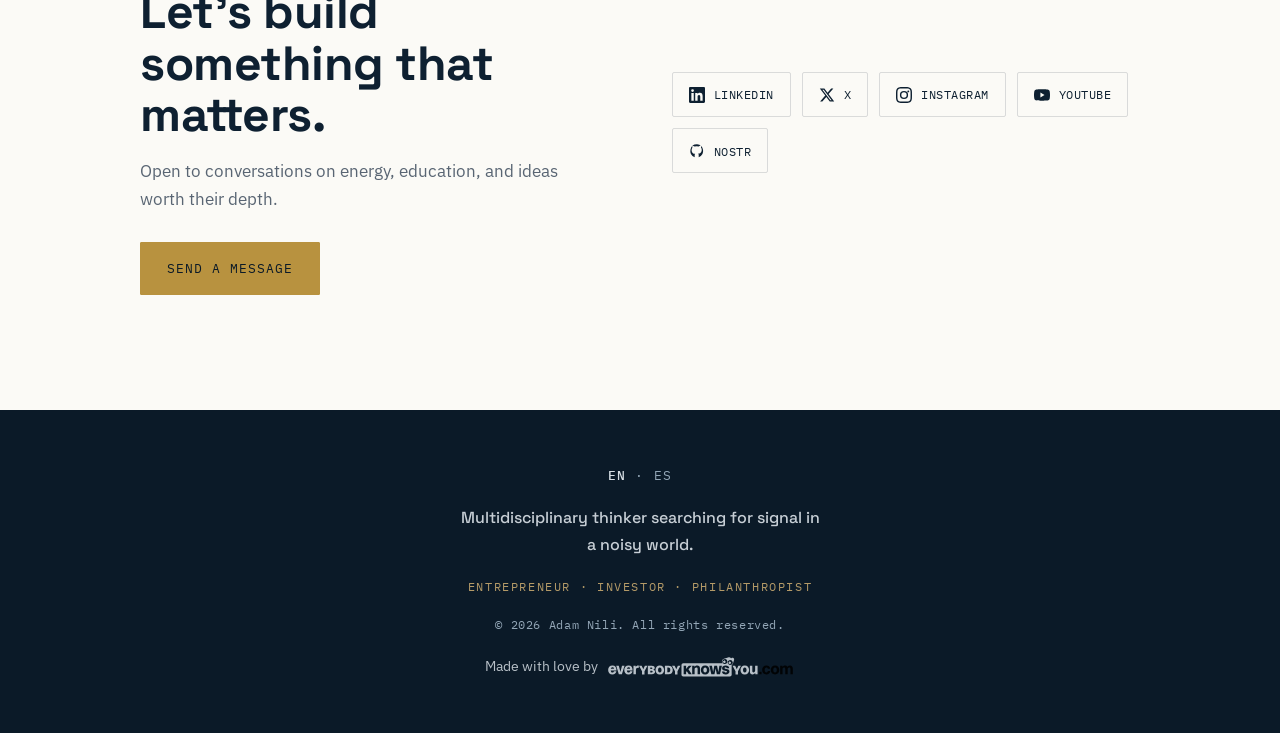
==== commit 2662d3aa: "Fix truncated footer SVG; use external pre-colored EKY logo; restore main.js + reveals" ====
--- a/index.html
+++ b/index.html
@@ -362,61 +362,11 @@
     <p class="foot-copy">© <span data-year>2026</span> Adam Nili. All rights reserved.</p>
     <a class="eky-credit" href="https://everybodyknowsyou.com" target="_blank" rel="noopener" aria-label="Made with love by everybodyknowsyou.com">
       <span class="eky-credit__text">Made with love by</span>
-      <svg role="img" aria-label="everybodyknowsyou.com" id="Layer_1" data-name="Layer 1" xmlns="http://www.w3.org/2000/svg" viewBox="0 0 1296.95 160.34">
-  <defs>
-    <style>
-            .cls-1 { fill: var(--eky-bg, #ffffff); }
-      .cls-2 { fill: var(--eky-fg, currentColor); }
-    </style>
-  </defs>
-  <g>
-    <g>
-      <g>
-        <rect class="cls-2" x="515.16" y="55.21" width="342.62" height="90.52" rx="12" ry="12"/>
-        <path class="cls-1" d="M530.13,71.12h16.6v15.46l-.24,6.96h.32l3.32-4.61,15.14-17.81h19.83l-22.02,25.02,22.18,33.68h-19.92l-13.76-20.73-4.86,5.34v15.38h-16.6v-58.69Z"/>
-        <path class="cls-1" d="M604.13,71.12v8.01h.32c4.53-6.23,10.53-9.23,18.54-9.23,12.47,0,18.94,7.29,18.94,22.02v37.89h-16.6v-35.3c0-7.69-2.75-10.85-8.58-10.85-7.21,0-11.82,4.7-11.82,12.14v34h-16.6v-58.69h15.79Z"/>
-        <path class="cls-1" d="M647.37,100.43c0-17.57,11.09-30.52,29.31-30.52s29.31,12.95,29.31,30.52-11.09,30.6-29.31,30.6-29.31-13.03-29.31-30.6ZM688.66,100.43c0-9.8-3.81-17.16-11.98-17.16s-11.98,7.37-11.98,17.16,3.81,17.24,11.98,17.24,11.98-7.45,11.98-17.24Z"/>
-        <path class="cls-1" d="M705.66,71.12h17.57l6.64,35.62c.41,2.02.73,4.86,1.14,6.88h.32l1.21-6.88,6.88-35.62h18.54l7.45,35.62,1.29,6.88h.32l1.05-6.88,5.99-35.62h17.24l-13.28,58.69h-21.53l-6.64-32.38-1.29-6.88h-.32l-1.21,6.88-6.56,32.38h-21.45l-13.36-58.69Z"/>
-        <path class="cls-1" d="M791.81,110.79l17-.08c.57,4.78,3.72,7.53,9.31,7.53,4.61,0,7.85-1.7,7.85-5.26,0-2.67-1.78-4.37-5.59-5.26l-14.09-3.24c-8.98-2.02-13.84-7.77-13.84-16.27,0-11.5,8.99-18.3,24.69-18.3,14.65,0,23.56,6.96,23.8,18.05h-17c-.49-3.32-2.67-5.67-7.69-5.67-4.37,0-7.21,1.54-7.21,4.61,0,2.43,1.7,3.81,5.59,4.7l14.09,3.24c9.23,2.1,14.09,8.18,14.09,16.84,0,12.71-10.28,19.35-24.77,19.35-16.19,0-25.99-7.77-26.23-20.24Z"/>
-      </g>
-      <g>
-        <path class="cls-2" d="M918.06,100.39c0-17.57,11.09-30.52,29.31-30.52s29.31,12.95,29.31,30.52-11.09,30.6-29.31,30.6-29.31-13.03-29.31-30.6ZM959.34,100.39c0-9.8-3.81-17.16-11.98-17.16s-11.98,7.37-11.98,17.16,3.81,17.24,11.98,17.24,11.98-7.45,11.98-17.24Z"/>
-        <path class="cls-2" d="M1018.85,129.78v-7.85h-.32c-4.61,6.15-10.52,9.07-17.89,9.07-11.98,0-18.46-7.29-18.46-21.94v-37.97h16.6v35.38c0,7.69,2.83,10.77,8.18,10.77,6.56,0,11.09-4.61,11.09-12.63v-33.52h16.6v58.69h-15.79Z"/>
-        <path class="cls-2" d="M884.01,109.52l-20.4-38.4h17.84l8.26,17.75c.99,2.06,1.9,4.96,2.89,7.02h.33c.91-2.06,1.82-4.96,2.72-7.02l7.85-17.75h17.51l-20.07,38.57v21.31h-16.93v-21.47Z"/>
-      </g>
-      <g>
-        <path class="cls-2" d="M14.66,100.39c0-17.97,10.85-30.52,29.55-30.52s28.01,12.47,27.36,34.41h-39.35c.89,8.91,4.53,14.01,11.66,14.01,5.67,0,9.31-3,10.44-8.5h16.76c-2.19,13.28-12.31,21.21-26.88,21.21-18.7,0-29.55-12.63-29.55-30.6ZM54.58,92.54c-1.05-6.56-4.78-9.96-10.36-9.96s-9.8,3.64-11.42,9.96h21.78Z"/>
-        <path class="cls-2" d="M69.8,71.09h17.49l9.47,35.62c.57,2.02,1.05,4.86,1.62,6.88h.32l1.54-6.88,8.99-35.62h17.16l-17.81,58.69h-21.13l-17.65-58.69Z"/>
-        <path class="cls-2" d="M124.69,100.39c0-17.97,10.85-30.52,29.55-30.52s28.01,12.47,27.36,34.41h-39.35c.89,8.91,4.53,14.01,11.66,14.01,5.67,0,9.31-3,10.44-8.5h16.76c-2.19,13.28-12.31,21.21-26.88,21.21-18.7,0-29.55-12.63-29.55-30.6ZM164.61,92.54c-1.05-6.56-4.78-9.96-10.36-9.96s-9.8,3.64-11.42,9.96h21.78Z"/>
-        <path class="cls-2" d="M187.44,71.09h15.46v9.47h.32c3.64-7.37,8.74-10.69,15.71-10.69,1.86,0,3.56.24,5.1.81v15.79h-.32c-1.7-.49-3.24-.73-5.18-.73-9.15,0-14.49,5.42-14.49,16.11v27.93h-16.6v-58.69Z"/>
-        <path class="cls-2" d="M285.57,71.09h26.15c13.52,0,20.97,5.42,20.97,14.82,0,6.15-3.08,10.36-9.96,12.39v.32c8.02,1.46,12.23,6.23,12.23,13.84,0,10.52-8.42,17.33-21.7,17.33h-27.69v-58.69ZM316.66,88.82c0-3.64-2.02-5.18-6.56-5.18h-7.93v10.77h7.93c4.37,0,6.56-1.86,6.56-5.59ZM318.6,111.24c0-3.81-2.27-5.99-6.88-5.99h-9.55v11.98h9.63c4.45,0,6.8-2.19,6.8-5.99Z"/>
-        <path class="cls-2" d="M337.95,100.39c0-17.57,11.09-30.52,29.31-30.52s29.31,12.95,29.31,30.52-11.09,30.6-29.31,30.6-29.31-13.03-29.31-30.6ZM379.24,100.39c0-9.8-3.8-17.16-11.98-17.16s-11.98,7.37-11.98,17.16,3.8,17.24,11.98,17.24,11.98-7.45,11.98-17.24Z"/>
-        <path class="cls-2" d="M402.08,71.09h24.13c18.62,0,29.63,10.36,29.63,29.31s-11.01,29.39-29.63,29.39h-24.13v-58.69ZM438.99,100.39c0-10.77-5.83-16.19-13.36-16.19h-6.96v32.46h6.96c7.53,0,13.36-5.51,13.36-16.27Z"/>
-        <path class="cls-2" d="M471.04,109.52l-20.4-38.4h17.84l8.26,17.75c.99,2.06,1.9,4.96,2.89,7.02h.33c.91-2.06,1.82-4.96,2.72-7.02l7.85-17.75h17.51l-20.07,38.57v21.31h-16.93v-21.47Z"/>
-        <path class="cls-2" d="M245.89,109.52l-20.4-38.4h17.84l8.26,17.75c.99,2.06,1.9,4.96,2.89,7.02h.33c.91-2.06,1.82-4.96,2.72-7.02l7.85-17.75h17.51l-20.07,38.57v21.31h-16.93v-21.47Z"/>
-      </g>
-    </g>
-    <g>
-      <g>
-        <path class="cls-2" d="M837.89,14.05c5.42-1.65,11.14.47,13.85,5.48.39.72,1.1,1.2,1.88,1.34.7.12,1.52-.2,2.16-.74,4.05-3.38,9.74-3.68,14.06-.7,4.24,2.92,5.92,8.22,4.35,13.25l-6.96,22.26c-2.45,8.46-9.67,14.45-18.27,15.02-8.94.6-17.2-4.68-20.36-13.03-.17-.45-.5-.62-.88-.67s-.66.09-.98.46c-5.78,6.49-15.01,8.59-23.07,5.2-7.59-3.19-12.57-10.83-12.37-19.15.21-8.44,5.67-16.24,13.97-18.77l32.61-9.94ZM844.69,65.73c8.85,1.59,17.31-4.28,18.9-13.13,1.59-8.85-4.28-17.31-13.13-18.9-8.85-1.59-17.31,4.28-18.9,13.13s4.28,17.31,13.13,18.9ZM808.72,59.25c8.85,1.59,17.31-4.28,18.9-13.13,1.59-8.85-4.28-17.31-13.13-18.9-8.85-1.59-17.31,4.28-18.9,13.13-1.59,8.85,4.28,17.31,13.13,18.9Z"/>
-        <g>
-          <path class="cls-1" d="M850.46,33.7c8.85,1.59,14.72,10.06,13.13,18.9-1.59,8.85-10.06,14.72-18.9,13.13-8.85-1.59-14.72-10.06-13.13-18.9s10.06-14.72,18.9-13.13Z"/>
-          <path class="cls-1" d="M814.49,27.22c8.85,1.59,14.72,10.06,13.13,18.9-1.59,8.85-10.06,14.72-18.9,13.13-8.85-1.59-14.72-10.06-13.13-18.9,1.59-8.85,10.06-14.72,18.9-13.13Z"/>
-        </g>
-      </g>
-      <g>
-        <g>
-          <path class="cls-2" d="M847.57,56.91c-.06-.86-.28-1.56-.42-2.47.64.65,1.19,1.16,1.91,1.66,1.12.79,2.71.42,3.44-.7.73-1.11.45-2.64-.68-3.44-.71-.5-1.52-.66-2.4-1.05,1.54-.53,3.13-1,3.41-2.57.17-.93-.14-1.9-.84-2.43-1.03-.79-2.26-.75-3.22.02-.58.46-1.06.91-1.67,1.49.18-.89.4-1.63.45-2.5.09-1.44-1.09-2.58-2.46-2.58s-2.55,1.17-2.48,2.62c.04.85.33,1.53.43,2.46-.47-.54-.95-.89-1.43-1.33-1.13-1.04-2.8-.99-3.77.19-.91,1.1-.66,2.87.58,3.67.72.46,1.49.65,2.34.99-.88.38-1.73.56-2.45,1.09-1.21.89-1.32,2.65-.36,3.69,1.04,1.12,2.62,1.06,3.73.03l1.46-1.34c-.23.92-.51,1.75-.51,2.68,0,1.41,1.2,2.5,2.56,2.45s2.46-1.22,2.37-2.6Z"/>
-          <path class="cls-2" d="M847.57,56.91c.09,1.38-1.03,2.55-2.37,2.6s-2.56-1.05-2.56-2.45c0-.94.27-1.76.51-2.68l-1.46,1.34c-1.12,1.03-2.7,1.09-3.73-.03-.96-1.04-.84-2.8.36-3.69.71-.53,1.56-.71,2.45-1.09-.85-.34-1.62-.53-2.34-.99-1.24-.79-1.49-2.57-.58-3.67.97-1.17,2.64-1.23,3.77-.19.48.45.96.79,1.43,1.33-.1-.93-.38-1.61-.43-2.46-.07-1.44,1.07-2.62,2.48-2.62s2.55,1.14,2.46,2.58c-.05.87-.27,1.6-.45,2.5.61-.58,1.09-1.03,1.67-1.49.96-.77,2.19-.81,3.22-.02.7.54,1,1.5.84,2.43-.28,1.57-1.87,2.04-3.41,2.57.88.39,1.69.54,2.4,1.05,1.13.8,1.41,2.33.68,3.44-.73,1.11-2.32,1.48-3.44.7-.72-.5-1.27-1.01-1.91-1.66.14.92.37,1.62.42,2.47Z"/>
-        </g>
-        <g>
-          <path class="cls-2" d="M810.13,50.42c.09-1.04-.23-1.92-.46-2.9.76.65,1.37,1.38,2.24,1.82,1.23.63,2.73.08,3.32-1.08s.21-2.6-.95-3.29c-.73-.43-1.51-.63-2.28-.94.71-.21,1.29-.46,1.92-.73,1.42-.61,1.98-2.23,1.25-3.55s-2.48-1.69-3.67-.79c-.67.5-1.22,1.01-1.84,1.61.23-1.08.58-2.02.43-3.07-.18-1.23-1.33-2.03-2.49-2.01s-2.27.88-2.4,2.1c-.11,1.04.22,1.91.45,2.98-.52-.57-1.04-.93-1.58-1.42-1.11-1-2.86-.89-3.77.32s-.53,2.95.79,3.67c.74.41,1.47.63,2.23.89-.85.33-1.63.52-2.35.98-1.23.78-1.49,2.47-.66,3.57s2.46,1.35,3.58.48c.64-.49,1.17-.96,1.77-1.57-.22,1.07-.56,1.95-.45,2.98.14,1.28,1.29,2.13,2.5,2.11s2.29-.84,2.41-2.17Z"/>
-          <path class="cls-2" d="M810.13,50.42c-.12,1.32-1.24,2.14-2.41,2.17s-2.36-.83-2.5-2.11c-.11-1.03.23-1.91.45-2.98-.6.61-1.13,1.08-1.77,1.57-1.12.87-2.73.66-3.58-.48s-.57-2.79.66-3.57c.72-.46,1.5-.64,2.35-.98-.77-.26-1.49-.48-2.23-.89-1.32-.73-1.68-2.5-.79-3.67s2.66-1.32,3.77-.32c.54.49,1.06.85,1.58,1.42-.23-1.07-.56-1.94-.45-2.98.13-1.22,1.24-2.08,2.4-2.1s2.31.78,2.49,2.01c.15,1.05-.2,1.99-.43,3.07.62-.6,1.17-1.1,1.84-1.61,1.2-.9,2.97-.5,3.67.79s.17,2.93-1.25,3.55c-.63.27-1.21.52-1.92.73.77.32,1.55.51,2.28.94,1.16.68,1.53,2.13.95,3.29s-2.09,1.71-3.32,1.08c-.87-.44-1.48-1.17-2.24-1.82.23.98.55,1.86.46,2.9Z"/>
-        </g>
-      </g>
-    </g>
-  </g>
-  <g fill="var(--eky-fg, currentColor)">
-    <path d="M1046.08,112.99h15.96v16.61h-15.96v-16.61Z"/>
-    <path d="M1065.91,100.33c0-17.49,11.29-30.39,29.1-30.39,13.79,0,25.15,8.06,26.36,22.41h-16.85c-.56-5.8-4.03-9.11-9.43-9.11-8.06,0-11.93,7.42-11.93,17.09s3.79,17.17,11.85,17.17c5.4,0,8.95-3.3,9.67-9.67h16.85c-1.13,14.91-12.66,22.97-26.52,22.97-18.14,0-29.1-12.98-29.1-30.47Z"/>
-    <pat+      <img class="eky-logo" src="assets/eky-credit-footer.svg" alt="everybodyknowsyou.com" width="190" height="24">
+    </a>
+  </div>
+</footer>
+
+<script src="assets/js/main.js" defer></script>
+</body>
+</html>
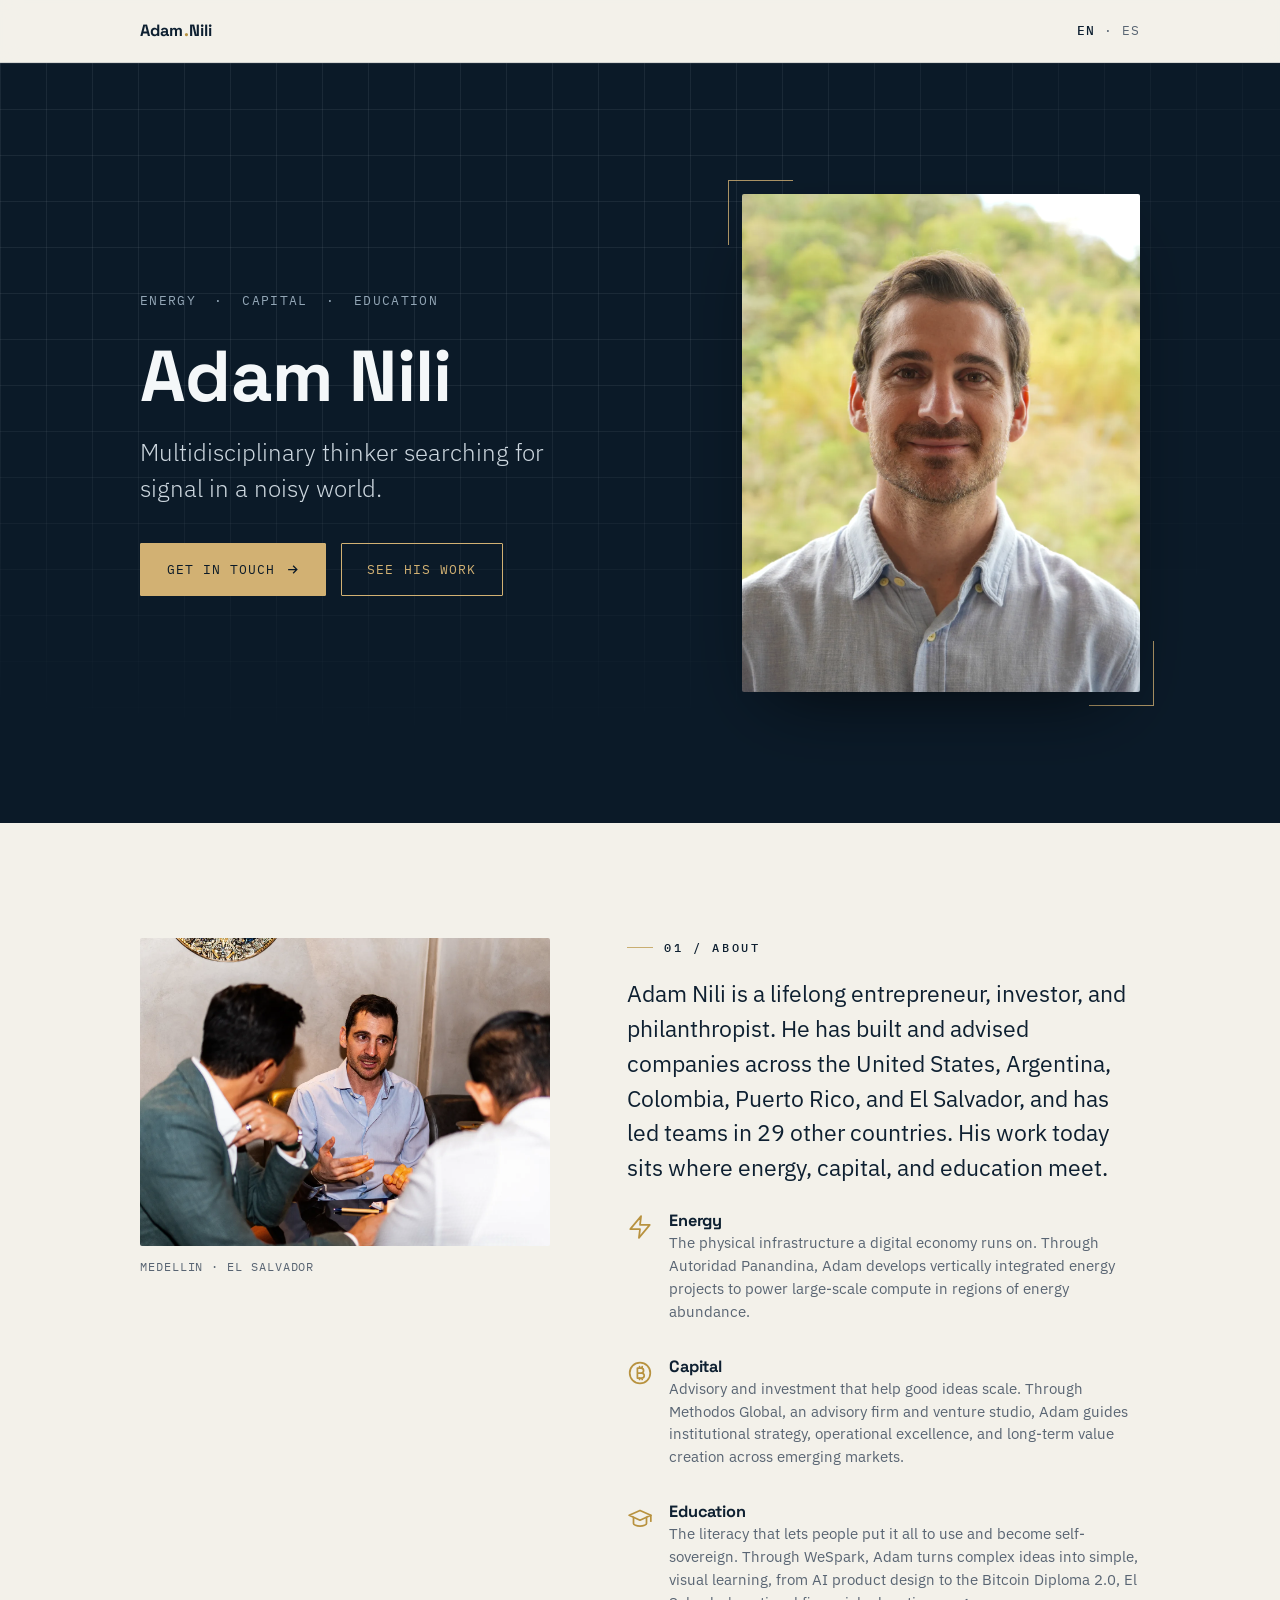
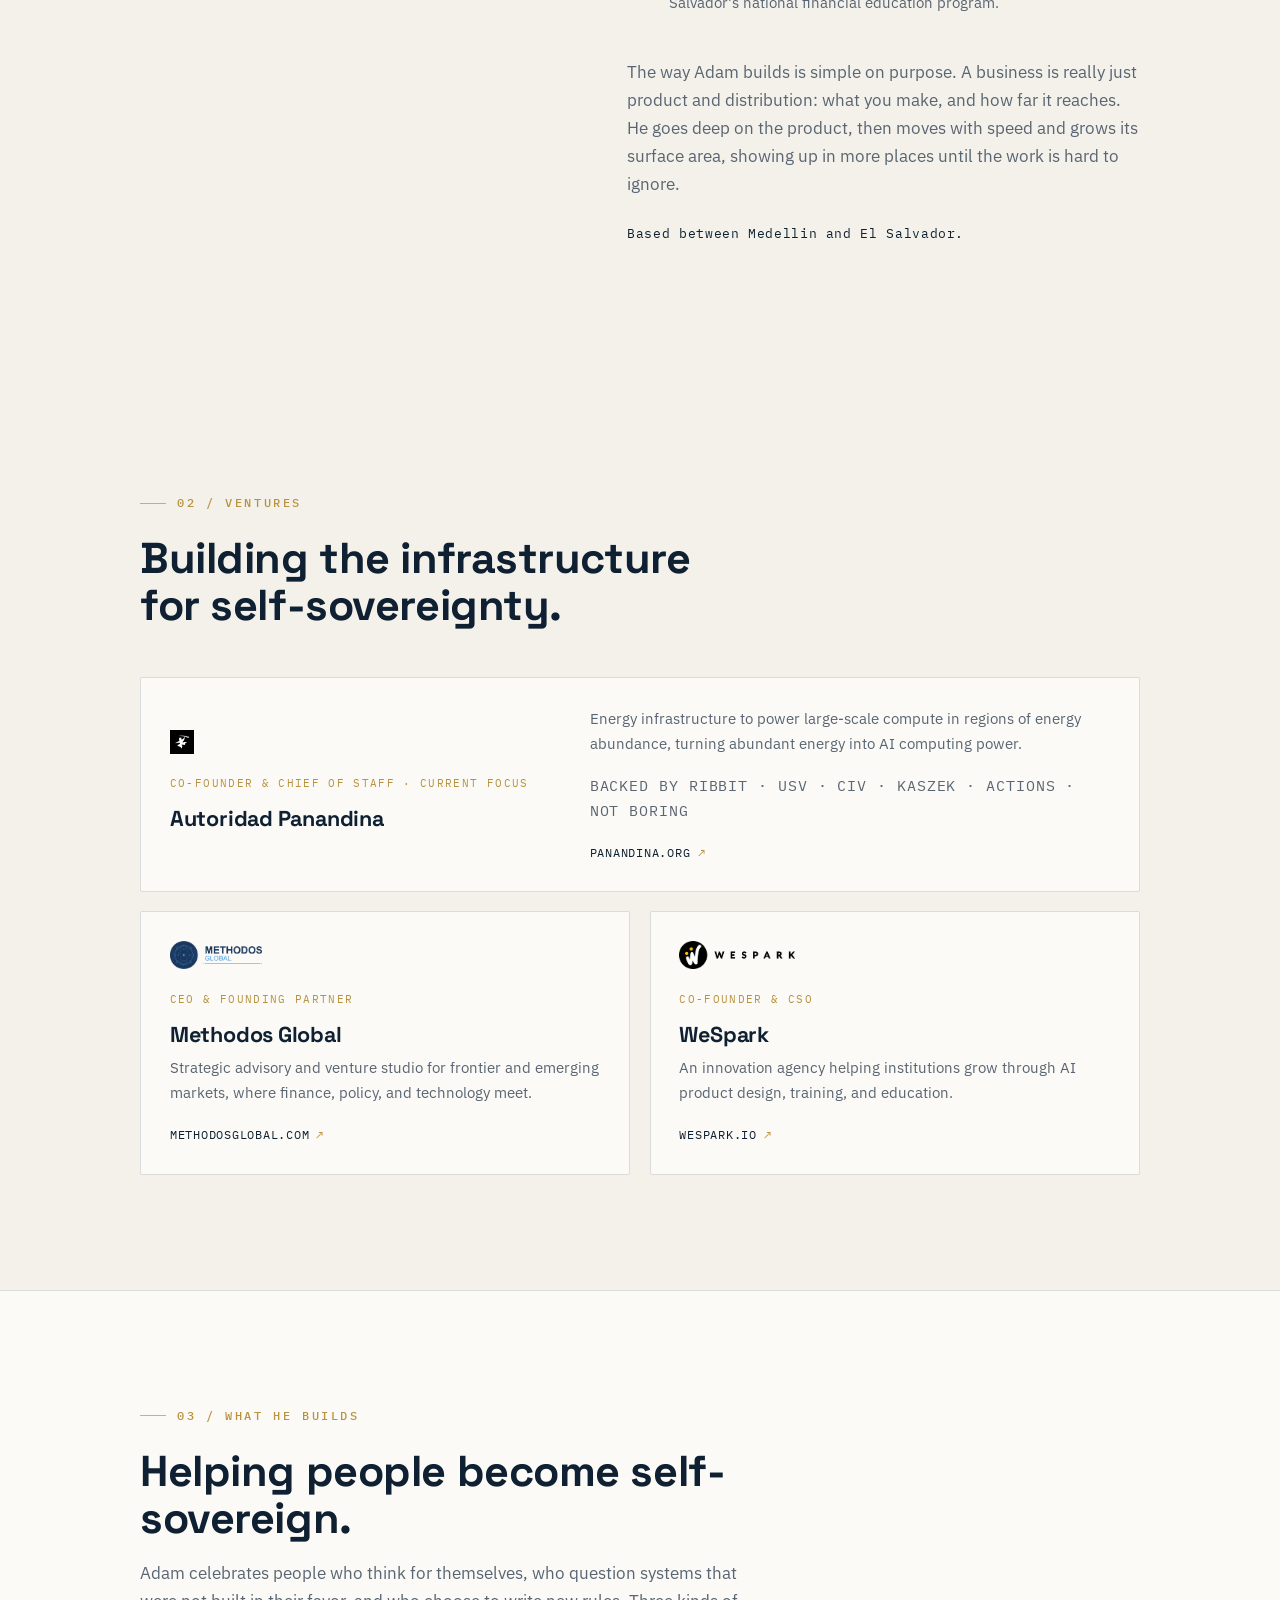
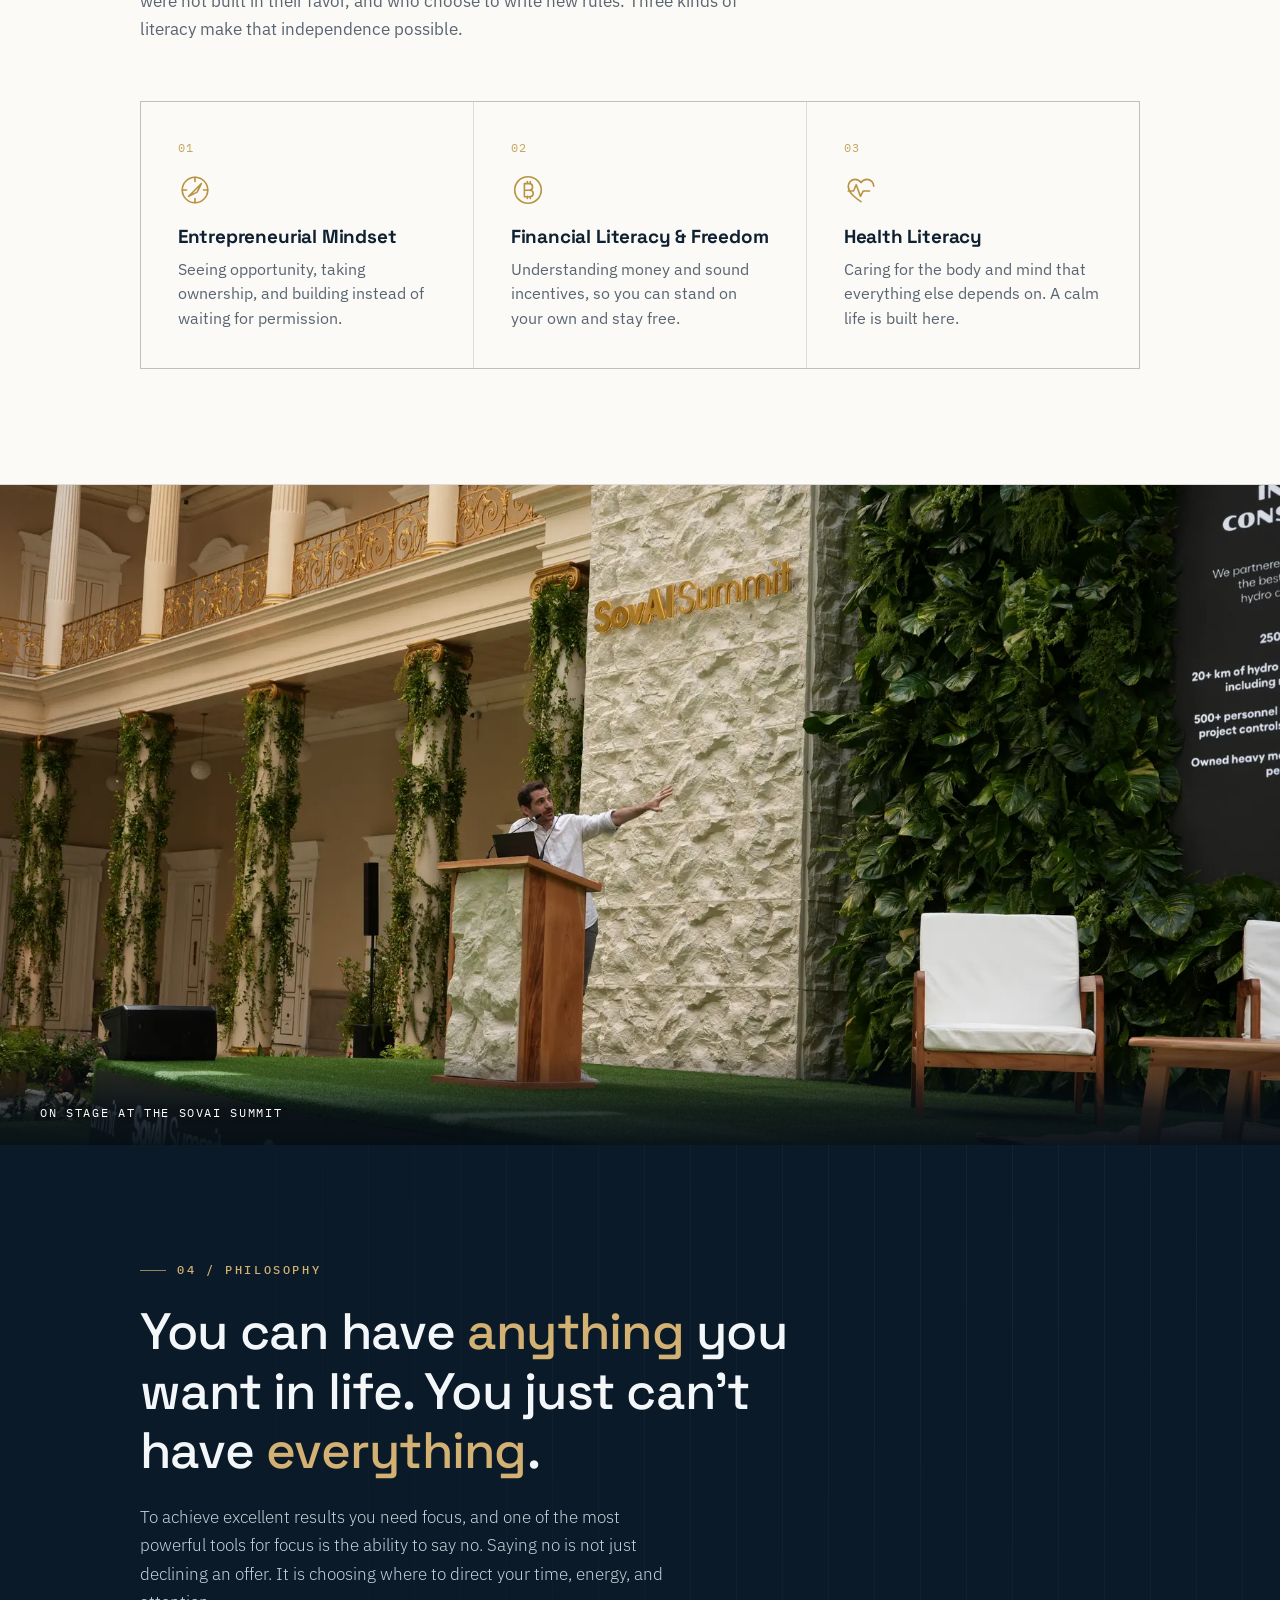
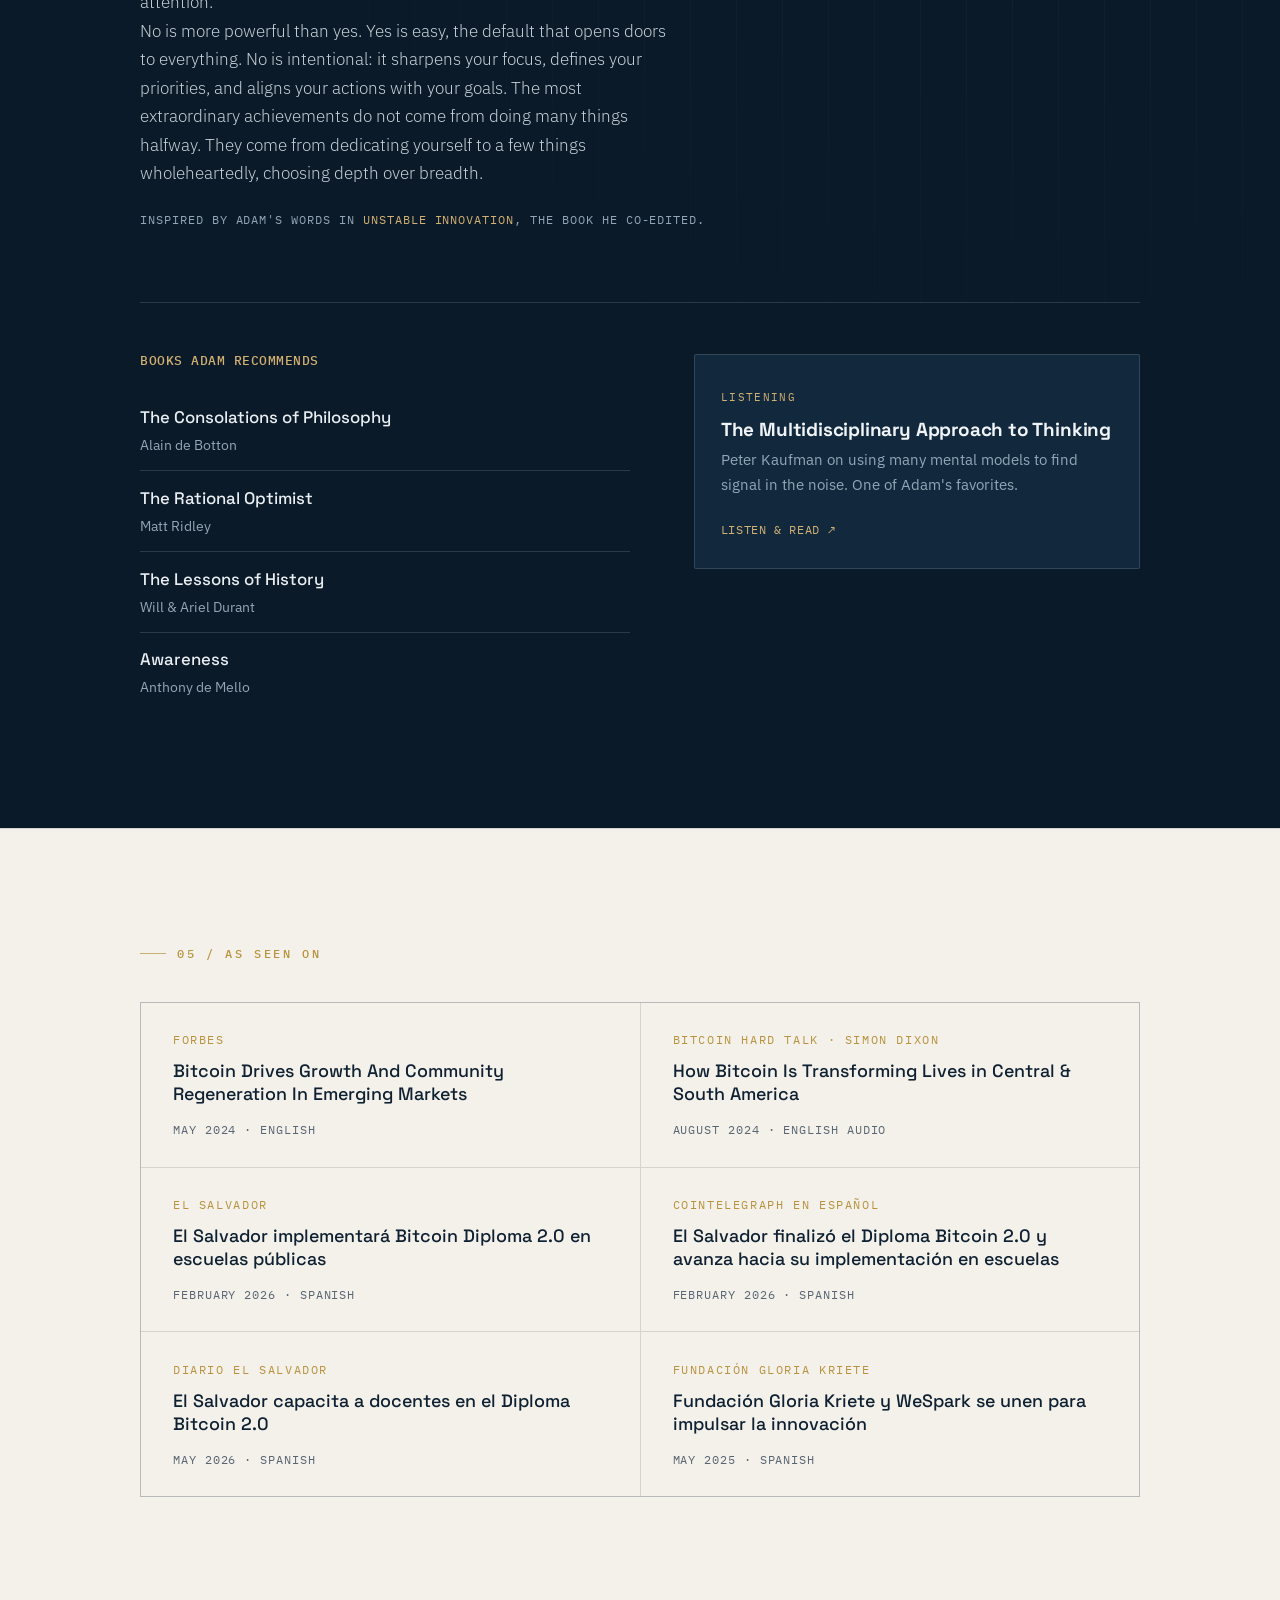
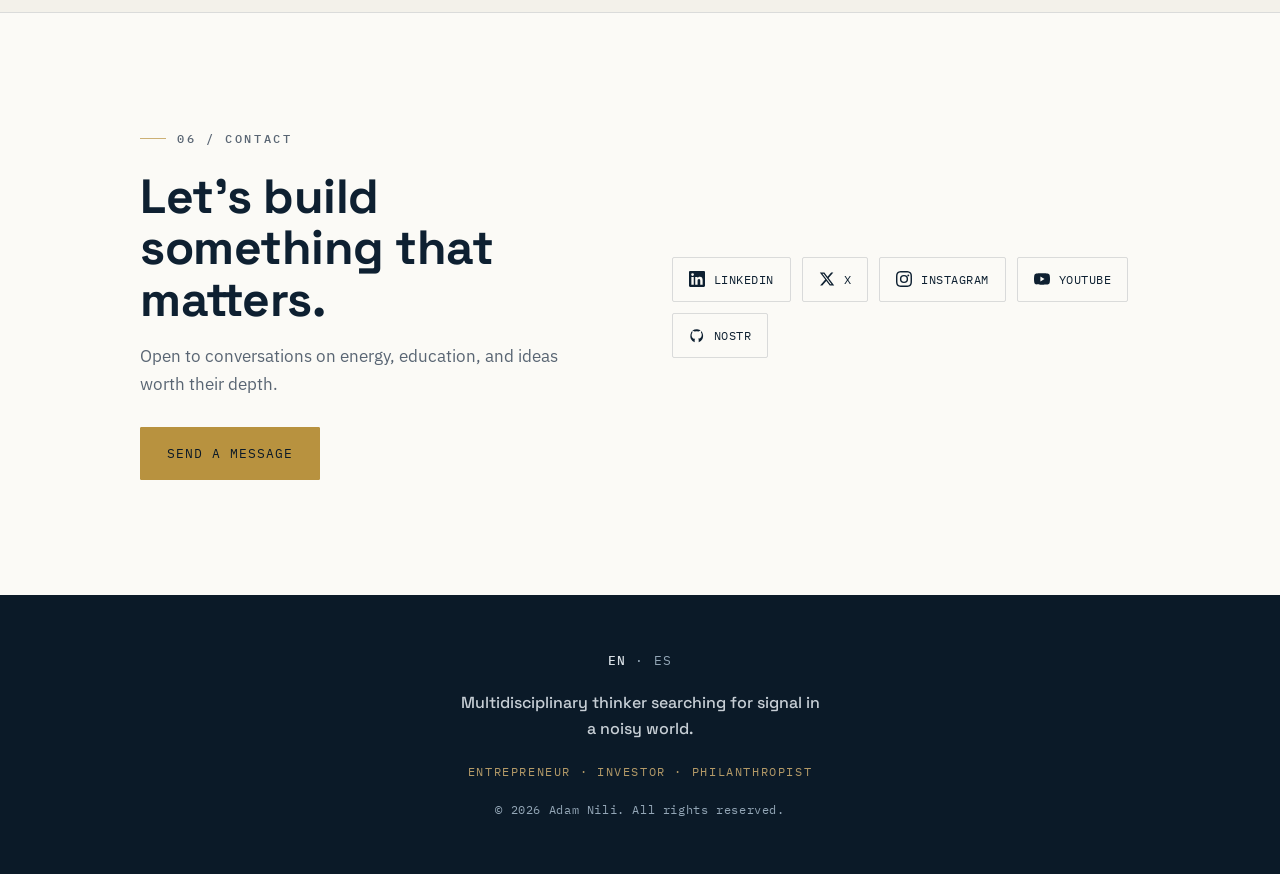
==== commit 0f1cd018: "Ventures: feature Autoridad Panandina full-width on desktop (backers + energy-to-AI line); stronger " ====
--- a/index.html
+++ b/index.html
@@ -173,12 +173,17 @@
         <h2 style="font-size:clamp(1.9rem,4vw,2.7rem);max-width:20ch">Building the infrastructure for self-sovereignty.</h2>
       </div>
       <div class="venture-grid">
-        <a class="venture reveal" href="https://panandina.org" target="_blank" rel="noopener">
-          <img class="venture-logo venture-logo--sq" src="assets/images/logos/panandina.webp" alt="Autoridad Panandina logo" loading="lazy">
-          <span class="venture-role">Co-founder &amp; Chief of Staff</span>
-          <h3>Autoridad Panandina</h3>
-          <p>Energy infrastructure to power large-scale compute in regions of energy abundance.</p>
-          <span class="venture-link">panandina.org</span>
+        <a class="venture venture--feature reveal" href="https://panandina.org" target="_blank" rel="noopener">
+          <div class="vf-main">
+            <img class="venture-logo venture-logo--sq" src="assets/images/logos/panandina.webp" alt="Autoridad Panandina logo" loading="lazy">
+            <span class="venture-role">Co-founder &amp; Chief of Staff · Current focus</span>
+            <h3>Autoridad Panandina</h3>
+          </div>
+          <div class="vf-aside">
+            <p>Energy infrastructure to power large-scale compute in regions of energy abundance, turning abundant energy into AI computing power.</p>
+            <p class="venture-backers">Backed by Ribbit · USV · CIV · Kaszek · Actions · Not Boring</p>
+            <span class="venture-link">panandina.org</span>
+          </div>
         </a>
         <a class="venture reveal" href="https://methodosglobal.com" target="_blank" rel="noopener">
           <img class="venture-logo" src="assets/images/logos/methodos.webp" alt="Methodos Global logo" loading="lazy">
@@ -360,13 +365,4 @@
     <p class="foot-tag">Multidisciplinary thinker searching for signal in a noisy world.</p>
     <p class="foot-note">Entrepreneur · Investor · Philanthropist</p>
     <p class="foot-copy">© <span data-year>2026</span> Adam Nili. All rights reserved.</p>
-    <a class="eky-credit" href="https://everybodyknowsyou.com" target="_blank" rel="noopener" aria-label="Made with love by everybodyknowsyou.com">
-      <span class="eky-credit__text">Made with love by</span>
-      <img class="eky-logo" src="assets/eky-credit-footer.svg" alt="everybodyknowsyou.com" width="190" height="24">
-    </a>
-  </div>
-</footer>
-
-<script src="assets/js/main.js" defer></script>
-</body>
-</html>
+    <a class="eky-credit" href="https://everybodyknowsyou.com" target="_blank" rel="noopener" aria-label="Made with lo
--- a/assets/css/styles.css
+++ b/assets/css/styles.css
@@ -38,9 +38,9 @@
 .btn--solid:hover{background:transparent;color:var(--gold)}
 .btn svg{width:15px;height:15px}
 
-/* reveal on scroll - gated by .js so content is visible without JavaScript */
-.js .reveal{opacity:0;transform:translateY(20px);transition:opacity .7s ease,transform .7s ease}
-.js .reveal.in{opacity:1;transform:none}
+/* reveal: intentionally a no-op. Content is always fully visible, with no
+   dependency on JavaScript or CSS animation, so it can never be left hidden. */
+.reveal{opacity:1;transform:none}
 
 /* ---------- header ---------- */
 .site-header{
@@ -119,7 +119,13 @@
 
 /* ---------- ventures ---------- */
 .ventures{background:var(--bg)}
-.venture-grid{display:grid;grid-template-columns:repeat(3,1fr);gap:1.2rem;margin-top:clamp(2rem,4vw,3rem)}
+.venture-grid{display:grid;grid-template-columns:1fr 1fr;gap:1.2rem;margin-top:clamp(2rem,4vw,3rem)}
+/* Autoridad Panandina = current focus: full-width feature row */
+.venture.venture--feature{grid-column:1 / -1;display:grid;grid-template-columns:1fr 1.4fr;gap:1rem 3rem;align-items:center;min-height:0}
+.venture--feature .vf-main,.venture--feature .vf-aside{display:flex;flex-direction:column}
+.venture--feature h3{font-size:clamp(1.6rem,2.4vw,2rem)}
+.venture-backers{font-family:var(--font-mono);font-size:.72rem;letter-spacing:.06em;text-transform:uppercase;color:var(--muted);margin-top:1rem}
+.venture--feature .venture-link{margin-top:1.2rem}
 .venture{
   display:flex;flex-direction:column;background:var(--surface);
   border:1px solid var(--line);border-radius:2px;padding:1.8rem;
@@ -139,9 +145,10 @@
 /* ---------- moment band (full-bleed wide image) ---------- */
 .moment{position:relative;width:100%;overflow:hidden;background:var(--navy)}
 .moment img{width:100%;height:clamp(400px,52vw,660px);object-fit:cover;object-position:center 40%;display:block;filter:grayscale(.1) contrast(1.02)}
-.moment figcaption{position:absolute;left:0;right:0;bottom:0;padding:1.4rem clamp(1.25rem,5vw,2.5rem);
-  font-family:var(--font-mono);font-size:.74rem;letter-spacing:.14em;text-transform:uppercase;color:#eaf0f4;
-  background:linear-gradient(to top,rgba(11,26,40,.78),transparent)}
+.moment figcaption{position:absolute;left:0;right:0;bottom:0;padding:3.2rem clamp(1.25rem,5vw,2.5rem) 1.4rem;
+  font-family:var(--font-mono);font-size:.74rem;letter-spacing:.14em;text-transform:uppercase;color:#fff;
+  text-shadow:0 1px 6px rgba(0,0,0,.55);
+  background:linear-gradient(to top,rgba(6,14,22,.96) 0%,rgba(6,14,22,.8) 38%,rgba(6,14,22,.35) 70%,transparent 100%)}
 
 /* ---------- philosophy ---------- */
 .philosophy{background:var(--navy);color:#e8eef2;position:relative;overflow:hidden}
@@ -211,20 +218,4 @@
 .eky-credit{display:inline-flex;align-items:center;gap:.5rem;text-decoration:none;
   font-family:var(--font-body);font-size:.85rem;color:var(--footer-fg);opacity:.85}
 .eky-credit:hover{opacity:1}
-.eky-credit__text{color:var(--footer-fg)}
-.eky-credit svg{--eky-bg:var(--footer-bg);height:17px;width:auto;display:block}
-
-/* ---------- responsive ---------- */
-@media (max-width:860px){
-  .hero .wrap{grid-template-columns:1fr;text-align:left;min-height:0}
-  .hero-figure{order:-1;max-width:330px}
-  .about-grid{grid-template-columns:1fr}
-  .about-figure{max-width:440px}
-  .pillar-grid{grid-template-columns:1fr}
-  .venture-grid{grid-template-columns:1fr}
-  .influences{grid-template-columns:1fr}
-  .contact-grid{grid-template-columns:1fr}
-  .press-grid{grid-template-columns:1fr}
-}
-@media (max-width:560px){
-  body{+.eky-cred
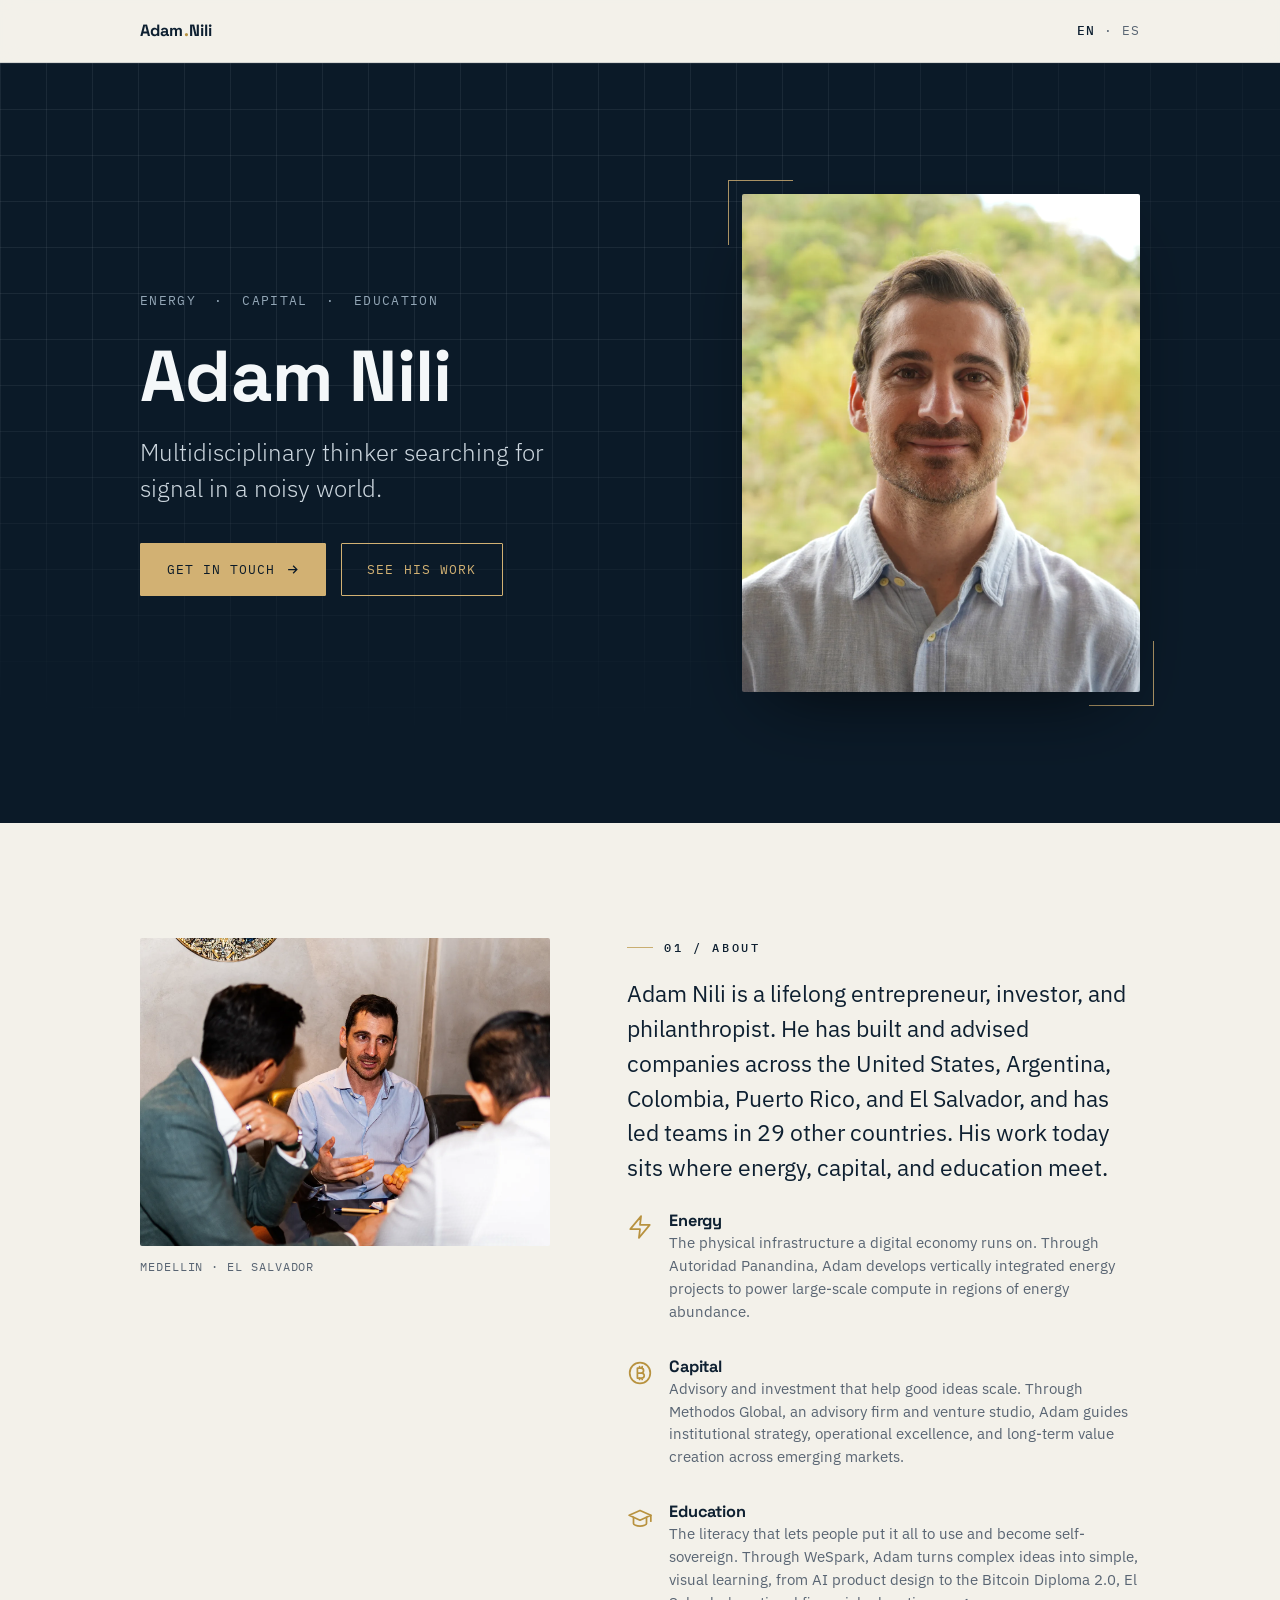
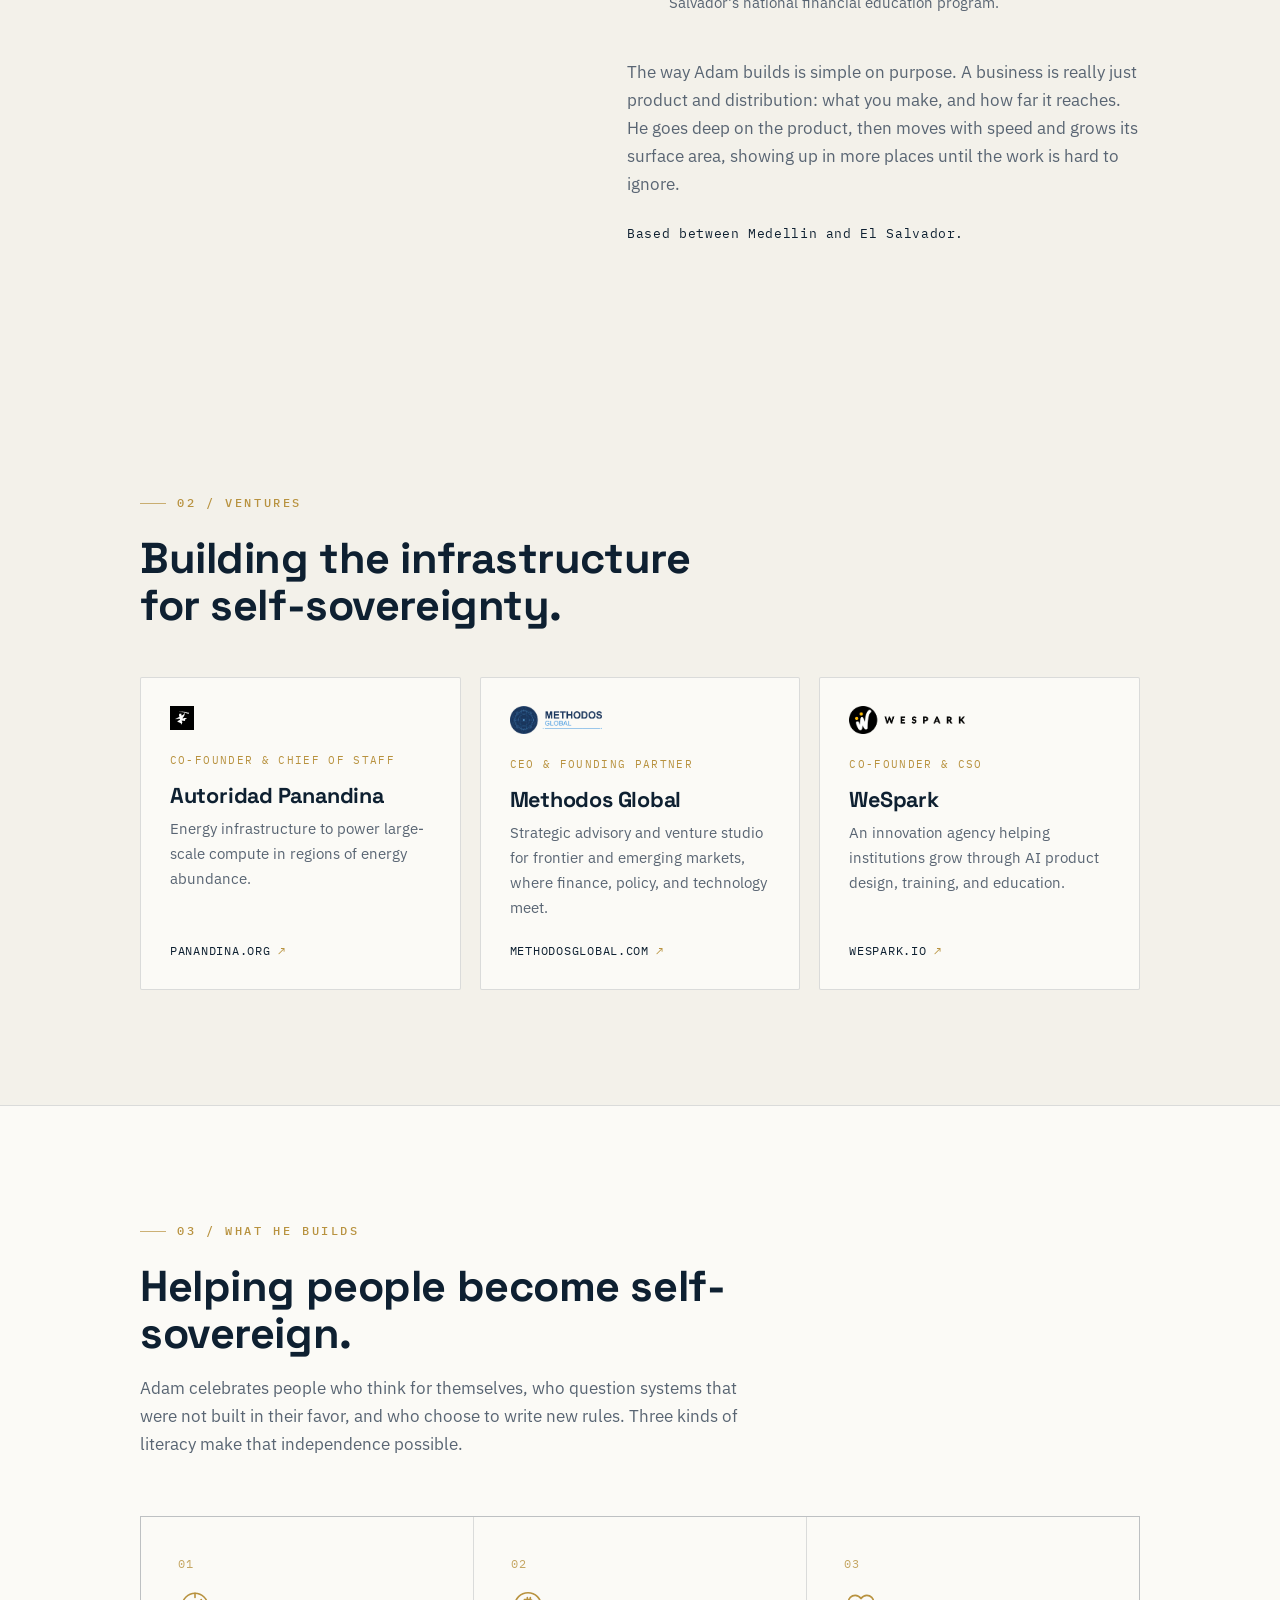
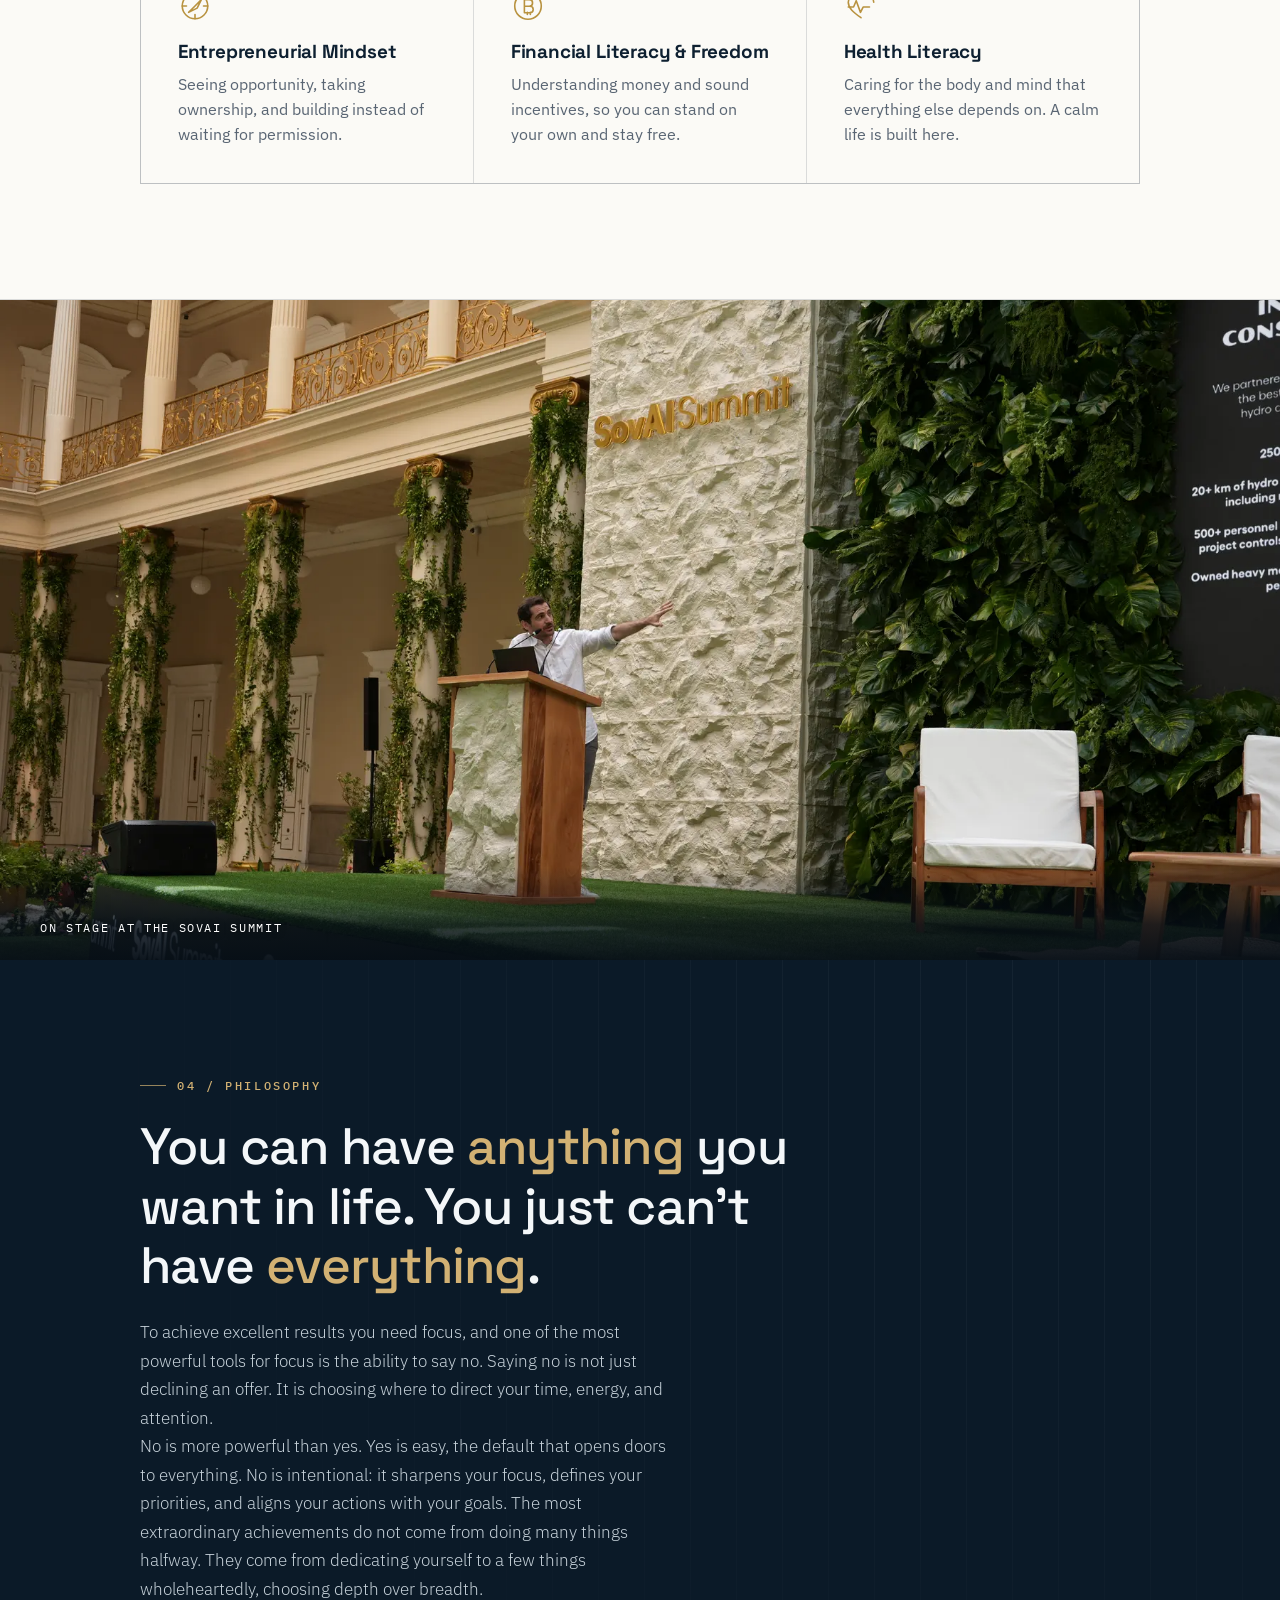
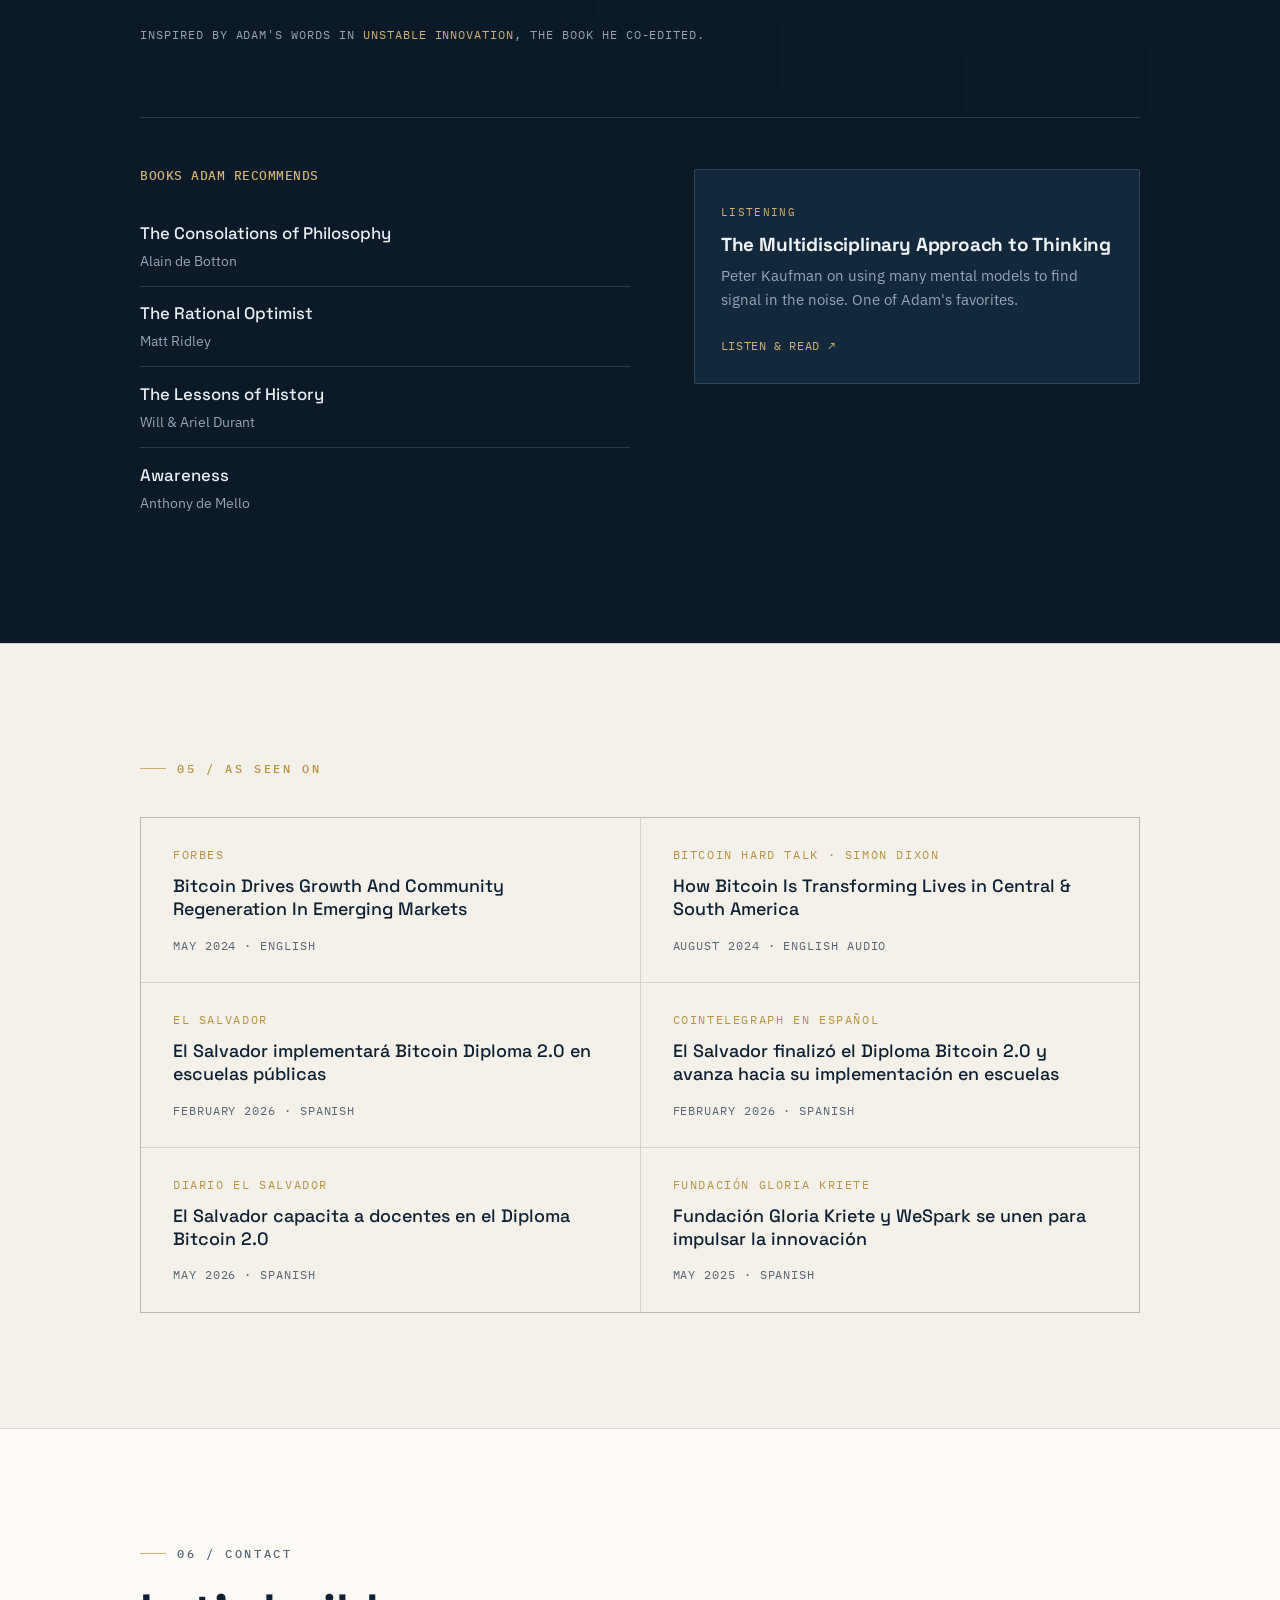
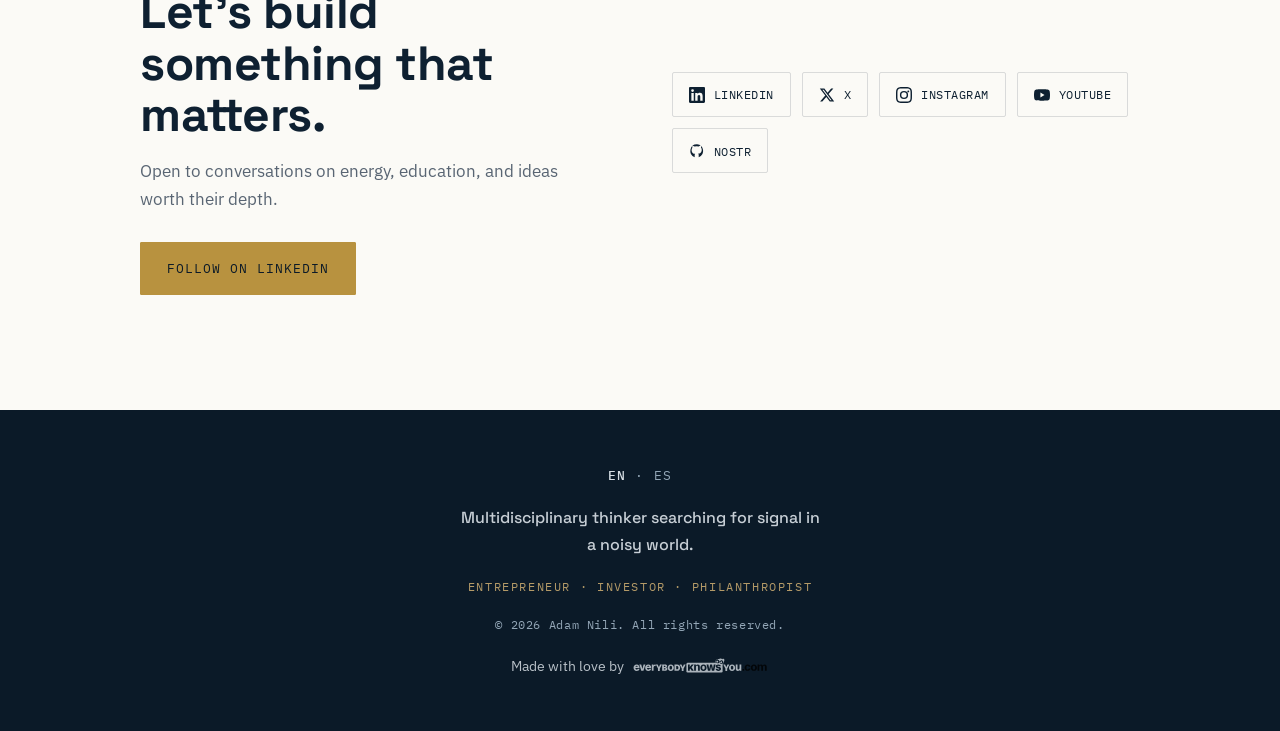
==== commit 3e82557f: "Revert Ventures feature layout (keep caption fade); change contact CTA to Follow on LinkedIn" ====
--- a/index.html
+++ b/index.html
@@ -173,17 +173,12 @@
         <h2 style="font-size:clamp(1.9rem,4vw,2.7rem);max-width:20ch">Building the infrastructure for self-sovereignty.</h2>
       </div>
       <div class="venture-grid">
-        <a class="venture venture--feature reveal" href="https://panandina.org" target="_blank" rel="noopener">
-          <div class="vf-main">
-            <img class="venture-logo venture-logo--sq" src="assets/images/logos/panandina.webp" alt="Autoridad Panandina logo" loading="lazy">
-            <span class="venture-role">Co-founder &amp; Chief of Staff · Current focus</span>
-            <h3>Autoridad Panandina</h3>
-          </div>
-          <div class="vf-aside">
-            <p>Energy infrastructure to power large-scale compute in regions of energy abundance, turning abundant energy into AI computing power.</p>
-            <p class="venture-backers">Backed by Ribbit · USV · CIV · Kaszek · Actions · Not Boring</p>
-            <span class="venture-link">panandina.org</span>
-          </div>
+        <a class="venture reveal" href="https://panandina.org" target="_blank" rel="noopener">
+          <img class="venture-logo venture-logo--sq" src="assets/images/logos/panandina.webp" alt="Autoridad Panandina logo" loading="lazy">
+          <span class="venture-role">Co-founder &amp; Chief of Staff</span>
+          <h3>Autoridad Panandina</h3>
+          <p>Energy infrastructure to power large-scale compute in regions of energy abundance.</p>
+          <span class="venture-link">panandina.org</span>
         </a>
         <a class="venture reveal" href="https://methodosglobal.com" target="_blank" rel="noopener">
           <img class="venture-logo" src="assets/images/logos/methodos.webp" alt="Methodos Global logo" loading="lazy">
@@ -332,7 +327,7 @@
         <h2>Let's build something that matters.</h2>
         <p>Open to conversations on energy, education, and ideas worth their depth.</p>
         <div class="hero-cta" style="margin-top:1.8rem">
-          <a class="btn btn--solid" href="https://mailxto.com/ydnh5s" target="_blank" rel="noopener">Send a message</a>
+          <a class="btn btn--solid" href="https://www.linkedin.com/in/adam-nili/" target="_blank" rel="noopener">Follow on LinkedIn</a>
         </div>
       </div>
       <div class="reveal">
@@ -365,4 +360,11 @@
     <p class="foot-tag">Multidisciplinary thinker searching for signal in a noisy world.</p>
     <p class="foot-note">Entrepreneur · Investor · Philanthropist</p>
     <p class="foot-copy">© <span data-year>2026</span> Adam Nili. All rights reserved.</p>
-    <a class="eky-credit" href="https://everybodyknowsyou.com" target="_blank" rel="noopener" aria-label="Made with lo+    <a class="eky-credit" href="https://everybodyknowsyou.com" target="_blank" rel="noopener" aria-label="Made with love by everybodyknowsyou.com">
+      <span class="eky-credit__text">Made with love by</span>
+      <img class="eky-logo" src="assets/eky-credit-footer.svg" alt="everybodyknowsyou.com" width="190" height="24">
+    </a>
+  </div>
+</footer>
+
+<script src="assets/js/main.js" defer></script>
--- a/assets/css/styles.css
+++ b/assets/css/styles.css
@@ -119,13 +119,7 @@
 
 /* ---------- ventures ---------- */
 .ventures{background:var(--bg)}
-.venture-grid{display:grid;grid-template-columns:1fr 1fr;gap:1.2rem;margin-top:clamp(2rem,4vw,3rem)}
-/* Autoridad Panandina = current focus: full-width feature row */
-.venture.venture--feature{grid-column:1 / -1;display:grid;grid-template-columns:1fr 1.4fr;gap:1rem 3rem;align-items:center;min-height:0}
-.venture--feature .vf-main,.venture--feature .vf-aside{display:flex;flex-direction:column}
-.venture--feature h3{font-size:clamp(1.6rem,2.4vw,2rem)}
-.venture-backers{font-family:var(--font-mono);font-size:.72rem;letter-spacing:.06em;text-transform:uppercase;color:var(--muted);margin-top:1rem}
-.venture--feature .venture-link{margin-top:1.2rem}
+.venture-grid{display:grid;grid-template-columns:repeat(3,1fr);gap:1.2rem;margin-top:clamp(2rem,4vw,3rem)}
 .venture{
   display:flex;flex-direction:column;background:var(--surface);
   border:1px solid var(--line);border-radius:2px;padding:1.8rem;
@@ -218,4 +212,16 @@
 .eky-credit{display:inline-flex;align-items:center;gap:.5rem;text-decoration:none;
   font-family:var(--font-body);font-size:.85rem;color:var(--footer-fg);opacity:.85}
 .eky-credit:hover{opacity:1}
-.eky-cred+.eky-credit__text{color:var(--footer-fg)}
+.eky-credit .eky-logo{height:17px;width:auto;display:block;opacity:.92}
+
+/* ---------- responsive ---------- */
+@media (max-width:860px){
+  .hero .wrap{grid-template-columns:1fr;text-align:center;min-height:0}
+  .hero-figure{order:-1;max-width:300px;margin-left:auto;margin-right:auto}
+  .hero-tag{margin-left:auto;margin-right:auto}
+  .hero-cta{justify-content:center}
+  .about-grid{grid-template-columns:1fr}
+  .about-figure{max-width:440px}
+  .pillar-grid{grid-template-columns:1fr}
+  .venture-grid{grid-t
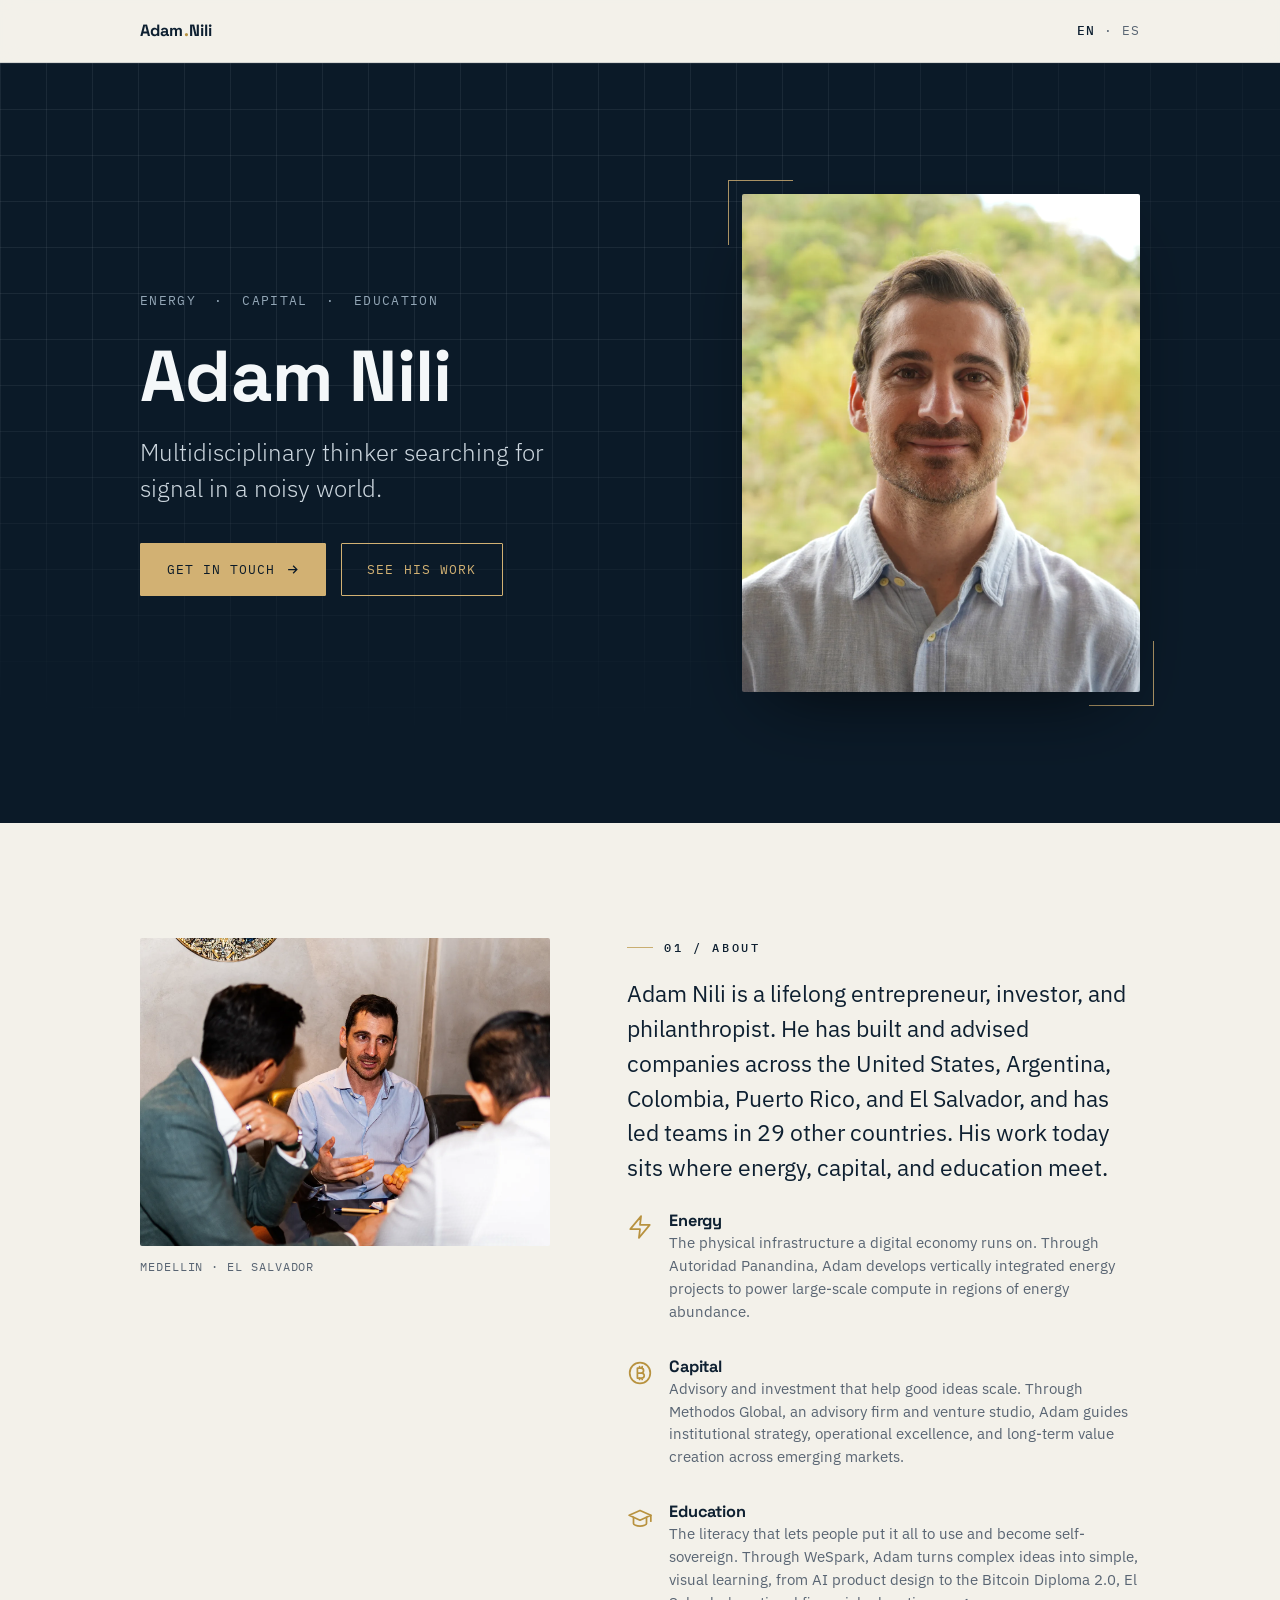
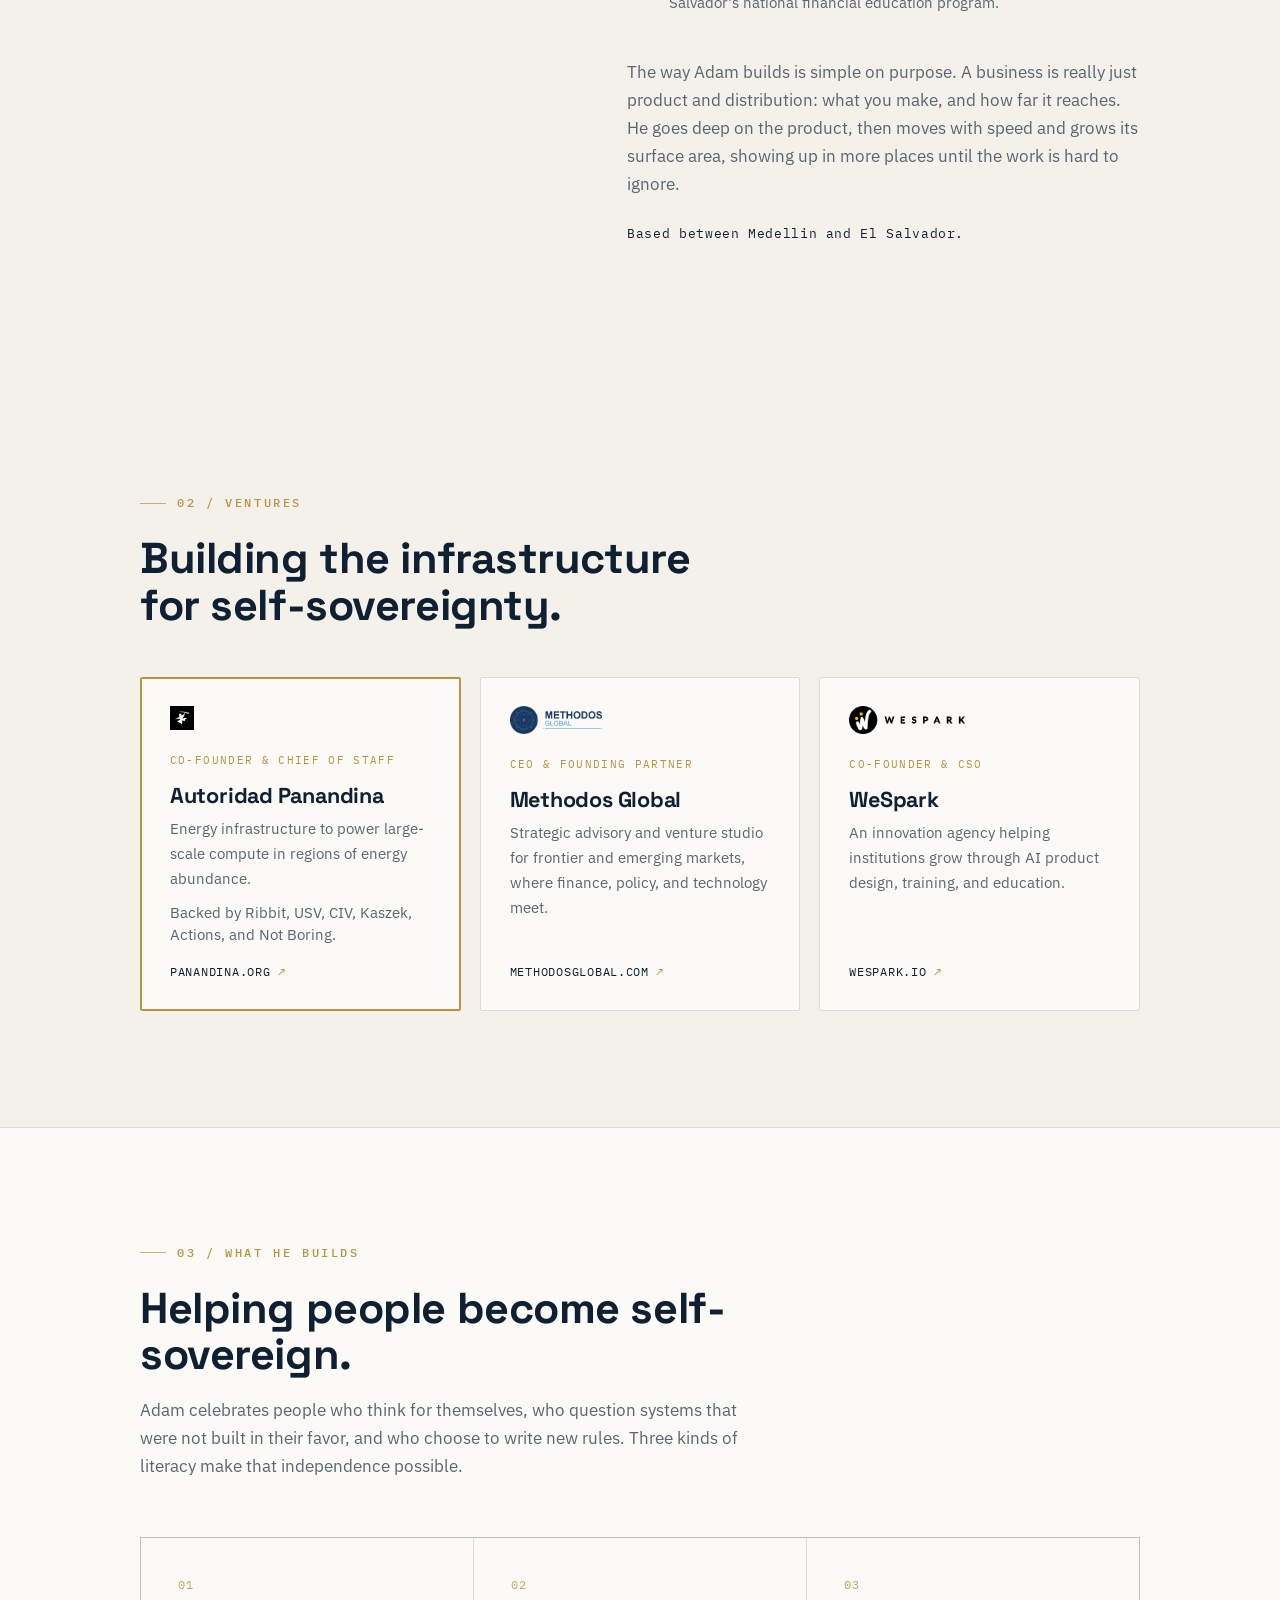
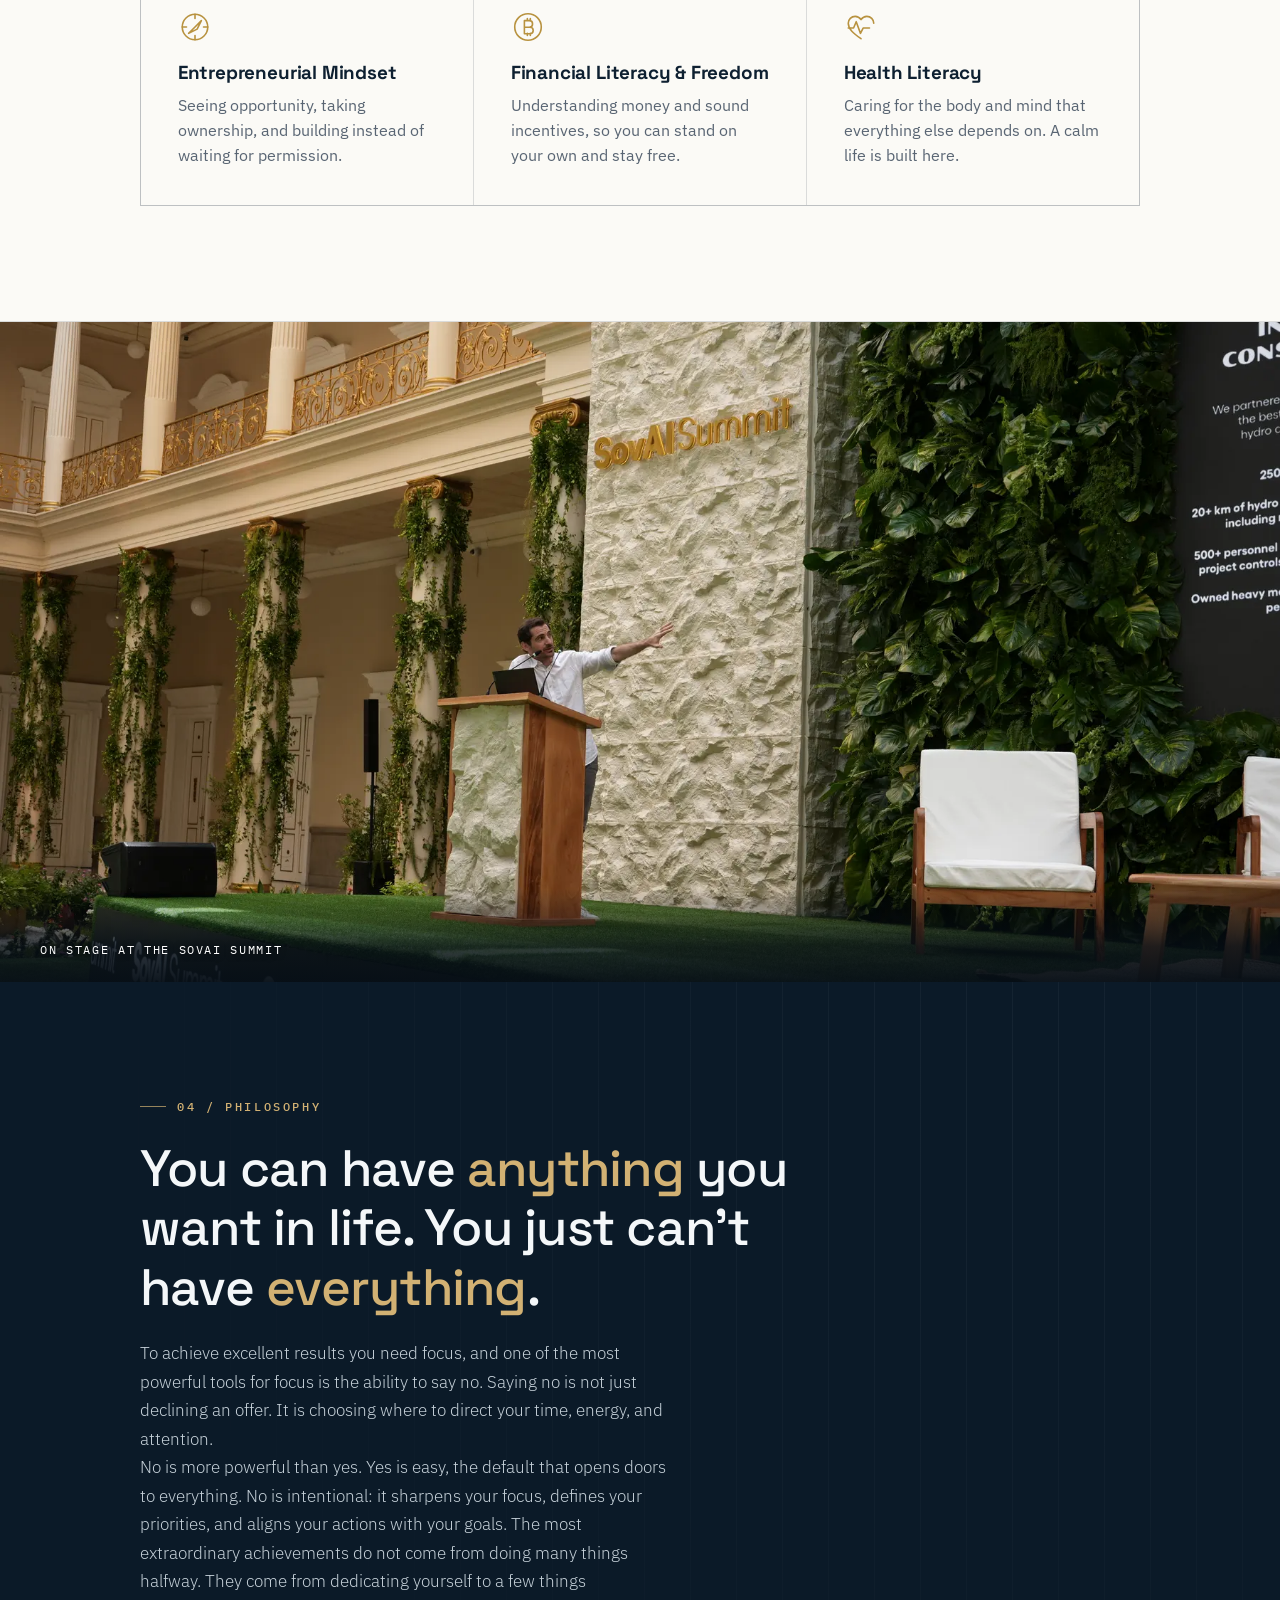
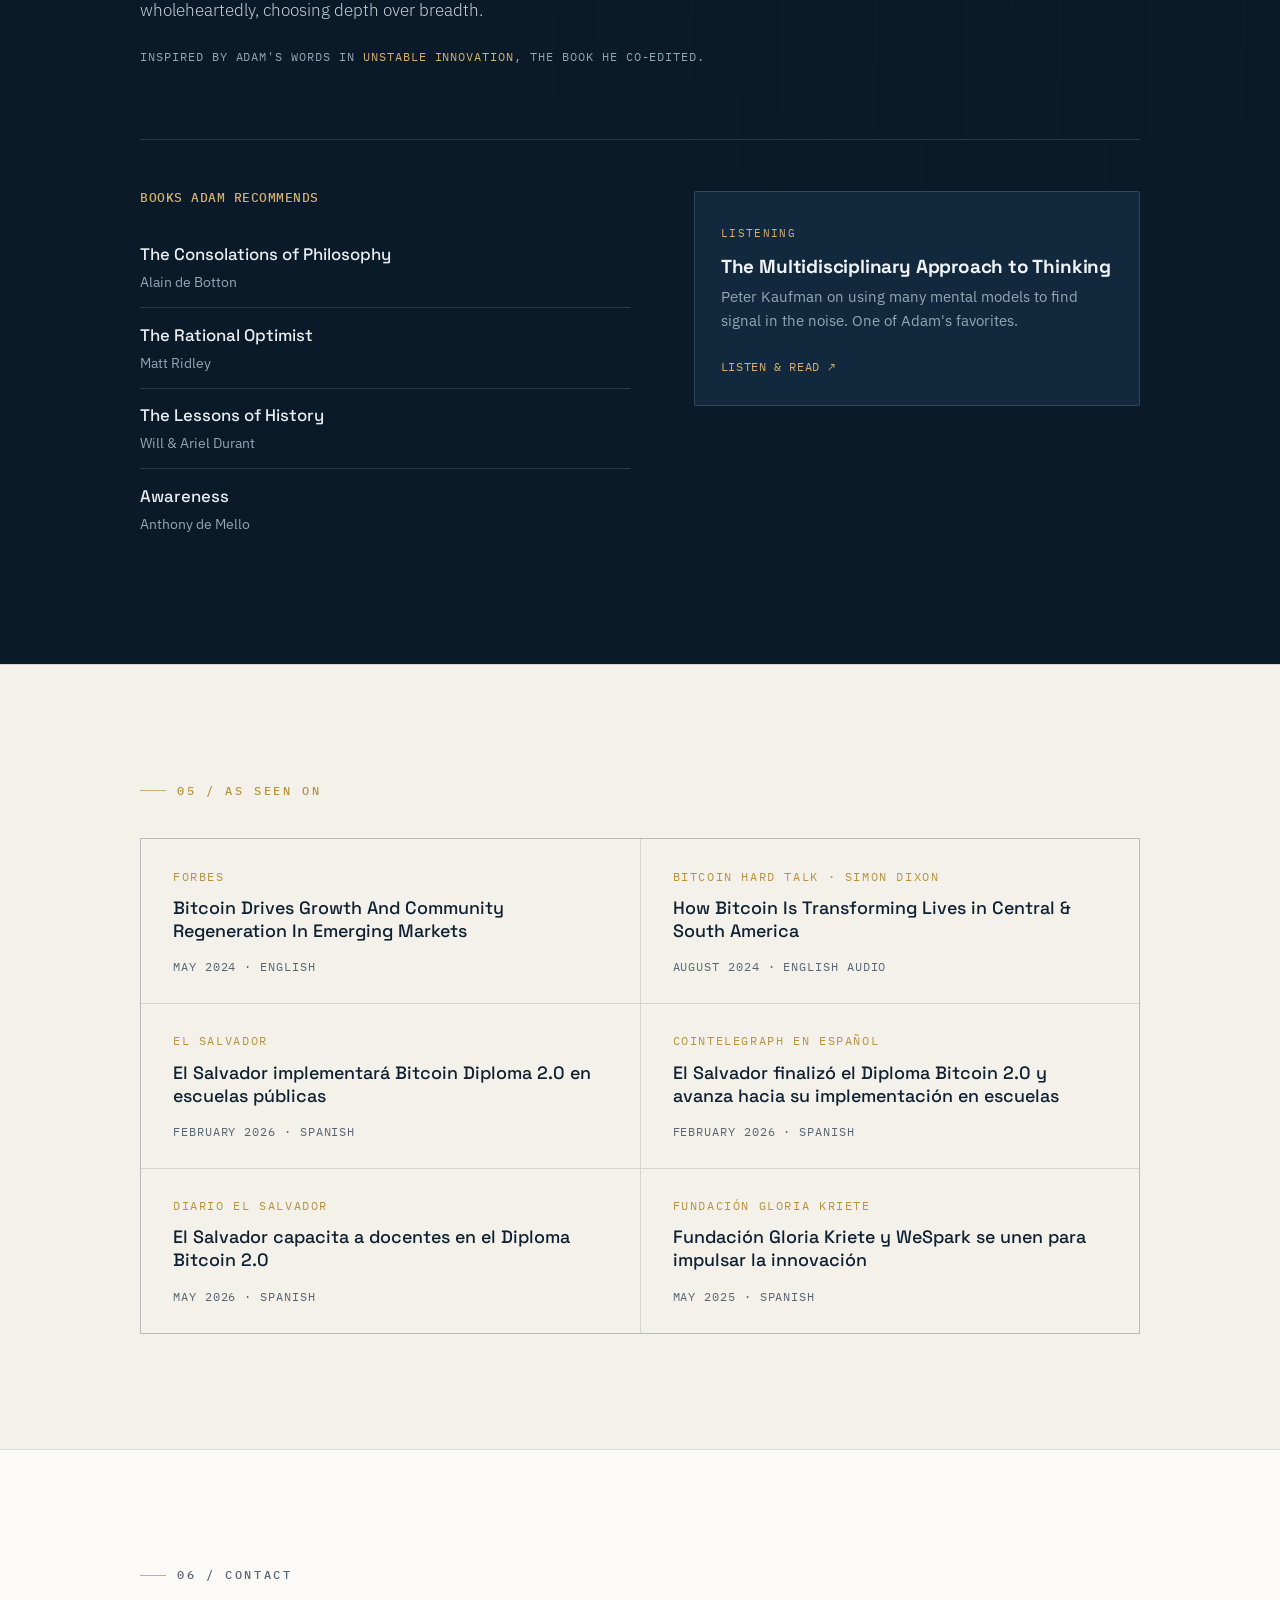
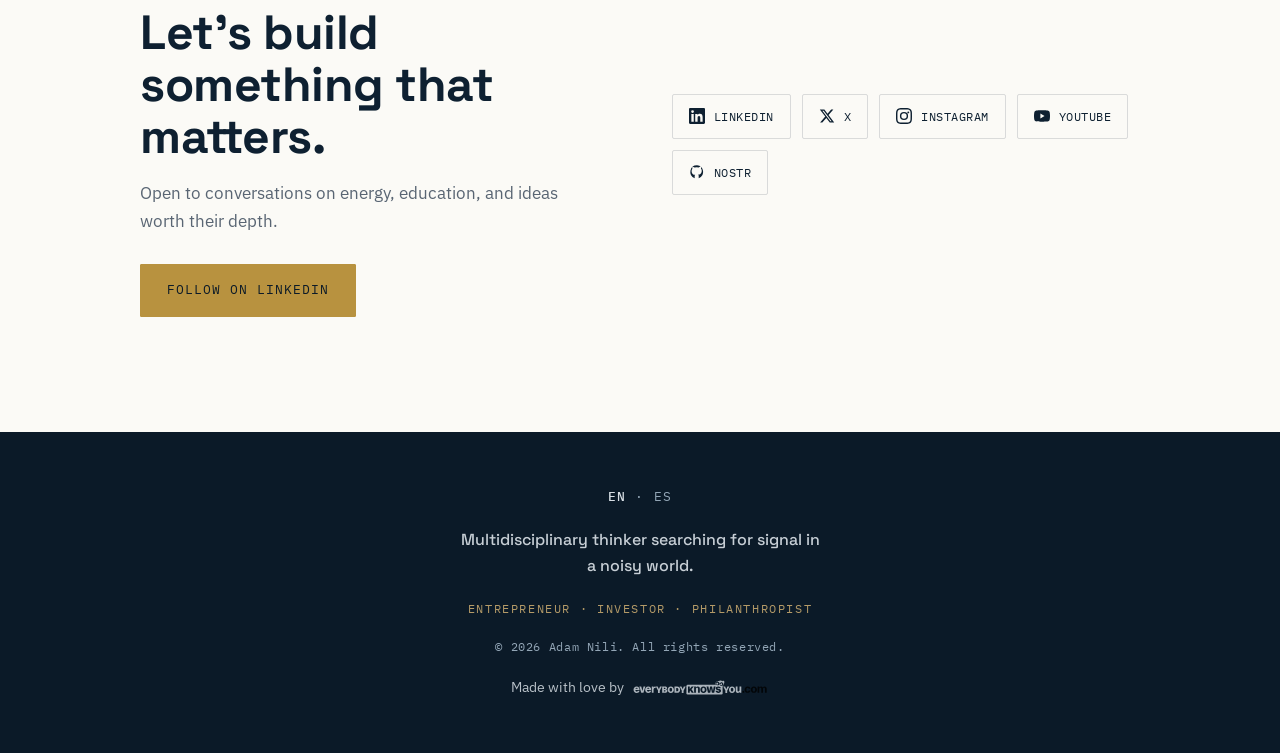
==== commit 78e3a902: "Ventures: fix mobile to stack vertically (no horizontal overflow); gold frame + backers line on Auto" ====
--- a/index.html
+++ b/index.html
@@ -173,11 +173,12 @@
         <h2 style="font-size:clamp(1.9rem,4vw,2.7rem);max-width:20ch">Building the infrastructure for self-sovereignty.</h2>
       </div>
       <div class="venture-grid">
-        <a class="venture reveal" href="https://panandina.org" target="_blank" rel="noopener">
+        <a class="venture venture--lead reveal" href="https://panandina.org" target="_blank" rel="noopener">
           <img class="venture-logo venture-logo--sq" src="assets/images/logos/panandina.webp" alt="Autoridad Panandina logo" loading="lazy">
           <span class="venture-role">Co-founder &amp; Chief of Staff</span>
           <h3>Autoridad Panandina</h3>
           <p>Energy infrastructure to power large-scale compute in regions of energy abundance.</p>
+          <p class="venture-backers">Backed by Ribbit, USV, CIV, Kaszek, Actions, and Not Boring.</p>
           <span class="venture-link">panandina.org</span>
         </a>
         <a class="venture reveal" href="https://methodosglobal.com" target="_blank" rel="noopener">
--- a/assets/css/styles.css
+++ b/assets/css/styles.css
@@ -224,4 +224,25 @@
   .about-grid{grid-template-columns:1fr}
   .about-figure{max-width:440px}
   .pillar-grid{grid-template-columns:1fr}
-  .venture-grid{grid-t+  .venture-grid{grid-template-columns:1fr}
+  .influences{grid-template-columns:1fr;text-align:center}
+  .booklist a{align-items:center}
+  .podcard{text-align:center}
+  .contact-grid{grid-template-columns:1fr}
+  .press-grid{grid-template-columns:1fr}
+}
+@media (max-width:560px){
+  body{font-size:16px}
+  .hero-figure{max-width:100%}
+}
+@media (prefers-reduced-motion:reduce){
+  .reveal{opacity:1;transform:none;animation:none}
+  html{scroll-behavior:auto}
+}
+
+/* Lead venture: Autoridad Panandina highlighted as the current main focus */
+.venture--lead{border-color:var(--gold);box-shadow:0 0 0 1px var(--gold) inset}
+.venture--lead:hover{box-shadow:0 22px 40px -28px rgba(14,32,49,.5),0 0 0 1px var(--gold) inset}
+.venture--lead p{flex:0 0 auto}
+.venture--lead .venture-link{margin-top:auto;padding-top:1rem}
+.venture-backers{font-family:var(--font-body);font-size:.8rem;line-height:1.45;color:var(--muted);margin-top:.6rem}
